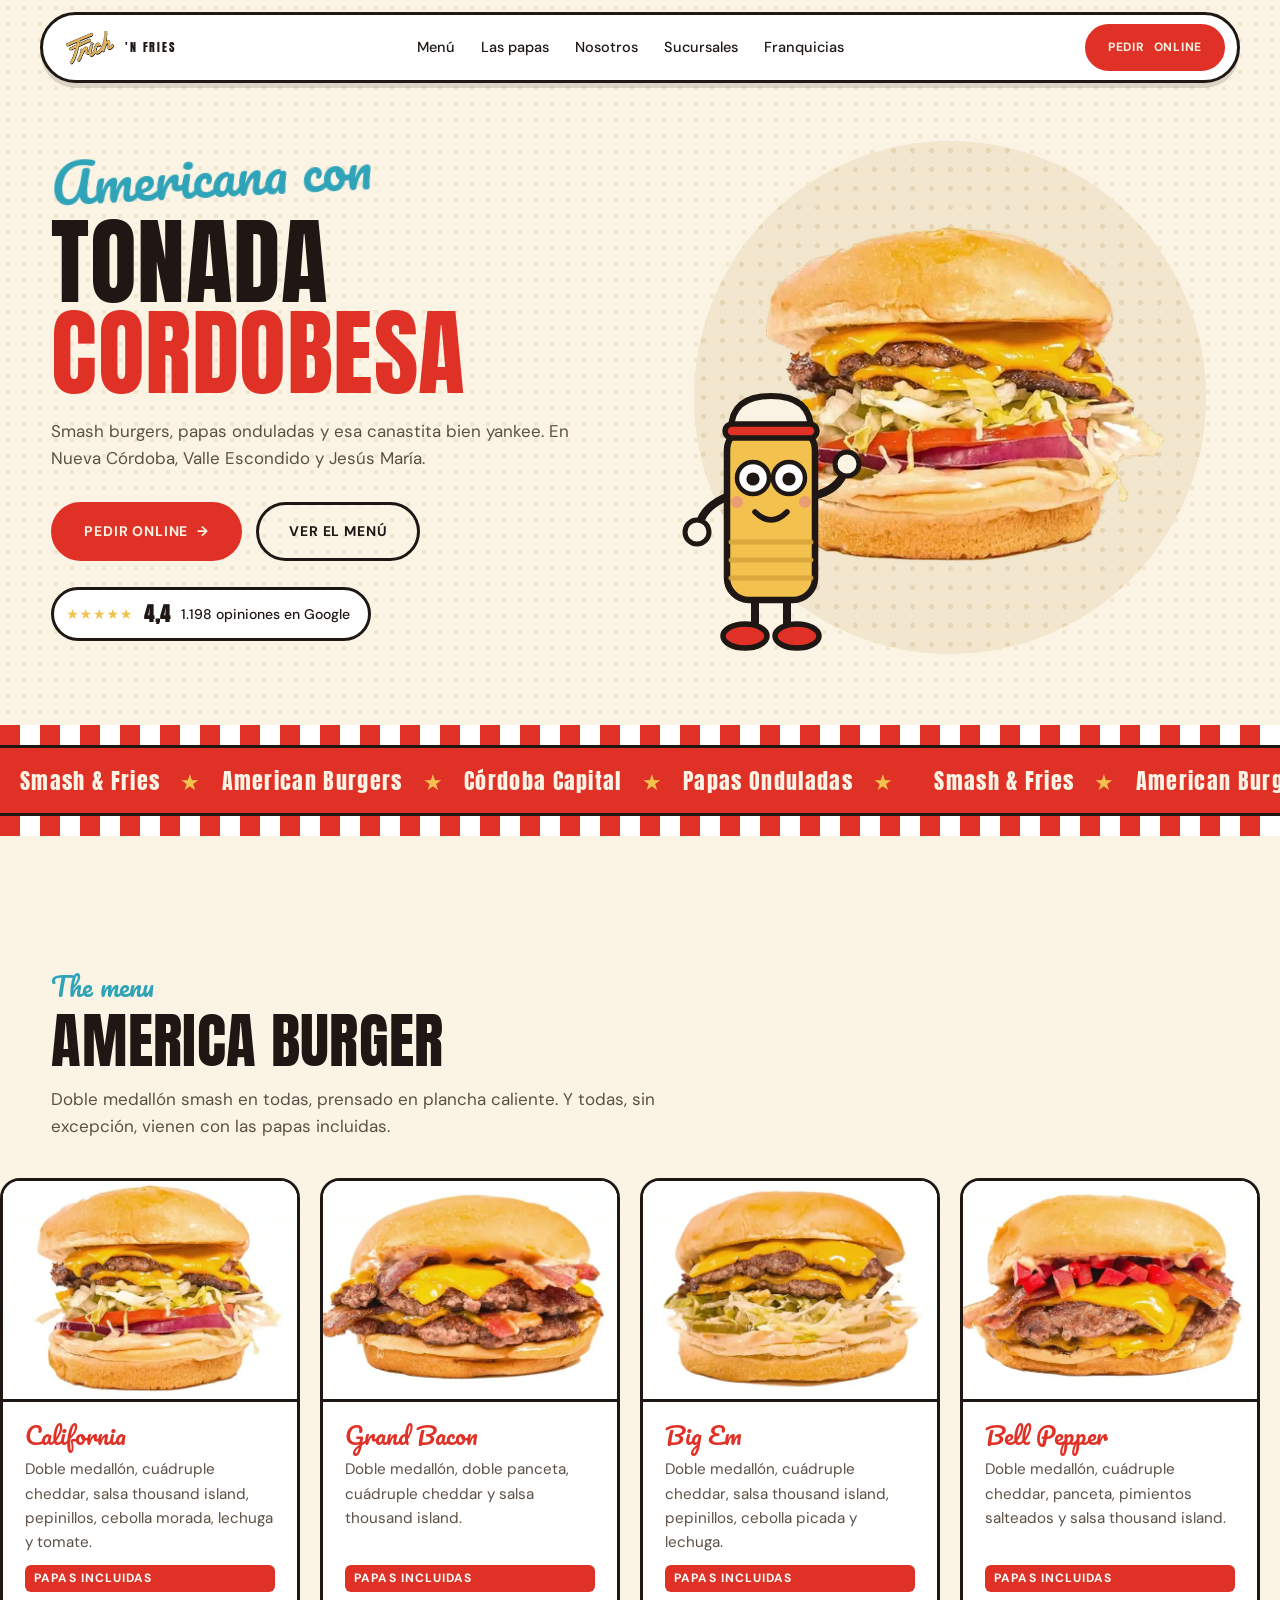
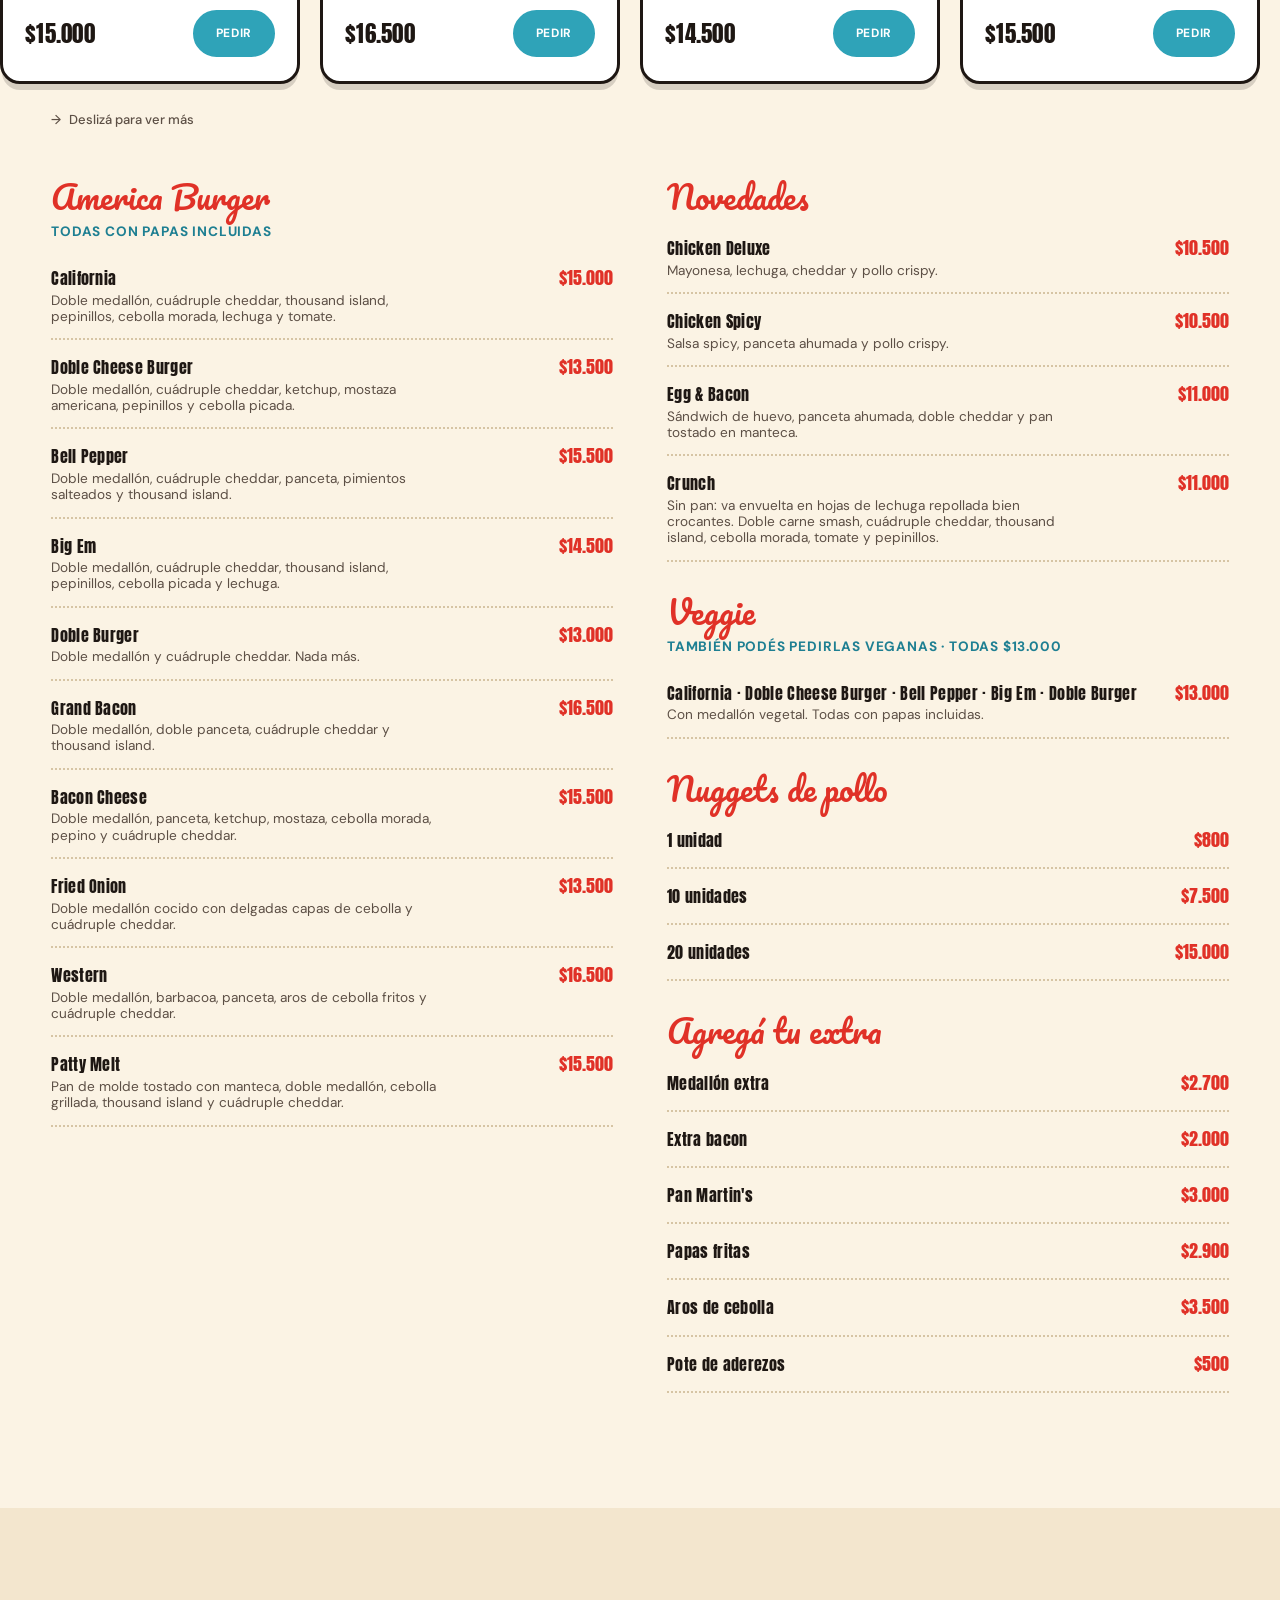
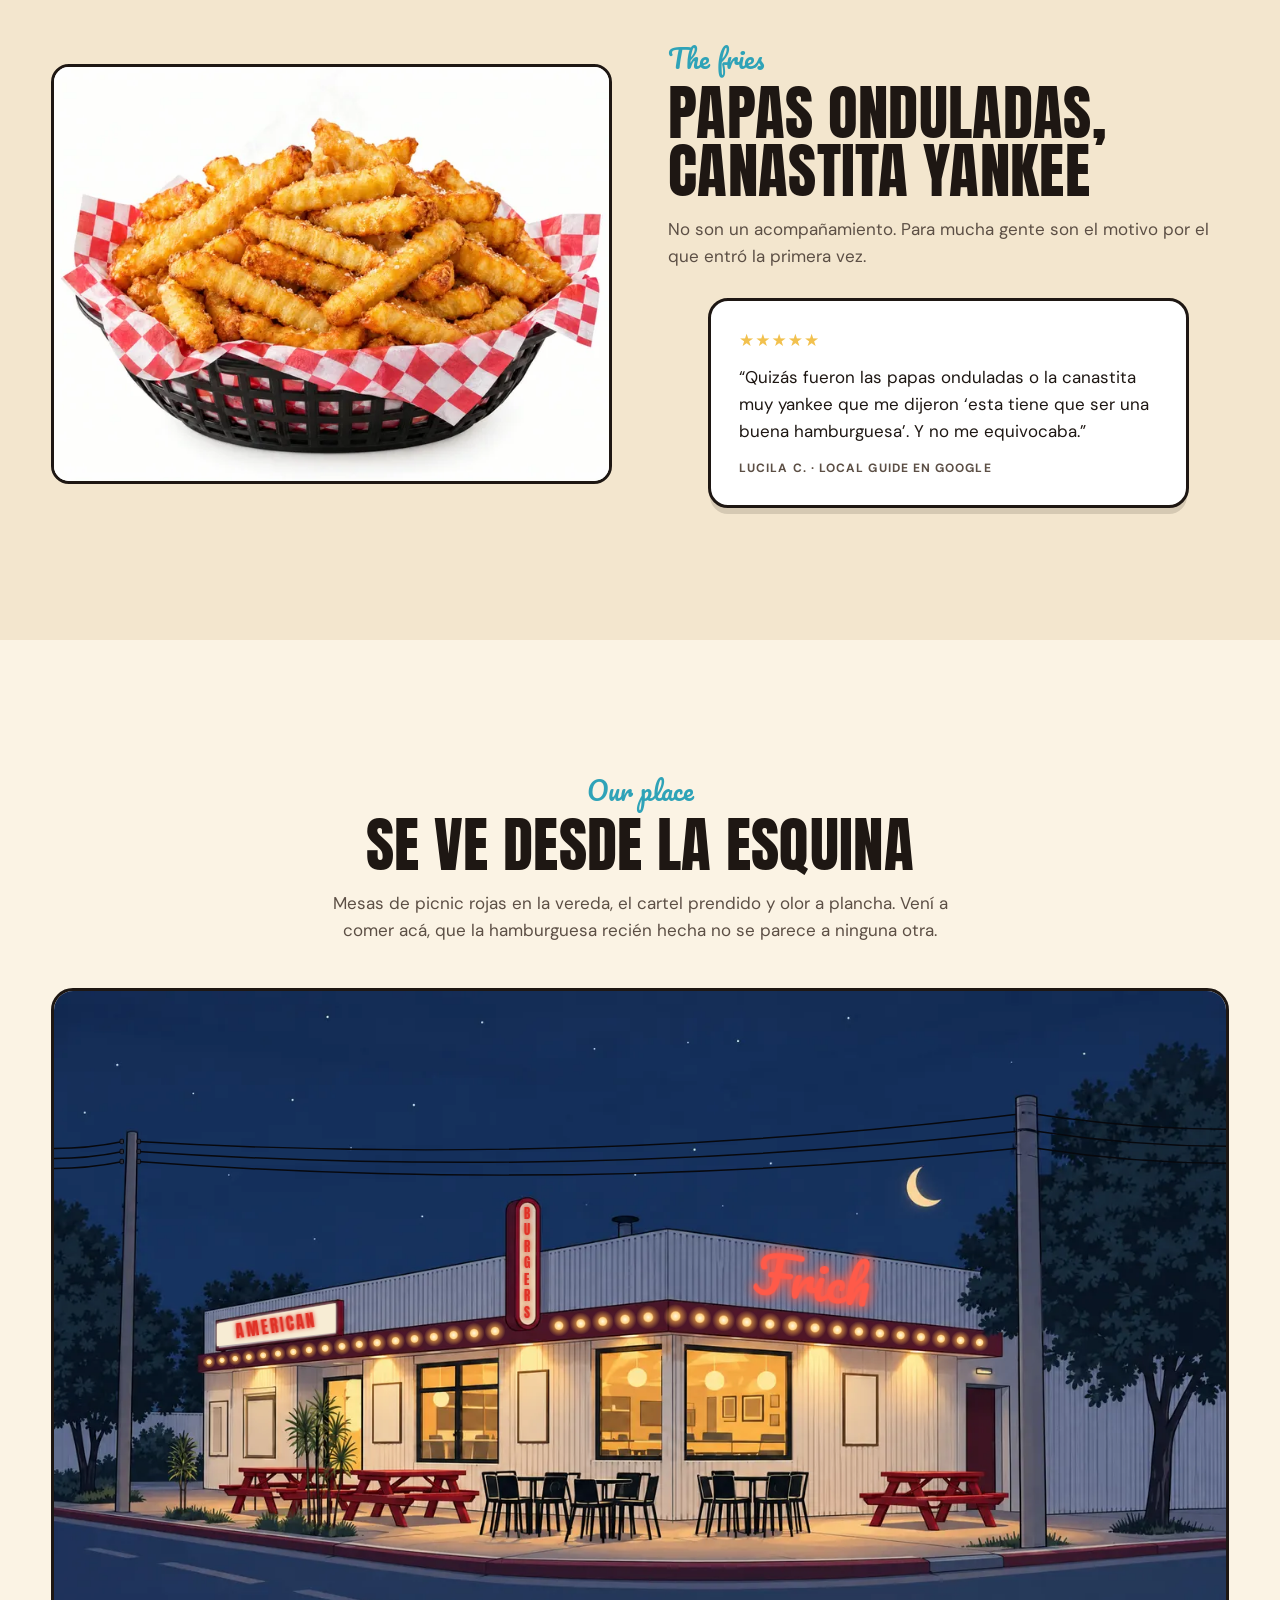
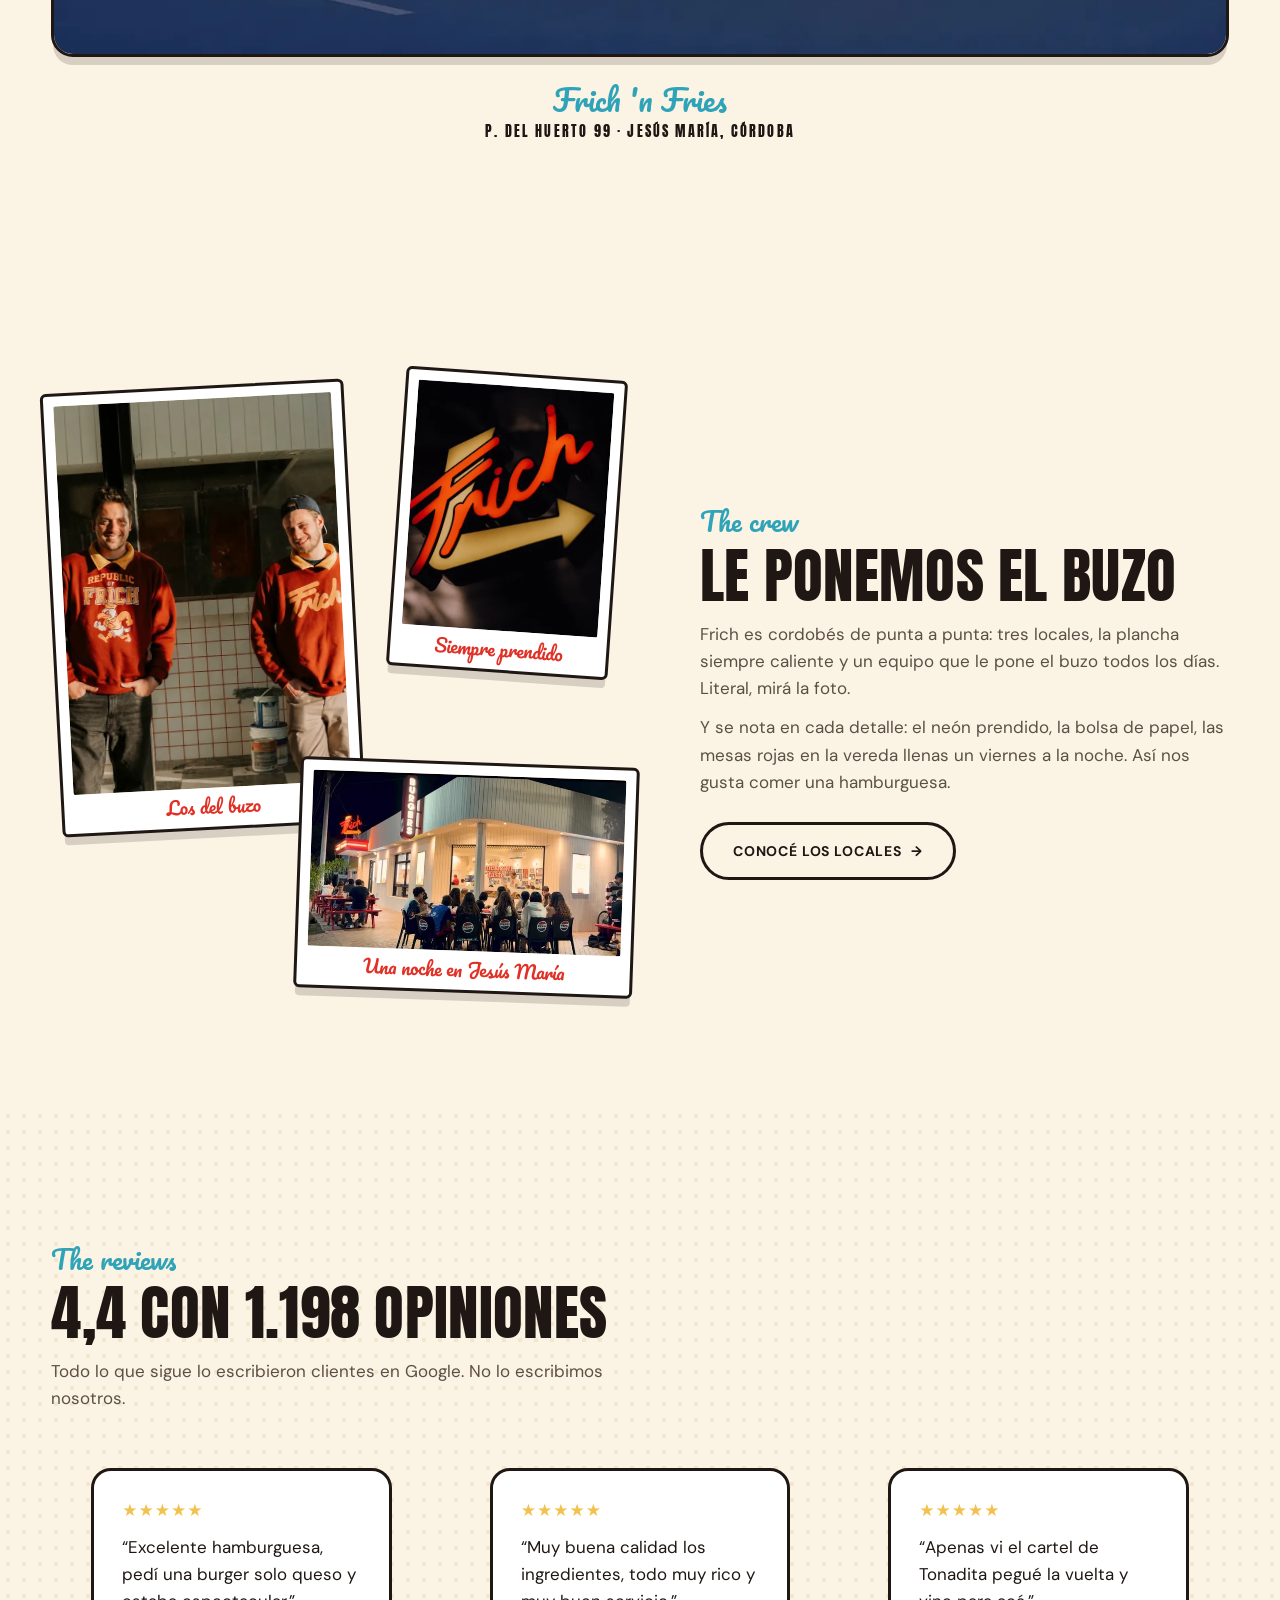
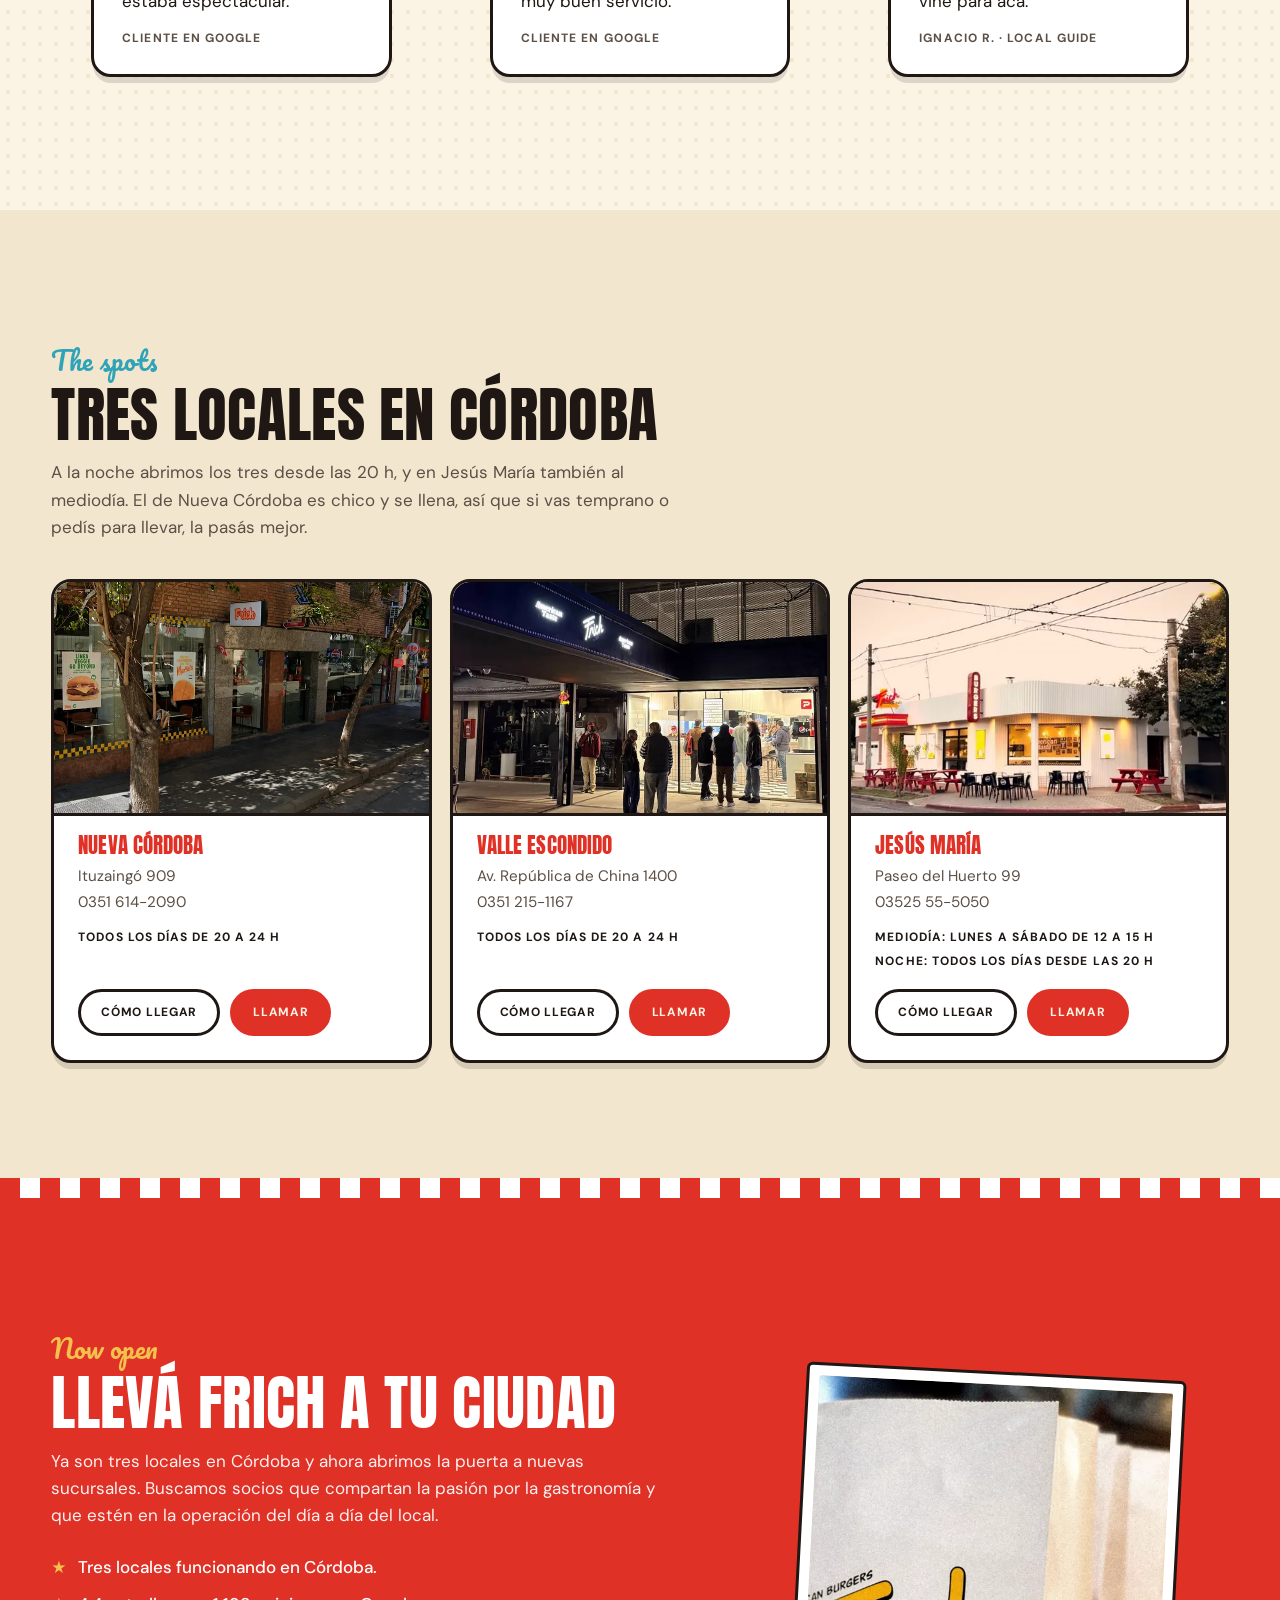
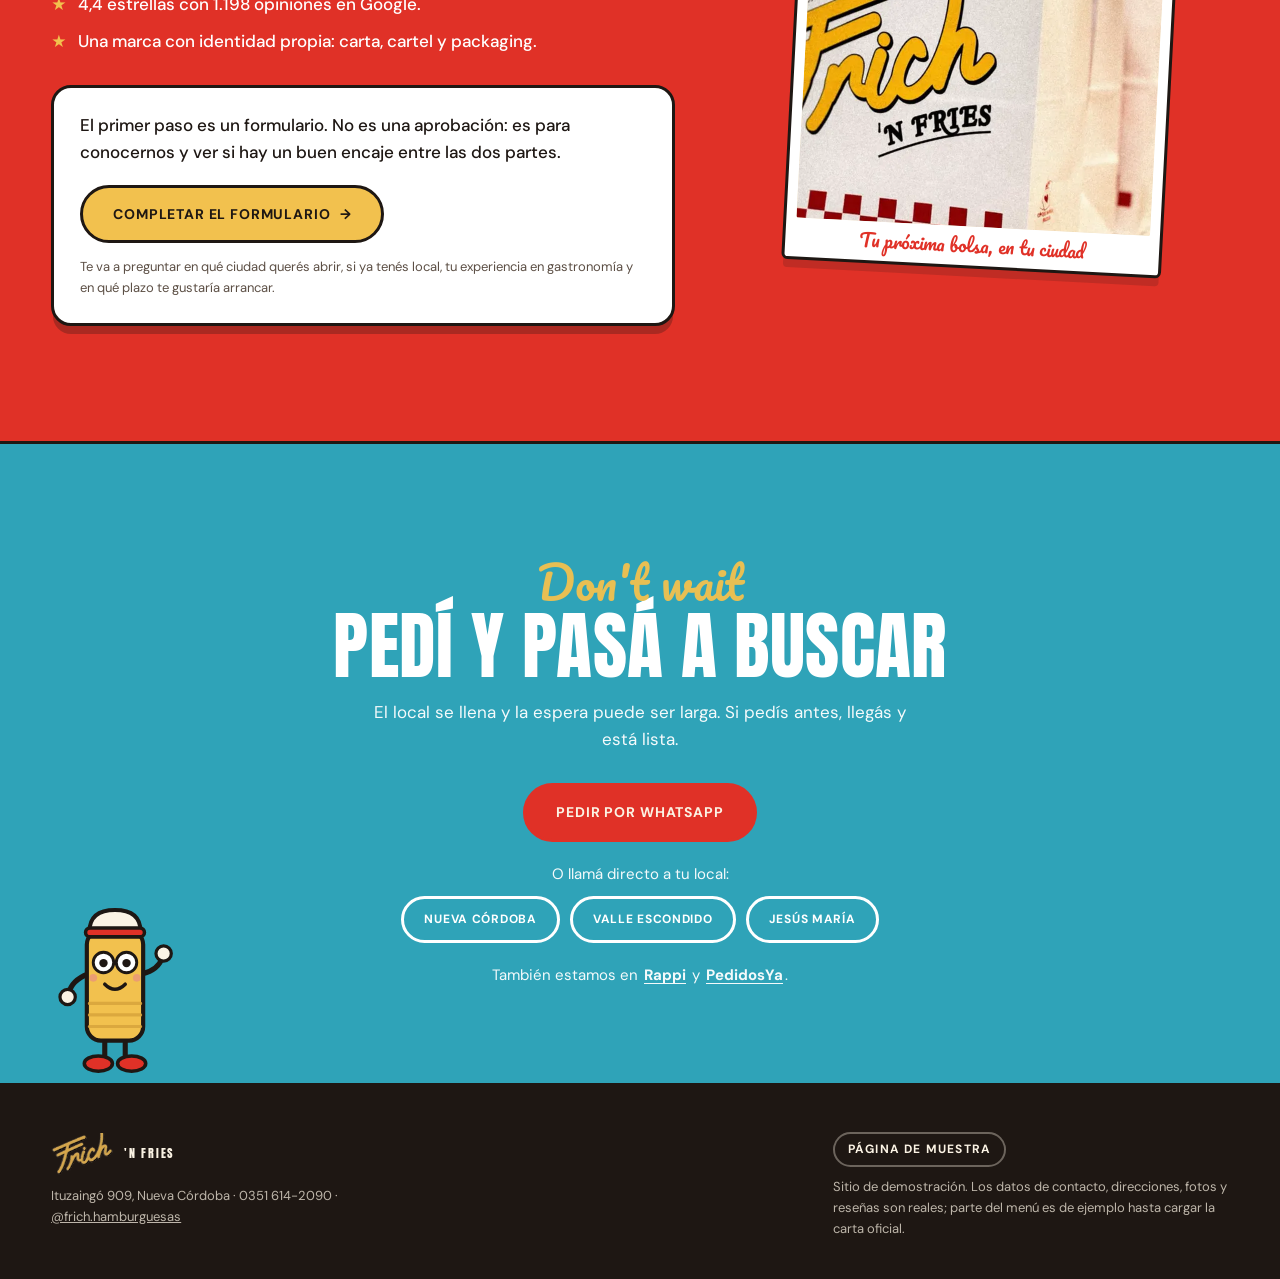
==== index.html @ 9c56ebfe "Sitio de Frich 'n Fries: primera versión para deploy Sitio estático (index.html + assets en WebP) li" ====
<!doctype html>
<html lang="es">
<head>
<meta charset="utf-8">
<meta name="viewport" content="width=device-width, initial-scale=1">
<title>Frich 'n Fries · Hamburguesas americanas en Córdoba</title>
<meta name="description" content="Smash burgers, papas onduladas y canastita bien yankee. Nueva Córdoba, Valle Escondido y Jesús María. 4,4 estrellas con 1.198 opiniones en Google.">
<meta name="theme-color" content="#E03127">
<!-- version de muestra: que Google no la indexe hasta que Frich la apruebe (borrar esta linea al publicarla oficialmente) -->
<meta name="robots" content="noindex, nofollow">
<link rel="icon" href="data:image/svg+xml,%3Csvg xmlns='http://www.w3.org/2000/svg' viewBox='0 0 32 32'%3E%3Ccircle cx='16' cy='16' r='15' fill='%23E03127'/%3E%3Cpath d='M7 18h18M7 18a9 6 0 0 1 18 0M9 22h14' stroke='%23FBF3E4' stroke-width='2.4' fill='none' stroke-linecap='round'/%3E%3C/svg%3E">
<link rel="preload" as="image" href="assets/hero-600.webp" imagesrcset="assets/hero-600.webp 600w, assets/hero-960.webp 960w" imagesizes="(min-width:980px) 480px, 80vw" fetchpriority="high">
<link rel="preconnect" href="https://fonts.googleapis.com">
<link rel="preconnect" href="https://fonts.gstatic.com" crossorigin>
<link rel="stylesheet" href="https://fonts.googleapis.com/css2?family=Anton&family=Pacifico&family=DM+Sans:wght@400;500;700&display=swap">
<style>
:root{
  --cream:#FBF3E4;
  --cream-deep:#F3E6CE;
  --ink:#1E1713;
  --ink-soft:#5C4F45;
  --red:#E03127;
  --red-deep:#B8231B;
  --teal:#2FA3B8;
  --teal-deep:#1E7F92;
  --mustard:#F2C14E;
  --display:'Anton',Impact,sans-serif;
  --script:'Pacifico',cursive;
  --body:'DM Sans',system-ui,sans-serif;
  --ease:cubic-bezier(.2,.7,.2,1);
}
*{box-sizing:border-box}
html,body{overflow-x:hidden;overflow-x:clip}
html{scroll-behavior:smooth}
body{margin:0;background:var(--cream);color:var(--ink);font-family:var(--body);
  font-size:17px;line-height:1.6;-webkit-font-smoothing:antialiased}
h1,h2,h3{margin:0;font-family:var(--display);font-weight:400;line-height:.95;
  letter-spacing:.005em;text-transform:uppercase;text-wrap:balance}
p{margin:0}
a{color:inherit}
::selection{background:var(--red);color:var(--cream)}
:focus-visible{outline:3px solid var(--teal);outline-offset:3px;border-radius:6px}
.skip{position:absolute;left:-9999px;background:var(--red);color:var(--cream);padding:10px 16px;z-index:200}
.skip:focus{left:0;top:0}
.wrap{width:min(1200px,92vw);margin-inline:auto}
.script{font-family:var(--script);text-transform:none;letter-spacing:0;line-height:1.1}

/* lunares y damero, el patron del genero */
.dots{background-image:radial-gradient(var(--cream-deep) 2.2px,transparent 2.3px);
  background-size:16px 16px}
/* damero rojo y blanco, el patron que ellos ya usan en sus piezas */
.checker{height:20px;background:
  repeating-linear-gradient(90deg,var(--red) 0 20px,#fff 20px 40px),
  repeating-linear-gradient(90deg,#fff 0 20px,var(--red) 20px 40px);
  background-size:40px 20px;background-position:0 0,0 10px;background-repeat:repeat-x}

/* ---------- boton ---------- */
.btn{display:inline-flex;align-items:center;justify-content:center;gap:9px;
  font-family:var(--body);font-weight:700;font-size:14px;letter-spacing:.06em;text-transform:uppercase;
  padding:15px 30px;border-radius:999px;text-decoration:none;cursor:pointer;border:3px solid var(--red);
  background:var(--red);color:var(--cream);
  transition:transform .25s var(--ease),box-shadow .25s var(--ease),background .2s}
.btn:hover{background:var(--red-deep);border-color:var(--red-deep);
  transform:translateY(-2px);box-shadow:0 10px 0 -2px rgba(30,23,19,.18)}
.btn .ar{transition:transform .25s var(--ease)}
.btn:hover .ar{transform:translateX(4px)}
.btn.ghost{background:transparent;color:var(--ink);border-color:var(--ink)}
.btn.ghost:hover{background:var(--ink);color:var(--cream);border-color:var(--ink)}
.btn.teal{background:var(--teal);border-color:var(--teal);color:#fff}
.btn.teal:hover{background:var(--teal-deep);border-color:var(--teal-deep)}
.btn.sm{padding:11px 20px;font-size:12px}
@media(pointer:coarse){.btn{min-height:46px}}

/* ---------- nav ---------- */
.nav{position:fixed;inset:12px 0 auto;z-index:70;padding:0 max(3vw,14px)}
.navin{display:flex;align-items:center;justify-content:space-between;gap:18px;
  background:#fff;border:3px solid var(--ink);border-radius:999px;padding:9px 12px 9px 22px;
  box-shadow:0 6px 0 -1px rgba(30,23,19,.14);max-width:1200px;margin-inline:auto}
.logo{display:flex;align-items:center;gap:9px;min-height:44px;min-width:44px;text-decoration:none;flex-shrink:0}
.logo .mark{width:34px;height:34px;border-radius:50%;background:var(--red);display:grid;place-items:center;flex-shrink:0}
.logo .mark svg{width:20px;height:20px}
/* logo al estilo del suyo: manuscrita roja con la bajada condensada */
.logo b{display:flex;align-items:center;gap:8px;font-weight:400}
.logo .logoimg{height:34px;width:auto;display:block;flex-shrink:0}
footer.site .logo .logoimg{height:42px}
@media(max-width:600px){.logo .logoimg{height:28px}}
.logo .scr{font-family:var(--script);font-size:25px;color:var(--red);line-height:1;padding-bottom:2px}
.logo i{font-family:var(--display);font-style:normal;font-size:12px;letter-spacing:.15em;color:var(--ink)}
footer.site .logo .scr{color:#fff}
footer.site .logo i{color:var(--cream)}
.navlinks{display:none;gap:26px;font-size:14.5px;font-weight:500}
.navlinks a{text-decoration:none;position:relative;padding:4px 0}
.navlinks a::after{content:"";position:absolute;left:0;right:0;bottom:0;height:3px;
  background:var(--red);border-radius:3px;transform:scaleX(0);transition:transform .28s var(--ease)}
.navlinks a:hover::after{transform:scaleX(1)}
@media(min-width:960px){.navlinks{display:flex}}

/* ---------- hero ---------- */
.hero{padding:130px 0 60px;position:relative;overflow:hidden}
.heroin{display:grid;gap:34px;grid-template-columns:1fr;align-items:center}
@media(min-width:980px){.heroin{grid-template-columns:1.02fr .98fr;gap:40px;padding-block:24px}}
.hero .script{color:var(--teal);font-size:clamp(1.9rem,4.6vw,3.4rem);transform:rotate(-3deg);
  transform-origin:left center;margin-bottom:2px}
.hero h1{font-size:clamp(2.7rem,8.4vw,6rem);max-width:11ch}
.hero h1 em{font-style:normal;color:var(--red);display:block}
.hero .lede{margin-top:20px;max-width:44ch;color:var(--ink-soft);font-size:1.06rem}
.hero .cta{margin-top:30px;display:flex;gap:14px;flex-wrap:wrap}
.stars{margin-top:26px;display:inline-flex;align-items:center;gap:11px;background:#fff;
  border:3px solid var(--ink);border-radius:999px;padding:8px 18px 8px 12px;font-size:14px;font-weight:500}
.stars b{font-family:var(--display);font-size:20px;letter-spacing:.02em}
.stars .s{color:var(--mustard);letter-spacing:.06em}

/* soporte de foto del hero */
.heroart{position:relative;display:grid;place-items:center;min-height:320px}
.heroart .disc{position:absolute;width:min(92%,520px);aspect-ratio:1;border-radius:50%;
  background:var(--cream-deep);background-image:radial-gradient(#e6d4b4 2.6px,transparent 2.7px);
  background-size:19px 19px}
.heroart .ph{position:relative;width:min(88%,480px);aspect-ratio:1}

/* espacio reservado de foto, se ve intencional hasta que llegue la real */
.ph{display:grid;place-items:center;border-radius:18px;overflow:hidden;
  background:var(--cream-deep);border:3px dashed #d9c39a;color:#a8906a}
.ph.round{border-radius:50%}
.ph span{font-family:var(--display);font-size:13px;letter-spacing:.14em;text-align:center;padding:10px}
.ph img{width:100%;height:100%;object-fit:contain;display:block}
.ph.has{border-style:solid;border-color:var(--ink);background:#fff}
.heroart .ph.has{border:none;background:none}

/* nombre en manuscrita roja, como en sus propias piezas */
.card h3{font-family:var(--script);font-size:1.75rem;color:var(--red);
  text-transform:none;letter-spacing:0;line-height:1.15}
.price{font-family:var(--display);font-size:1.45rem;letter-spacing:.01em}
.incl{display:inline-block;font-size:12px;font-weight:700;letter-spacing:.09em;
  text-transform:uppercase;background:var(--red);color:#fff;border-radius:6px;padding:4px 9px;margin-top:10px}

/* la carta completa */
.carta{display:grid;gap:40px;grid-template-columns:1fr;margin-top:50px}
@media(min-width:900px){.carta{grid-template-columns:1fr 1fr;gap:40px 54px}}
.cgroup h3{font-family:var(--script);color:var(--red);font-size:2rem;
  text-transform:none;letter-spacing:0;margin-bottom:10px}
.cgroup .note{font-size:.85rem;font-weight:700;letter-spacing:.06em;text-transform:uppercase;
  color:var(--teal-deep);margin-bottom:8px}
.citem{display:flex;gap:16px;align-items:baseline;justify-content:space-between;
  padding:13px 0;border-bottom:2px dotted #d6c4a4}
.citem .n{font-family:var(--display);font-size:1.02rem;letter-spacing:.02em;line-height:1.2}
.citem .ing{display:block;font-family:var(--body);font-size:.85rem;font-weight:400;
  text-transform:none;letter-spacing:0;color:var(--ink-soft);margin-top:4px;max-width:44ch}
.citem .p{font-family:var(--display);font-size:1.1rem;color:var(--red);white-space:nowrap}

/* ---------- marquee ---------- */
.band{background:var(--red);color:var(--cream);padding:15px 0;overflow:hidden;
  border-block:3px solid var(--ink)}
.mq{display:flex;width:max-content;animation:mq 26s linear infinite}
.mq span{font-family:var(--display);font-size:22px;letter-spacing:.06em;padding-inline:20px;
  display:flex;align-items:center;gap:20px;white-space:nowrap}
.mq i{font-style:normal;color:var(--mustard)}
@keyframes mq{to{transform:translateX(-50%)}}

/* ---------- secciones ---------- */
section.blk{padding:clamp(64px,9vw,118px) 0}
.head{max-width:56ch}
.head .kick{font-family:var(--script);color:var(--teal);font-size:1.6rem;margin-bottom:4px}
.head h2{font-size:clamp(2rem,5.4vw,3.8rem)}
.head p{margin-top:16px;color:var(--ink-soft);max-width:52ch}

/* carrusel de hamburguesas */
.rail{display:flex;gap:20px;overflow-x:auto;scroll-snap-type:x mandatory;
  padding:38px 0 26px;margin-inline:calc((100vw - min(1200px,92vw))/-2);
  padding-inline:calc((100vw - min(1200px,92vw))/2);scrollbar-width:none}
.rail::-webkit-scrollbar{display:none}
.card{flex:0 0 min(300px,78vw);scroll-snap-align:start;background:#fff;
  border:3px solid var(--ink);border-radius:20px;overflow:hidden;
  box-shadow:0 8px 0 -2px rgba(30,23,19,.16);
  transition:transform .3s var(--ease),box-shadow .3s var(--ease);display:flex;flex-direction:column}
.card:hover{transform:translateY(-6px);box-shadow:0 16px 0 -3px rgba(30,23,19,.2)}
.card .ph{aspect-ratio:4/3;border-radius:0;border-width:0 0 3px;border-style:solid;border-color:var(--ink)}
.card .cbody{padding:20px 22px 24px;display:flex;flex-direction:column;flex:1}
.card h3{font-size:1.5rem}
.card .desc{margin-top:8px;color:var(--ink-soft);font-size:.95rem;flex:1}
.card .foot{margin-top:18px;display:flex;align-items:center;justify-content:space-between;gap:12px}
.tag{font-family:var(--body);font-weight:700;font-size:11px;letter-spacing:.1em;text-transform:uppercase;
  background:var(--mustard);border:2px solid var(--ink);border-radius:999px;padding:5px 12px}
.tag.new{background:var(--teal);color:#fff}
.railhint{font-size:13px;color:var(--ink-soft);font-weight:500;display:flex;align-items:center;gap:8px}

/* papas / split */
.split{display:grid;gap:34px;grid-template-columns:1fr;align-items:center}
@media(min-width:900px){.split{grid-template-columns:1fr 1fr;gap:56px}}
.split.rev>*:first-child{order:2}
@media(max-width:899px){.split.rev>*:first-child{order:0}}
.split .ph{aspect-ratio:4/3}

.quote{background:#fff;border:3px solid var(--ink);border-radius:20px;padding:26px 28px;
  box-shadow:0 8px 0 -2px rgba(30,23,19,.14)}
.quote p{font-size:1.06rem}
.quote footer{margin-top:14px;font-size:12px;font-weight:700;letter-spacing:.09em;
  text-transform:uppercase;color:var(--ink-soft)}
.quote .s{color:var(--mustard);letter-spacing:.06em;margin-bottom:10px}

.qgrid{display:grid;gap:18px;grid-template-columns:1fr;margin-top:38px}
@media(min-width:800px){.qgrid{grid-template-columns:repeat(3,1fr)}}

/* sucursales */
.shops{display:grid;gap:18px;grid-template-columns:1fr;margin-top:38px}
@media(min-width:800px){.shops{grid-template-columns:repeat(3,1fr)}}
.shop{background:#fff;border:3px solid var(--ink);border-radius:20px;padding:24px 26px;
  box-shadow:0 8px 0 -2px rgba(30,23,19,.14)}
.shop h3{font-size:1.3rem;color:var(--red)}
.shop .addr{margin-top:8px;color:var(--ink-soft);font-size:.95rem}
.shop .hrs{margin-top:14px;font-size:12px;font-weight:700;letter-spacing:.09em;text-transform:uppercase}

/* sucursales con foto real */
.shop{padding:0;overflow:hidden;display:flex;flex-direction:column}
.shop .foto{aspect-ratio:16/10;border-bottom:3px solid var(--ink);overflow:hidden;background:var(--cream-deep)}
.shop .foto img{width:100%;height:100%;object-fit:cover;display:block;transition:scale .6s var(--ease)}
@media(hover:hover){.shop:hover .foto img{scale:1.05}}
.shop .sb{padding:20px 24px 24px;display:flex;flex-direction:column;flex:1}
.shop .acts{margin-top:auto;padding-top:18px;display:flex;gap:10px;flex-wrap:wrap}
.shop .tel{margin-top:2px;color:var(--ink-soft);font-size:.95rem}
.shop .hrs+.hrs{margin-top:4px}

/* nosotros: fotos reales armadas como collage de polaroids */
.crew{display:grid;gap:44px;grid-template-columns:1fr;align-items:center}
@media(min-width:900px){.crew{grid-template-columns:1.05fr .95fr;gap:64px}}
.crew .head p+p{margin-top:12px}
.collage{position:relative}
.snap{background:#fff;border:3px solid var(--ink);border-radius:6px;padding:10px 10px 0;margin:0;
  box-shadow:0 10px 0 -2px rgba(30,23,19,.16);transition:rotate .5s var(--ease),scale .5s var(--ease)}
.snap .ph-in{overflow:hidden;background:var(--cream-deep);border-radius:2px}
.snap img{display:block;width:100%;height:100%;object-fit:cover}
.snap figcaption{font-family:var(--script);color:var(--red);font-size:1.15rem;line-height:1.2;
  text-align:center;padding:7px 4px 10px}
.snap.eq .ph-in{aspect-ratio:5/7}
.snap.ne .ph-in{aspect-ratio:4/5}
.snap.am .ph-in{aspect-ratio:16/9}
@media(min-width:900px){
  .collage{aspect-ratio:1/1.06}
  .collage .snap{position:absolute}
  .snap.eq{left:0;top:2%;width:52%;rotate:-3deg;z-index:2}
  .snap.ne{right:3%;top:0;width:38%;rotate:4deg;z-index:1}
  .snap.am{right:0;bottom:0;width:58%;rotate:2deg;z-index:3}
}
@media(max-width:899px){
  .collage{display:grid;gap:22px;justify-items:center}
  .snap.eq{width:min(78%,360px);rotate:-2deg}
  .snap.am{width:100%;rotate:1.5deg}
  .snap.ne{display:none}
}
@media(hover:hover){.collage .snap:hover{rotate:0deg;scale:1.03;z-index:5}}

/* franquicias */
.franq{background:var(--red);color:#fff}
.franq .head .kick{color:var(--mustard)}
.franq .head p{color:rgba(255,255,255,.93)}
.fwrap{display:grid;gap:48px;grid-template-columns:1fr;align-items:center}
@media(min-width:900px){.fwrap{grid-template-columns:1.12fr .88fr;gap:64px}}
.facts{list-style:none;padding:0;margin:24px 0 0;display:grid;gap:10px;font-weight:500}
.facts li{display:flex;gap:12px;align-items:baseline}
.facts li::before{content:"\2605";color:var(--mustard);flex-shrink:0}
.fcta{margin-top:30px;background:#fff;color:var(--ink);border:3px solid var(--ink);border-radius:20px;
  padding:24px 26px;box-shadow:0 10px 0 -2px rgba(30,23,19,.28)}
.fcta .fnote{font-weight:500}
.fcta .btn{margin-top:18px}
.fcta .fine{margin-top:14px;font-size:13px;color:var(--ink-soft)}
.btn.mustard{background:var(--mustard);border-color:var(--ink);color:var(--ink)}
.btn.mustard:hover{background:#F6CF6A;border-color:var(--ink)}
.franq .snap.pk{width:min(100%,380px);margin-inline:auto;rotate:3deg;color:var(--ink)}
.franq .snap.pk .ph-in{aspect-ratio:4/5}
@media(max-width:899px){.franq .snap.pk{width:min(80%,320px);order:-1}}

/* cta final */
.final{background:var(--teal);border-block:3px solid var(--ink);color:#fff;position:relative;overflow:hidden}
.final .inner{padding:clamp(56px,8vw,96px) 0;text-align:center;position:relative;z-index:2}
.final .script{color:var(--mustard);font-size:clamp(1.7rem,4vw,2.8rem)}
.final h2{font-size:clamp(2.2rem,6.6vw,4.6rem);margin-top:4px}
.final p{margin:18px auto 0;max-width:46ch;opacity:.95}
.final .cta{margin-top:30px;display:flex;gap:14px;justify-content:center;flex-wrap:wrap}
.final .btn.ghost{color:#fff;border-color:#fff}
.final .btn.ghost:hover{background:#fff;color:var(--teal-deep)}
.final .apps{margin-top:20px;font-size:15px}
.final .locs{margin-top:10px;display:flex;gap:10px;justify-content:center;flex-wrap:wrap}
.final .apps a{color:#fff;font-weight:700;text-underline-offset:3px;display:inline-block;padding:12px 4px;margin:-12px -2px}

footer.site{background:var(--ink);color:var(--cream);padding:46px 0 40px}
footer.site .fx{display:flex;flex-wrap:wrap;gap:20px;justify-content:space-between;align-items:flex-start}
footer.site a{color:var(--cream)}
footer.site .small a{display:inline-block;padding:13px 0;margin:-13px 0}
footer.site .small{font-size:13px;opacity:.72;max-width:44ch;margin-top:10px}
.demo{display:inline-block;font-size:12px;font-weight:700;letter-spacing:.1em;text-transform:uppercase;
  border:2px solid rgba(251,243,228,.35);border-radius:999px;padding:6px 13px}

/* ---------- el local ilustrado con su neón encendido ---------- */
.storefront{position:relative;border:3px solid var(--ink);border-radius:22px;overflow:hidden;
  box-shadow:0 10px 0 -2px rgba(30,23,19,.16);background:var(--cream);margin-top:44px}
.storefront>img{width:100%;height:auto;display:block}
/* el SVG comparte viewBox con la imagen, asi el neon queda clavado en su sitio
   sea cual sea el tamano de pantalla */
.neonlayer{position:absolute;inset:0;width:100%;height:100%;pointer-events:none}
.neonlayer .nscript{font-family:var(--script);fill:#FF5A48;font-size:116px;text-anchor:middle;
  filter:url(#glowRed);animation:flick 6s infinite}
.neonlayer .vert{font-family:var(--display);fill:var(--red);font-size:30px;filter:url(#glowSoft);
  text-anchor:middle;letter-spacing:.04em}
.neonlayer .board{font-family:var(--display);fill:var(--red);font-size:38px;filter:url(#glowSoft);
  text-anchor:middle;letter-spacing:.13em}
.neonlayer .wire{fill:none;stroke:#07080D;stroke-width:3.4;stroke-linecap:round}
.neonlayer .ins{fill:#2A2D3A;stroke:#07080D;stroke-width:2}
.neonlayer .tw{fill:url(#gStar);opacity:0;animation:tw 4.6s ease-in-out infinite}
@keyframes tw{0%,100%{opacity:0}50%{opacity:.9}}
.neonlayer .fugaz{opacity:0}
.neonlayer .lit{fill:#F7ECD4;filter:url(#glowSoft)}
.neonlayer .bulb{fill:url(#gBulb);animation:bulb 1.5s infinite}
@keyframes flick{0%,92%,100%{opacity:1}93%{opacity:.35}94%{opacity:1}96%{opacity:.55}97%{opacity:1}}
@keyframes bulb{0%,100%{opacity:.5}16%{opacity:1}}
.sfcap{text-align:center;margin-top:24px}
.sfcap .s{display:block;font-family:var(--script);color:var(--teal);font-size:1.9rem;line-height:1.2}
.sfcap .a{display:block;font-family:var(--display);font-size:.85rem;letter-spacing:.16em;margin-top:4px}
@media(prefers-reduced-motion:reduce){
  .neonlayer .nscript,.neonlayer .bulb{animation:none;opacity:1}
}

/* ---------- Papón, la mascota ---------- */
/* capas: .paponwrap (posición y aparición) > .pp-rig (saltos, giro, inclinación) > svg (respiración) */
.paponwrap{position:relative;cursor:pointer;-webkit-tap-highlight-color:transparent}
.pp-rig{transform-origin:50% 100%;rotate:calc(var(--lean,0) * 1deg)}
.papon{display:block;width:100%;height:auto;overflow:visible;transform-origin:50% 100%;
  animation:bob 2.8s ease-in-out infinite}
@keyframes bob{0%,100%{transform:translateY(0) rotate(-1.2deg)}50%{transform:translateY(-3.5%) rotate(1.2deg)}}
.papon .eye{transform-box:fill-box;transform-origin:center;transition:transform .08s ease}
.papon.blink .eye{transform:scaleY(.08)}
.papon .pupil{transition:transform .14s ease-out}
.papon .pp-arm{transform-box:view-box;transform-origin:143px 150px}
.papon .pp-arml{transform-box:view-box;transform-origin:58px 150px;transition:transform .45s var(--ease)}
.papon .pp-cheek{opacity:.75;transform-box:fill-box;transform-origin:center;
  transition:opacity .3s ease,transform .3s var(--ease)}
.papon .pp-o{opacity:0}
/* gestos */
.paponwrap:hover .pp-arm,.paponwrap.wave .pp-arm{animation:wave .72s var(--ease) 2}
@keyframes wave{0%,100%{transform:rotate(0)}30%{transform:rotate(-28deg)}62%{transform:rotate(10deg)}}
.paponwrap.point .pp-arml{transform:rotate(62deg)}
.paponwrap.blush .pp-cheek{opacity:1;transform:scale(1.5)}
.paponwrap.hop .pp-rig{animation:hop .7s var(--ease)}
.paponwrap.spin .pp-rig{animation:spin .95s var(--ease)}
.paponwrap.walking .pp-rig{animation:step .34s ease-in-out infinite}
@keyframes hop{0%{transform:none}14%{transform:scale(1.12,.86)}42%{transform:translateY(-34%) scale(.94,1.08)}
  70%{transform:translateY(0) scale(1.1,.9)}84%{transform:scale(.97,1.03)}100%{transform:none}}
@keyframes spin{0%{transform:none}15%{transform:scale(1.1,.88)}50%{transform:translateY(-40%) rotate(180deg)}
  82%{transform:translateY(0) rotate(360deg) scale(1.08,.92)}100%{transform:rotate(360deg)}}
@keyframes step{0%,100%{transform:translateY(0) rotate(-3deg)}50%{transform:translateY(-7%) rotate(3deg)}}
/* cuando habla, la boca se abre y se cierra */
.paponwrap.talk .pp-smile{animation:yapA .32s steps(1) 6}
.paponwrap.talk .pp-o{animation:yapB .32s steps(1) 6}
@keyframes yapA{0%{opacity:1}50%{opacity:0}}
@keyframes yapB{0%{opacity:0}50%{opacity:1}}

/* globo de diálogo */
.paponwrap .bubble{position:absolute;left:50%;bottom:calc(100% + 2px);
  width:max-content;max-width:min(250px,64vw);white-space:normal;line-height:1.3;
  transform:translate(-50%,10px) scale(.88);transform-origin:50% 100%;
  background:#fff;border:3px solid var(--ink);border-radius:16px;padding:10px 15px;
  font-weight:700;font-size:14px;color:var(--ink);text-align:left;opacity:0;pointer-events:none;z-index:6;
  box-shadow:0 6px 0 -1px rgba(30,23,19,.16);
  transition:opacity .25s var(--ease),transform .25s var(--ease)}
.paponwrap .bubble::after{content:"";position:absolute;left:50%;top:100%;
  transform:translateX(-50%);border:9px solid transparent;border-top-color:var(--ink)}
.paponwrap.talk .bubble{opacity:1;transform:translate(-50%,0) scale(1)}
.paponwrap[data-bubble=left] .bubble{left:8%;transform:translate(0,10px) scale(.88);transform-origin:0 100%}
.paponwrap[data-bubble=left] .bubble::after{left:26px;transform:none}
.paponwrap[data-bubble=right] .bubble{left:auto;right:4%;transform:translate(0,10px) scale(.88);transform-origin:100% 100%}
.paponwrap[data-bubble=right] .bubble::after{left:auto;right:22px;transform:none}
.paponwrap.talk[data-bubble=left] .bubble,.paponwrap.talk[data-bubble=right] .bubble{transform:none}

/* escena 1: el hero */
.heroart .paponwrap{position:absolute;left:0;bottom:-6%;width:min(40%,200px);z-index:3}
/* el que acompaña en la esquina */
.floatp{position:fixed;right:18px;bottom:18px;left:auto;z-index:65;width:104px;
  opacity:0;transform:translateY(40px) scale(.85);pointer-events:none;
  transition:opacity .45s var(--ease),transform .5s cubic-bezier(.34,1.56,.64,1)}
.floatp.on{opacity:1;transform:none;pointer-events:auto}
.floatp .bubble{font-size:13px}
@media(max-width:700px){
  .floatp{width:74px;right:10px;bottom:10px}
  /* en el telefono, quieto solo asoma la cabeza: no tapa los precios de la carta */
  .floatp.on{transform:translateY(52%)}
  .floatp.on.talk,.floatp.on:focus-visible{transform:none}
  .localp .bubble{font-size:12px;padding:8px 12px}
}
/* escena papas: asoma por detrás de la foto */
.papasart{position:relative}
.papasart .ph{position:relative;z-index:2}
.peekp{position:absolute;right:10%;top:0;width:clamp(72px,8.5vw,100px);z-index:1;
  transition:transform .75s cubic-bezier(.34,1.56,.64,1)}
.peekp.up{transform:translateY(-58%)}
/* escena local: llega caminando por la vereda de la ilustración */
.localp{position:absolute;left:63.8%;bottom:14.6%;width:5.6%;min-width:38px;z-index:3;
  transform:translateX(780%);transition:transform 2.6s linear}
.localp.here{transform:none}
.localp .bubble{font-size:13px}
/* en telefono el local se encuadra 4:3: se ve el 75% central de la ilustracion (x 336 a 2352 de 2688),
   el edificio queda un 33% mas grande. Papon se reubica para ese encuadre: pies en x 1790 de la ilustracion */
@media(max-width:700px){
  .storefront{aspect-ratio:4/3}
  .storefront>img{height:100%;object-fit:cover}
  .localp{left:68.4%;width:7.5%}
  /* el globo va al costado, a la altura de las mesas: no tapa los carteles ni el neon */
  .storefront .localp[data-bubble] .bubble{left:auto;right:calc(100% + 10px);bottom:auto;top:2%;
    max-width:150px;font-size:12px;padding:8px 11px;transform:translate(8px,0) scale(.9);transform-origin:100% 50%}
  .storefront .localp[data-bubble].talk .bubble{transform:none}
  .storefront .localp[data-bubble] .bubble::after{left:100%;right:auto;top:50%;transform:translateY(-50%);
    border:7px solid transparent;border-left-color:#fff} /* blanca: sobre la noche la tinta no se ve */
}
/* escena final: festeja el pedido */
.finalp{position:absolute;left:0;bottom:0;width:clamp(96px,10vw,140px);z-index:3}
@media(max-width:899px){
  .finalp{position:relative;left:auto;bottom:auto;margin:0 auto 10px;width:88px}
  .finalp.paponwrap .bubble{left:50%;right:auto;transform:translate(-50%,10px) scale(.88);transform-origin:50% 100%}
  .finalp.paponwrap .bubble::after{left:50%;transform:translateX(-50%)}
  .finalp.paponwrap.talk .bubble{transform:translate(-50%,0) scale(1)}
}
@media(prefers-reduced-motion:reduce){
  .papon .pupil{transition:none}
}

/* entrada del hero: CSS puro, arranca con el primer dibujo de la pagina (no espera al script) */
@keyframes hin{from{opacity:0;transform:translateY(18px)}}
.hin{animation:hin .75s var(--ease) both}
.hin.d1{animation-delay:.08s}.hin.d2{animation-delay:.16s}.hin.d3{animation-delay:.24s}

/* entradas */
.rv{opacity:0;transform:translateY(24px);transition:opacity .8s var(--ease),transform .8s var(--ease)}
.rv.in{opacity:1;transform:none}
.rv.d1{transition-delay:.08s}.rv.d2{transition-delay:.16s}.rv.d3{transition-delay:.24s}

@media(prefers-reduced-motion:reduce){
  html{scroll-behavior:auto}
  *,*::before,*::after{animation:none!important;transition:none!important;transition-delay:0s!important}
  .rv{opacity:1;transform:none}
}
/* ---------- rendimiento en telefonos ---------- */
.papon{will-change:transform}
.mq{will-change:transform}
.storefront:not(.en-vista) .neonlayer *,
.band:not(.en-vista) .mq,
.paponwrap:not(.en-vista) .papon,
.floatp:not(.on) .papon{animation-play-state:paused}
/* en pantallas tactiles el "hover" queda pegado despues de tocar: se neutraliza y se da respuesta al toque */
@media(hover:none){
  .btn:hover{transform:none;box-shadow:none;background:var(--red);border-color:var(--red)}
  .btn.ghost:hover{background:transparent;color:var(--ink);border-color:var(--ink)}
  .btn.teal:hover{background:var(--teal);border-color:var(--teal)}
  .btn.mustard:hover{background:var(--mustard);border-color:var(--ink)}
  .final .btn.ghost:hover{background:transparent;color:#fff;border-color:#fff}
  .btn:hover .ar{transform:none}
  .card:hover{transform:none;box-shadow:0 8px 0 -2px rgba(30,23,19,.16)}
  .btn:active{transform:scale(.97)}
}
/* menu de secciones para telefono y tablet */
.navtoggle{display:none;margin-left:auto;width:44px;height:44px;flex-shrink:0;padding:0;cursor:pointer;
  border:3px solid var(--ink);border-radius:50%;background:#fff;
  flex-direction:column;align-items:center;justify-content:center;gap:4px}
.navtoggle span{display:block;width:16px;height:2.5px;border-radius:2px;background:var(--ink);
  transition:transform .25s var(--ease),opacity .2s}
.navtoggle[aria-expanded=true] span:nth-child(1){transform:translateY(6.5px) rotate(45deg)}
.navtoggle[aria-expanded=true] span:nth-child(2){opacity:0}
.navtoggle[aria-expanded=true] span:nth-child(3){transform:translateY(-6.5px) rotate(-45deg)}
.navmob{max-width:1200px;margin:8px auto 0;display:grid;padding:8px;background:#fff;
  border:3px solid var(--ink);border-radius:22px;box-shadow:0 6px 0 -1px rgba(30,23,19,.14)}
.navmob[hidden]{display:none}
.navmob a{display:flex;align-items:center;min-height:48px;padding:0 16px;border-radius:14px;text-decoration:none;
  font-family:var(--display);font-size:1.15rem;letter-spacing:.04em;text-transform:uppercase}
.navmob a:active,.navmob a:focus-visible{background:var(--cream)}
@media(max-width:959px){.navtoggle{display:flex}}
@media(min-width:960px){.navmob{display:none!important}}
@media(max-width:420px){
  .navin{gap:10px;padding-left:16px}
  .logo i,.navin .btn .largo{display:none}
}
</style>
</head>
<body>
<a class="skip" href="#main">Saltar al contenido</a>

<header class="nav">
  <div class="navin">
    <a class="logo" href="#top">
      <b><img class="logoimg" src="assets/logo-200.webp" width="200" height="131" alt="Frich 'n Fries"><i>'N FRIES</i></b>
    </a>
    <nav class="navlinks" aria-label="Secciones">
      <a href="#menu">Menú</a>
      <a href="#papas">Las papas</a>
      <a href="#nosotros">Nosotros</a>
      <a href="#sucursales">Sucursales</a>
      <a href="#franquicias">Franquicias</a>
    </nav>
    <button class="navtoggle" type="button" aria-expanded="false" aria-controls="navmob" aria-label="Abrir el menú de secciones">
      <span></span><span></span><span></span>
    </button>
    <a class="btn sm" href="#pedir">Pedir<span class="largo">online</span></a>
  </div>
  <nav class="navmob" id="navmob" aria-label="Secciones" hidden>
    <a href="#menu">Menú</a>
    <a href="#papas">Las papas</a>
    <a href="#nosotros">Nosotros</a>
    <a href="#sucursales">Sucursales</a>
    <a href="#franquicias">Franquicias</a>
  </nav>
</header>

<main id="main">

<!-- ================= HERO ================= -->
<section class="hero dots" id="top">
  <div class="wrap heroin">
    <div>
      <p class="script hin">Americana con</p>
      <h1 class="hin d1">Tonada <em>cordobesa</em></h1>
      <p class="lede hin d2">Smash burgers, papas onduladas y esa canastita bien yankee.
        En Nueva Córdoba, Valle Escondido y Jesús María.</p>
      <div class="cta hin d3">
        <a class="btn" href="#pedir">Pedir online <span class="ar">&rarr;</span></a>
        <a class="btn ghost" href="#menu">Ver el menú</a>
      </div>
      <div class="stars hin d3">
        <span class="s" aria-hidden="true">&#9733;&#9733;&#9733;&#9733;&#9733;</span>
        <b>4,4</b>
        <span>1.198 opiniones en Google</span>
      </div>
    </div>
    <div class="heroart hin d2">
      <div class="disc" aria-hidden="true"></div>
      <div class="ph round has">
        <img src="assets/hero-600.webp" srcset="assets/hero-600.webp 600w, assets/hero-960.webp 960w" sizes="(min-width:980px) 480px, 80vw"
          width="1200" height="900" alt="Hamburguesa doble con cheddar, lechuga, tomate y cebolla morada" fetchpriority="high">
      </div>
      <div class="paponwrap" id="paponHero" data-bubble="left" role="button" tabindex="0" aria-label="Papón, la mascota. Tocalo para que hable.">
        <div class="bubble" aria-hidden="true"></div>
      </div>
    </div>
  </div>
</section>

<div class="checker" aria-hidden="true"></div>
<div class="band" aria-hidden="true">
  <div class="mq">
    <span>Smash &amp; Fries <i>&#9733;</i> American Burgers <i>&#9733;</i> Córdoba Capital <i>&#9733;</i> Papas Onduladas <i>&#9733;</i></span>
    <span>Smash &amp; Fries <i>&#9733;</i> American Burgers <i>&#9733;</i> Córdoba Capital <i>&#9733;</i> Papas Onduladas <i>&#9733;</i></span>
  </div>
</div>
<div class="checker" aria-hidden="true"></div>

<!-- ================= MENU ================= -->
<section class="blk" id="menu">
  <div class="wrap">
    <div class="head rv">
      <p class="kick">The menu</p>
      <h2>America Burger</h2>
      <p>Doble medallón smash en todas, prensado en plancha caliente. Y todas, sin excepción,
        vienen con las papas incluidas.</p>
    </div>
  </div>
  <div class="wrap">
    <div class="rail" id="rail">
      <article class="card rv" data-say="La California: la completa, con todo.">
        <div class="ph has"><img src="assets/california-600.webp" srcset="assets/california-600.webp 600w, assets/california-900.webp 900w" sizes="(max-width:385px) 78vw, 300px" width="900" height="704" alt="Hamburguesa California" loading="lazy" decoding="async"></div>
        <div class="cbody">
          <h3>California</h3>
          <p class="desc">Doble medallón, cuádruple cheddar, salsa thousand island, pepinillos,
            cebolla morada, lechuga y tomate.</p>
          <span class="incl">Papas incluidas</span>
          <div class="foot"><span class="price">$15.000</span><a class="btn sm teal" href="https://wa.me/5493516142090?text=Hola%20Frich%2C%20quiero%20pedir%20una%20California." target="_blank" rel="noopener" aria-label="Pedir la California por WhatsApp">Pedir</a></div>
        </div>
      </article>
      <article class="card rv d1" data-say="Doble panceta. Sin culpa, ¿viste?">
        <div class="ph has"><img src="assets/grand-bacon-600.webp" srcset="assets/grand-bacon-600.webp 600w, assets/grand-bacon-900.webp 900w" sizes="(max-width:385px) 78vw, 300px" width="900" height="704" alt="Hamburguesa Grand Bacon" loading="lazy" decoding="async"></div>
        <div class="cbody">
          <h3>Grand Bacon</h3>
          <p class="desc">Doble medallón, doble panceta, cuádruple cheddar y salsa thousand island.</p>
          <span class="incl">Papas incluidas</span>
          <div class="foot"><span class="price">$16.500</span><a class="btn sm teal" href="https://wa.me/5493516142090?text=Hola%20Frich%2C%20quiero%20pedir%20una%20Grand%20Bacon." target="_blank" rel="noopener" aria-label="Pedir la Grand Bacon por WhatsApp">Pedir</a></div>
        </div>
      </article>
      <article class="card rv d2" data-say="La Big Em es mi debilidad.">
        <div class="ph has"><img src="assets/big-em-600.webp" srcset="assets/big-em-600.webp 600w, assets/big-em-900.webp 900w" sizes="(max-width:385px) 78vw, 300px" width="900" height="704" alt="Hamburguesa Big Em" loading="lazy" decoding="async"></div>
        <div class="cbody">
          <h3>Big Em</h3>
          <p class="desc">Doble medallón, cuádruple cheddar, salsa thousand island, pepinillos,
            cebolla picada y lechuga.</p>
          <span class="incl">Papas incluidas</span>
          <div class="foot"><span class="price">$14.500</span><a class="btn sm teal" href="https://wa.me/5493516142090?text=Hola%20Frich%2C%20quiero%20pedir%20una%20Big%20Em." target="_blank" rel="noopener" aria-label="Pedir la Big Em por WhatsApp">Pedir</a></div>
        </div>
      </article>
      <article class="card rv d3" data-say="Pimientos salteados. Otra cosa.">
        <div class="ph has"><img src="assets/bell-pepper-600.webp" srcset="assets/bell-pepper-600.webp 600w, assets/bell-pepper-900.webp 900w" sizes="(max-width:385px) 78vw, 300px" width="900" height="704" alt="Hamburguesa Bell Pepper" loading="lazy" decoding="async"></div>
        <div class="cbody">
          <h3>Bell Pepper</h3>
          <p class="desc">Doble medallón, cuádruple cheddar, panceta, pimientos salteados
            y salsa thousand island.</p>
          <span class="incl">Papas incluidas</span>
          <div class="foot"><span class="price">$15.500</span><a class="btn sm teal" href="https://wa.me/5493516142090?text=Hola%20Frich%2C%20quiero%20pedir%20una%20Bell%20Pepper." target="_blank" rel="noopener" aria-label="Pedir la Bell Pepper por WhatsApp">Pedir</a></div>
        </div>
      </article>
    </div>
    <p class="railhint rv">
      <span aria-hidden="true">&#8594;</span> Deslizá para ver más
    </p>

    <div class="carta">
      <div class="cgroup rv">
        <h3>America Burger</h3>
        <p class="note">Todas con papas incluidas</p>
        <div class="citem"><span class="n">California<span class="ing">Doble medallón, cuádruple cheddar, thousand island, pepinillos, cebolla morada, lechuga y tomate.</span></span><span class="p">$15.000</span></div>
        <div class="citem"><span class="n">Doble Cheese Burger<span class="ing">Doble medallón, cuádruple cheddar, ketchup, mostaza americana, pepinillos y cebolla picada.</span></span><span class="p">$13.500</span></div>
        <div class="citem"><span class="n">Bell Pepper<span class="ing">Doble medallón, cuádruple cheddar, panceta, pimientos salteados y thousand island.</span></span><span class="p">$15.500</span></div>
        <div class="citem"><span class="n">Big Em<span class="ing">Doble medallón, cuádruple cheddar, thousand island, pepinillos, cebolla picada y lechuga.</span></span><span class="p">$14.500</span></div>
        <div class="citem" data-say="Carne y queso. Nada más, nada menos."><span class="n">Doble Burger<span class="ing">Doble medallón y cuádruple cheddar. Nada más.</span></span><span class="p">$13.000</span></div>
        <div class="citem"><span class="n">Grand Bacon<span class="ing">Doble medallón, doble panceta, cuádruple cheddar y thousand island.</span></span><span class="p">$16.500</span></div>
        <div class="citem"><span class="n">Bacon Cheese<span class="ing">Doble medallón, panceta, ketchup, mostaza, cebolla morada, pepino y cuádruple cheddar.</span></span><span class="p">$15.500</span></div>
        <div class="citem" data-say="Cebolla finita en la plancha. Olor a gloria."><span class="n">Fried Onion<span class="ing">Doble medallón cocido con delgadas capas de cebolla y cuádruple cheddar.</span></span><span class="p">$13.500</span></div>
        <div class="citem" data-say="Barbacoa y aros de cebolla. Cowboy total."><span class="n">Western<span class="ing">Doble medallón, barbacoa, panceta, aros de cebolla fritos y cuádruple cheddar.</span></span><span class="p">$16.500</span></div>
        <div class="citem" data-say="Pan de molde con manteca. Clásico yankee."><span class="n">Patty Melt<span class="ing">Pan de molde tostado con manteca, doble medallón, cebolla grillada, thousand island y cuádruple cheddar.</span></span><span class="p">$15.500</span></div>
      </div>

      <div>
        <div class="cgroup rv d1">
          <h3>Novedades</h3>
          <div class="citem"><span class="n">Chicken Deluxe<span class="ing">Mayonesa, lechuga, cheddar y pollo crispy.</span></span><span class="p">$10.500</span></div>
          <div class="citem"><span class="n">Chicken Spicy<span class="ing">Salsa spicy, panceta ahumada y pollo crispy.</span></span><span class="p">$10.500</span></div>
          <div class="citem" data-say="Desayuno americano, pero a la noche."><span class="n">Egg &amp; Bacon<span class="ing">Sándwich de huevo, panceta ahumada, doble cheddar y pan tostado en manteca.</span></span><span class="p">$11.000</span></div>
          <div class="citem" data-say="Sin pan, envuelta en lechuga. Re fit."><span class="n">Crunch<span class="ing">Sin pan: va envuelta en hojas de lechuga repollada bien crocantes. Doble carne smash, cuádruple cheddar, thousand island, cebolla morada, tomate y pepinillos.</span></span><span class="p">$11.000</span></div>
        </div>

        <div class="cgroup rv d2" style="margin-top:34px">
          <h3>Veggie</h3>
          <p class="note">También podés pedirlas veganas · Todas $13.000</p>
          <div class="citem" data-say="Todas se pueden pedir veganas, eh."><span class="n">California &middot; Doble Cheese Burger &middot; Bell Pepper &middot; Big Em &middot; Doble Burger<span class="ing">Con medallón vegetal. Todas con papas incluidas.</span></span><span class="p">$13.000</span></div>
        </div>

        <div class="cgroup rv d2" style="margin-top:34px">
          <h3>Nuggets de pollo</h3>
          <div class="citem"><span class="n">1 unidad</span><span class="p">$800</span></div>
          <div class="citem"><span class="n">10 unidades</span><span class="p">$7.500</span></div>
          <div class="citem" data-say="¿Veinte? Invitá a alguien, eh."><span class="n">20 unidades</span><span class="p">$15.000</span></div>
        </div>

        <div class="cgroup rv d3" style="margin-top:34px">
          <h3>Agregá tu extra</h3>
          <div class="citem" data-say="¿Triple carne? Sos de los míos."><span class="n">Medallón extra</span><span class="p">$2.700</span></div>
          <div class="citem"><span class="n">Extra bacon</span><span class="p">$2.000</span></div>
          <div class="citem"><span class="n">Pan Martin's</span><span class="p">$3.000</span></div>
          <div class="citem" data-say="¿Más papas? Ahora nos entendemos."><span class="n">Papas fritas</span><span class="p">$2.900</span></div>
          <div class="citem"><span class="n">Aros de cebolla</span><span class="p">$3.500</span></div>
          <div class="citem"><span class="n">Pote de aderezos</span><span class="p">$500</span></div>
        </div>
      </div>
    </div>
  </div>
</section>

<!-- ================= PAPAS ================= -->
<section class="blk" id="papas" style="background:var(--cream-deep)">
  <div class="wrap split">
    <div class="papasart">
      <div class="ph rv has"><img src="assets/papas-700.webp" srcset="assets/papas-700.webp 700w, assets/papas-1120.webp 1120w" sizes="(min-width:1250px) 572px, (min-width:900px) 46vw, 92vw" width="1400" height="1046" alt="Canastita de papas onduladas con papel a cuadros rojo y blanco" loading="lazy" decoding="async"></div>
      <div class="paponwrap peekp" id="paponPeek" data-bubble="right" aria-hidden="true"><div class="bubble"></div></div>
    </div>
    <div>
      <div class="head rv d1">
        <p class="kick">The fries</p>
        <h2>Papas onduladas, canastita yankee</h2>
        <p>No son un acompañamiento. Para mucha gente son el motivo por el que entró la primera vez.</p>
      </div>
      <blockquote class="quote rv d2" style="margin-top:28px">
        <div class="s" aria-hidden="true">&#9733;&#9733;&#9733;&#9733;&#9733;</div>
        <p>&ldquo;Quizás fueron las papas onduladas o la canastita muy yankee que me dijeron
          &lsquo;esta tiene que ser una buena hamburguesa&rsquo;. Y no me equivocaba.&rdquo;</p>
        <footer>Lucila C. · Local Guide en Google</footer>
      </blockquote>
    </div>
  </div>
</section>

<!-- ================= EL LOCAL ================= -->
<section class="blk" id="historia">
  <div class="wrap">
    <div class="head rv" style="text-align:center;margin-inline:auto">
      <p class="kick">Our place</p>
      <h2>Se ve desde la esquina</h2>
      <p style="margin-inline:auto">Mesas de picnic rojas en la vereda, el cartel prendido y olor a
        plancha. Vení a comer acá, que la hamburguesa recién hecha no se parece a ninguna otra.</p>
    </div>

    <div class="storefront rv d1">
      <img src="assets/local-1400.webp" srcset="assets/local-800.webp 800w, assets/local-1400.webp 1400w, assets/local-2200.webp 2200w" sizes="(min-width:1310px) 1200px, 92vw" width="2688" height="1520" loading="lazy" decoding="async" alt="Ilustración del local de Frich 'n Fries en la esquina, con mesas de picnic rojas en la vereda">
      <svg class="neonlayer" viewBox="0 0 2688 1520" preserveAspectRatio="xMidYMid slice" aria-hidden="true">
        <defs>
          <filter id="glowRed" x="-60%" y="-60%" width="220%" height="220%">
            <feGaussianBlur stdDeviation="14" result="b"/>
            <feMerge><feMergeNode in="b"/><feMergeNode in="b"/><feMergeNode in="SourceGraphic"/></feMerge>
          </filter>
          <filter id="glowSoft" x="-30%" y="-30%" width="160%" height="160%">
            <feGaussianBlur stdDeviation="5" result="b"/>
            <feMerge><feMergeNode in="b"/><feMergeNode in="SourceGraphic"/></feMerge>
          </filter>
          <filter id="glowStar" x="-400%" y="-400%" width="900%" height="900%">
            <feGaussianBlur stdDeviation="5" result="b"/>
            <feMerge><feMergeNode in="b"/><feMergeNode in="b"/><feMergeNode in="SourceGraphic"/></feMerge>
          </filter>
          <linearGradient id="gradFugaz" x1="0" y1="0" x2="1" y2="0">
            <stop offset="0" stop-color="#fff" stop-opacity="0"/>
            <stop offset=".75" stop-color="#DDE8FF" stop-opacity=".55"/>
            <stop offset="1" stop-color="#fff" stop-opacity="1"/>
          </linearGradient>
          <radialGradient id="gBulb">
            <stop offset="0" stop-color="#FFF7DC"/><stop offset=".34" stop-color="#FFD489"/>
            <stop offset=".46" stop-color="#FFB64A" stop-opacity=".55"/><stop offset="1" stop-color="#FFB64A" stop-opacity="0"/>
          </radialGradient>
          <radialGradient id="gStar">
            <stop offset="0" stop-color="#fff"/><stop offset=".28" stop-color="#fff" stop-opacity=".85"/><stop offset="1" stop-color="#DDE8FF" stop-opacity="0"/>
          </radialGradient>
          <filter id="glowWarm" x="-300%" y="-300%" width="700%" height="700%">
            <feGaussianBlur stdDeviation="7" result="b"/>
            <feMerge><feMergeNode in="b"/><feMergeNode in="b"/><feMergeNode in="SourceGraphic"/></feMerge>
          </filter>
        </defs>

        <!-- cielo: algunas estrellas titilan y cada tanto cruza una estrella fugaz -->
        <g class="sky">
          <circle class="tw" cx="627" cy="59" r="12" style="animation-delay:0.00s;animation-duration:3.8s"/>
          <circle class="tw" cx="1822" cy="61" r="12" style="animation-delay:-0.83s;animation-duration:4.7s"/>
          <circle class="tw" cx="982" cy="71" r="12" style="animation-delay:-1.66s;animation-duration:5.6s"/>
          <circle class="tw" cx="1568" cy="114" r="12" style="animation-delay:-2.49s;animation-duration:3.8s"/>
          <circle class="tw" cx="145" cy="169" r="12" style="animation-delay:-3.32s;animation-duration:4.7s"/>
          <circle class="tw" cx="825" cy="261" r="12" style="animation-delay:-4.15s;animation-duration:5.6s"/>
          <circle class="tw" cx="1469" cy="363" r="12" style="animation-delay:-4.98s;animation-duration:3.8s"/>
          <circle class="tw" cx="1644" cy="395" r="12" style="animation-delay:-5.81s;animation-duration:4.7s"/>
          <g class="fugaz" id="fugaz">
            <polygon points="0,-2.6 0,2.6 -380,0" fill="url(#gradFugaz)"/>
            <circle r="4.2" fill="#fff" filter="url(#glowStar)"/>
          </g>
        </g>

        <!-- cables: de poste a poste, sin cortes; en el derecho se enganchan en sus abrazaderas -->
        <g class="wires">
          <path class="wire" d="M192,345 Q1198.5,404 2205,283"/>
          <path class="wire" d="M159,345 Q70,363 -20,361"/>
          <path class="wire" d="M2258,283 Q2485,318 2712,317"/>
          <path class="wire" d="M192,368 Q1198.5,435 2205,322"/>
          <path class="wire" d="M159,368 Q70,386 -20,384"/>
          <path class="wire" d="M2258,322 Q2485,357 2712,356"/>
          <path class="wire" d="M192,391 Q1198.5,466 2205,361"/>
          <path class="wire" d="M159,391 Q70,409 -20,407"/>
          <path class="wire" d="M2258,361 Q2485,396 2712,395"/>
          <rect class="ins" x="191" y="340" width="8" height="10" rx="2"/>
          <rect class="ins" x="152" y="340" width="8" height="10" rx="2"/>
          <rect class="ins" x="191" y="363" width="8" height="10" rx="2"/>
          <rect class="ins" x="152" y="363" width="8" height="10" rx="2"/>
          <rect class="ins" x="191" y="386" width="8" height="10" rx="2"/>
          <rect class="ins" x="152" y="386" width="8" height="10" rx="2"/>
        </g>

        <!-- cartel izquierdo: de noche se prende (panel medido x 372-648, inclinado -8,3 grados) -->
        <polygon class="lit" points="374,763 646,716 646,783 374,815"/>
        <g transform="translate(510,769.5) rotate(-8.3)">
          <text class="board" x="0" y="14">AMERICAN</text>
        </g>

        <!-- cartel vertical de la esquina -->
        <text class="vert" x="1085.5" y="522">B</text>
        <text class="vert" x="1085.5" y="560">U</text>
        <text class="vert" x="1085.5" y="598">R</text>
        <text class="vert" x="1085.5" y="636">G</text>
        <text class="vert" x="1085.5" y="674">E</text>
        <text class="vert" x="1085.5" y="712">R</text>
        <text class="vert" x="1085.5" y="750">S</text>

        <!-- neon sobre la pared blanca del lateral, paralelo a la cornisa (6,6 grados) -->
        <g transform="translate(1735,710) rotate(6.6)">
          <text class="nscript" x="0" y="0">Frich</text>
        </g>

        <!-- bombitas: cada una en el centro medido de la franja; tamano y paso siguen la perspectiva -->
        <circle class="bulb" cx="356.0" cy="850.5" r="15.0" style="animation-delay:0.00s"/>
        <circle class="bulb" cx="385.8" cy="846.8" r="15.0" style="animation-delay:0.07s"/>
        <circle class="bulb" cx="416.0" cy="843.1" r="15.8" style="animation-delay:0.14s"/>
        <circle class="bulb" cx="447.3" cy="839.5" r="16.5" style="animation-delay:0.21s"/>
        <circle class="bulb" cx="480.2" cy="835.6" r="17.0" style="animation-delay:0.28s"/>
        <circle class="bulb" cx="514.3" cy="831.7" r="17.5" style="animation-delay:0.35s"/>
        <circle class="bulb" cx="549.4" cy="827.6" r="18.0" style="animation-delay:0.42s"/>
        <circle class="bulb" cx="585.4" cy="823.4" r="18.5" style="animation-delay:0.49s"/>
        <circle class="bulb" cx="622.4" cy="819.4" r="19.3" style="animation-delay:0.56s"/>
        <circle class="bulb" cx="660.9" cy="815.1" r="20.0" style="animation-delay:0.63s"/>
        <circle class="bulb" cx="700.6" cy="810.4" r="20.5" style="animation-delay:0.70s"/>
        <circle class="bulb" cx="741.5" cy="806.7" r="21.3" style="animation-delay:0.77s"/>
        <circle class="bulb" cx="783.9" cy="802.4" r="21.8" style="animation-delay:0.84s"/>
        <circle class="bulb" cx="827.4" cy="797.8" r="22.0" style="animation-delay:0.91s"/>
        <circle class="bulb" cx="871.6" cy="793.3" r="22.8" style="animation-delay:0.98s"/>
        <circle class="bulb" cx="917.0" cy="789.1" r="23.5" style="animation-delay:1.05s"/>
        <circle class="bulb" cx="964.1" cy="784.6" r="24.0" style="animation-delay:1.12s"/>
        <circle class="bulb" cx="1012.1" cy="780.0" r="24.0" style="animation-delay:1.19s"/>
        <circle class="bulb" cx="1158.5" cy="767.5" r="25.0" style="animation-delay:1.26s"/>
        <circle class="bulb" cx="1208.6" cy="762.6" r="25.3" style="animation-delay:1.33s"/>
        <circle class="bulb" cx="1259.0" cy="757.8" r="25.5" style="animation-delay:1.40s"/>
        <circle class="bulb" cx="1310.2" cy="753.1" r="26.5" style="animation-delay:1.47s"/>
        <circle class="bulb" cx="1363.4" cy="748.2" r="27.8" style="animation-delay:1.54s"/>
        <circle class="bulb" cx="1426.0" cy="745.7" r="27.8" style="animation-delay:1.61s"/>
        <circle class="bulb" cx="1481.7" cy="750.2" r="27.3" style="animation-delay:1.68s"/>
        <circle class="bulb" cx="1536.2" cy="754.9" r="26.5" style="animation-delay:1.75s"/>
        <circle class="bulb" cx="1589.4" cy="759.4" r="26.5" style="animation-delay:1.82s"/>
        <circle class="bulb" cx="1642.2" cy="763.9" r="26.3" style="animation-delay:1.89s"/>
        <circle class="bulb" cx="1694.5" cy="767.9" r="25.8" style="animation-delay:1.96s"/>
        <circle class="bulb" cx="1745.9" cy="772.6" r="25.5" style="animation-delay:2.03s"/>
        <circle class="bulb" cx="1797.1" cy="777.3" r="24.8" style="animation-delay:2.10s"/>
        <circle class="bulb" cx="1846.5" cy="781.1" r="24.0" style="animation-delay:2.17s"/>
        <circle class="bulb" cx="1894.7" cy="785.1" r="23.8" style="animation-delay:2.24s"/>
        <circle class="bulb" cx="1942.2" cy="789.4" r="23.3" style="animation-delay:2.31s"/>
        <circle class="bulb" cx="1988.9" cy="793.6" r="23.0" style="animation-delay:2.38s"/>
        <circle class="bulb" cx="2034.8" cy="797.5" r="22.5" style="animation-delay:2.45s"/>
        <circle class="bulb" cx="2079.6" cy="801.3" r="21.8" style="animation-delay:2.52s"/>
        <circle class="bulb" cx="2123.3" cy="805.9" r="21.0" style="animation-delay:2.59s"/>
      </svg>
      <div class="paponwrap localp" id="paponLocal" data-bubble="right" aria-hidden="true"><div class="bubble"></div></div>
    </div>

    <p class="sfcap rv d2">
      <span class="s">Frich 'n Fries</span>
      <span class="a">P. DEL HUERTO 99 &middot; JESÚS MARÍA, CÓRDOBA</span>
    </p>
  </div>
</section>

<!-- ================= NOSOTROS ================= -->
<section class="blk" id="nosotros">
  <div class="wrap crew">
    <div class="collage">
      <figure class="snap eq rv">
        <div class="ph-in"><img src="assets/equipo-600.webp" srcset="assets/equipo-600.webp 600w, assets/equipo-800.webp 800w" sizes="(min-width:900px) 300px, 78vw" width="800" height="1162" decoding="async" alt="Dos integrantes del equipo de Frich con buzos de la marca" loading="lazy" style="object-position:50% 30%"></div>
        <figcaption>Los del buzo</figcaption>
      </figure>
      <figure class="snap ne rv d1">
        <div class="ph-in"><img src="assets/neon-480.webp" srcset="assets/neon-480.webp 480w" sizes="220px" width="760" height="942" decoding="async" alt="Cartel de neón de Frich con la flecha encendida" loading="lazy"></div>
        <figcaption>Siempre prendido</figcaption>
      </figure>
      <figure class="snap am rv d2">
        <div class="ph-in"><img src="assets/ambiente-700.webp" srcset="assets/ambiente-700.webp 700w, assets/ambiente-1320.webp 1320w" sizes="(min-width:900px) 330px, 92vw" width="1320" height="624" decoding="async" alt="El local de Jesús María de noche, con gente comiendo en las mesas de picnic de la vereda" loading="lazy" style="object-position:50% 60%"></div>
        <figcaption>Una noche en Jesús María</figcaption>
      </figure>
    </div>
    <div class="head rv d1">
      <p class="kick">The crew</p>
      <h2>Le ponemos el buzo</h2>
      <p>Frich es cordobés de punta a punta: tres locales, la plancha siempre caliente y un equipo
        que le pone el buzo todos los días. Literal, mirá la foto.</p>
      <p>Y se nota en cada detalle: el neón prendido, la bolsa de papel, las mesas rojas en la vereda
        llenas un viernes a la noche. Así nos gusta comer una hamburguesa.</p>
      <div class="cta" style="margin-top:26px"><a class="btn ghost" href="#sucursales">Conocé los locales <span class="ar">&rarr;</span></a></div>
    </div>
  </div>
</section>

<!-- ================= RESEÑAS ================= -->
<section class="blk dots" id="resenas">
  <div class="wrap">
    <div class="head rv">
      <p class="kick">The reviews</p>
      <h2>4,4 con 1.198 opiniones</h2>
      <p>Todo lo que sigue lo escribieron clientes en Google. No lo escribimos nosotros.</p>
    </div>
    <div class="qgrid">
      <blockquote class="quote rv">
        <div class="s" aria-hidden="true">&#9733;&#9733;&#9733;&#9733;&#9733;</div>
        <p>&ldquo;Excelente hamburguesa, pedí una burger solo queso y estaba espectacular.&rdquo;</p>
        <footer>Cliente en Google</footer>
      </blockquote>
      <blockquote class="quote rv d1">
        <div class="s" aria-hidden="true">&#9733;&#9733;&#9733;&#9733;&#9733;</div>
        <p>&ldquo;Muy buena calidad los ingredientes, todo muy rico y muy buen servicio.&rdquo;</p>
        <footer>Cliente en Google</footer>
      </blockquote>
      <blockquote class="quote rv d2">
        <div class="s" aria-hidden="true">&#9733;&#9733;&#9733;&#9733;&#9733;</div>
        <p>&ldquo;Apenas vi el cartel de Tonadita pegué la vuelta y vine para acá.&rdquo;</p>
        <footer>Ignacio R. · Local Guide</footer>
      </blockquote>
    </div>
  </div>
</section>

<!-- ================= SUCURSALES ================= -->
<section class="blk" id="sucursales" style="background:var(--cream-deep)">
  <div class="wrap">
    <div class="head rv">
      <p class="kick">The spots</p>
      <h2>Tres locales en Córdoba</h2>
      <p>A la noche abrimos los tres desde las 20 h, y en Jesús María también al mediodía. El de Nueva
        Córdoba es chico y se llena, así que si vas temprano o pedís para llevar, la pasás mejor.</p>
    </div>
    <div class="shops">
      <article class="shop rv">
        <div class="foto"><img src="assets/suc-nueva-cordoba-700.webp" srcset="assets/suc-nueva-cordoba-700.webp 700w, assets/suc-nueva-cordoba-900.webp 900w" sizes="(min-width:800px) 380px, 92vw" width="900" height="634" decoding="async" alt="Frente del local de Nueva Córdoba, sobre la vereda arbolada de Ituzaingó" loading="lazy" style="object-position:50% 45%"></div>
        <div class="sb">
          <h3>Nueva Córdoba</h3>
          <p class="addr">Ituzaingó 909</p>
          <p class="tel">0351 614-2090</p>
          <p class="hrs">Todos los días de 20 a 24 h</p>
          <div class="acts">
            <a class="btn sm ghost" href="https://www.google.com/maps/dir/?api=1&destination=Frich%20Hamburguesas%20Ituzaing%C3%B3%20909%20C%C3%B3rdoba" target="_blank" rel="noopener" aria-label="Cómo llegar al local de Nueva Córdoba">Cómo llegar</a>
            <a class="btn sm" href="tel:+543516142090" aria-label="Llamar al local de Nueva Córdoba">Llamar</a>
          </div>
        </div>
      </article>
      <article class="shop rv d1">
        <div class="foto"><img src="assets/suc-valle-escondido-700.webp" srcset="assets/suc-valle-escondido-700.webp 700w, assets/suc-valle-escondido-900.webp 900w" sizes="(min-width:800px) 380px, 92vw" width="900" height="1110" decoding="async" alt="El local de Valle Escondido de noche, con gente esperando en la puerta" loading="lazy" style="object-position:50% 58%"></div>
        <div class="sb">
          <h3>Valle Escondido</h3>
          <p class="addr">Av. República de China 1400</p>
          <p class="tel">0351 215-1167</p>
          <p class="hrs">Todos los días de 20 a 24 h</p>
          <div class="acts">
            <a class="btn sm ghost" href="https://www.google.com/maps/dir/?api=1&destination=Frich%20Hamburguesas%20Av%20Rep%C3%BAblica%20de%20China%201400%20C%C3%B3rdoba" target="_blank" rel="noopener" aria-label="Cómo llegar al local de Valle Escondido">Cómo llegar</a>
            <a class="btn sm" href="tel:+543512151167" aria-label="Llamar al local de Valle Escondido">Llamar</a>
          </div>
        </div>
      </article>
      <article class="shop rv d2">
        <div class="foto"><img src="assets/suc-jesus-maria-700.webp" srcset="assets/suc-jesus-maria-700.webp 700w, assets/suc-jesus-maria-1100.webp 1100w" sizes="(min-width:800px) 380px, 92vw" width="1100" height="492" decoding="async" alt="El local de Jesús María al atardecer, con las mesas de picnic rojas en la vereda" loading="lazy" style="object-position:55% 55%"></div>
        <div class="sb">
          <h3>Jesús María</h3>
          <p class="addr">Paseo del Huerto 99</p>
          <p class="tel">03525 55-5050</p>
          <p class="hrs">Mediodía: lunes a sábado de 12 a 15 h</p>
          <p class="hrs">Noche: todos los días desde las 20 h</p>
          <div class="acts">
            <a class="btn sm ghost" href="https://www.google.com/maps/dir/?api=1&destination=Frich%20Hamburguesas%20Paseo%20del%20Huerto%2099%20Jes%C3%BAs%20Mar%C3%ADa%20C%C3%B3rdoba" target="_blank" rel="noopener" aria-label="Cómo llegar al local de Jesús María">Cómo llegar</a>
            <a class="btn sm" href="tel:+543525555050" aria-label="Llamar al local de Jesús María">Llamar</a>
          </div>
        </div>
      </article>
    </div>
  </div>
</section>

<!-- ================= FRANQUICIAS ================= -->
<div class="checker" aria-hidden="true"></div>
<section class="blk franq" id="franquicias">
  <div class="wrap fwrap">
    <div>
      <div class="head rv">
        <p class="kick">Now open</p>
        <h2>Llevá Frich a tu ciudad</h2>
        <p>Ya son tres locales en Córdoba y ahora abrimos la puerta a nuevas sucursales.
          Buscamos socios que compartan la pasión por la gastronomía y que estén en la operación
          del día a día del local.</p>
      </div>
      <ul class="facts rv d1">
        <li>Tres locales funcionando en Córdoba.</li>
        <li>4,4 estrellas con 1.198 opiniones en Google.</li>
        <li>Una marca con identidad propia: carta, cartel y packaging.</li>
      </ul>
      <div class="fcta rv d2">
        <p class="fnote">El primer paso es un formulario. No es una aprobación: es para conocernos
          y ver si hay un buen encaje entre las dos partes.</p>
        <a class="btn mustard" href="https://docs.google.com/forms/d/e/1FAIpQLSfclbAx7eWhkjePWXjdJE_mANjb1KbXXXr2iTT-DNzI3LgleQ/viewform" target="_blank" rel="noopener">Completar el formulario <span class="ar">&rarr;</span></a>
        <p class="fine">Te va a preguntar en qué ciudad querés abrir, si ya tenés local, tu experiencia
          en gastronomía y en qué plazo te gustaría arrancar.</p>
      </div>
    </div>
    <figure class="snap pk rv d1">
      <div class="ph-in"><img src="assets/packaging-560.webp" srcset="assets/packaging-560.webp 560w, assets/packaging-760.webp 760w" sizes="(min-width:900px) 380px, 80vw" width="760" height="1320" decoding="async" alt="Bolsa de papel blanca de Frich 'n Fries con el logo" loading="lazy" style="object-position:50% 62%"></div>
      <figcaption>Tu próxima bolsa, en tu ciudad</figcaption>
    </figure>
  </div>
</section>

<!-- ================= CTA FINAL ================= -->
<section class="final" id="pedir">
  <div class="wrap inner">
    <div class="paponwrap finalp" id="paponFinal" data-bubble="left" role="button" tabindex="0" aria-label="Papón, la mascota. Tocalo para que hable.">
      <div class="bubble" aria-hidden="true"></div>
    </div>
    <p class="script">Don't wait</p>
    <h2>Pedí y pasá a buscar</h2>
    <p>El local se llena y la espera puede ser larga. Si pedís antes, llegás y está lista.</p>
    <div class="cta">
      <a class="btn" id="waPedido" href="https://wa.me/5493516142090?text=Hola%20Frich%2C%20quiero%20hacer%20un%20pedido." target="_blank" rel="noopener">Pedir por WhatsApp</a>
    </div>
    <p class="apps">O llamá directo a tu local:</p>
    <div class="locs">
      <a class="btn sm ghost" href="tel:+543516142090">Nueva Córdoba</a>
      <a class="btn sm ghost" href="tel:+543512151167">Valle Escondido</a>
      <a class="btn sm ghost" href="tel:+543525555050">Jesús María</a>
    </div>
    <p class="apps">También estamos en <a href="https://www.rappi.com.ar/restaurantes/132532-frich-hamburgueseria" target="_blank" rel="noopener">Rappi</a>
      y <a href="https://www.pedidosya.com.ar/restaurantes/cordoba/frich-burger-menu" target="_blank" rel="noopener">PedidosYa</a>.</p>
  </div>
</section>

</main>

<footer class="site">
  <div class="wrap fx">
    <div>
      <a class="logo" href="#top" style="color:var(--cream)">
        <b><img class="logoimg" src="assets/logo-200.webp" width="200" height="131" alt="Frich 'n Fries"><i>'N FRIES</i></b>
      </a>
      <p class="small">Ituzaingó 909, Nueva Córdoba · 0351 614-2090 ·
        <a href="https://www.instagram.com/frich.hamburguesas/" target="_blank" rel="noopener">@frich.hamburguesas</a></p>
    </div>
    <div>
      <span class="demo">Página de muestra</span>
      <p class="small">Sitio de demostración. Los datos de contacto, direcciones, fotos y reseñas son reales;
        parte del menú es de ejemplo hasta cargar la carta oficial.</p>
    </div>
  </div>
</footer>

<!-- Papón, la mascota. Se dibuja una vez y se clona donde haga falta. -->
<template id="papon-tpl">
<svg class="papon" viewBox="0 0 200 320" xmlns="http://www.w3.org/2000/svg" aria-hidden="true">
  <g stroke="#1E1713" stroke-linecap="round" stroke-linejoin="round">
    <!-- piernas y zapatos -->
    <path d="M84 250v34" fill="none" stroke-width="8"/>
    <path d="M116 250v34" fill="none" stroke-width="8"/>
    <ellipse cx="74" cy="290" rx="22" ry="12" fill="#E03127" stroke-width="5.5"/>
    <ellipse cx="126" cy="290" rx="22" ry="12" fill="#E03127" stroke-width="5.5"/>
    <!-- brazo izquierdo, el que señala -->
    <g class="pp-arml">
      <path d="M58 150q-26 10-30 30" fill="none" stroke-width="8"/>
      <circle cx="26" cy="186" r="12" fill="#FBF3E4" stroke-width="5"/>
    </g>
    <!-- brazo derecho, el que saluda -->
    <g class="pp-arm">
      <path d="M142 150q26-6 32-26" fill="none" stroke-width="8"/>
      <circle cx="176" cy="118" r="12" fill="#FBF3E4" stroke-width="5"/>
    </g>
    <!-- cuerpo de papa -->
    <rect x="56" y="82" width="88" height="172" rx="22" fill="#F2C14E" stroke-width="6.5"/>
    <!-- las ondas de la papa ondulada -->
    <path d="M60 196h80M60 214h80M60 232h80" fill="none" stroke="#D9A63C" stroke-width="5" opacity=".9"/>
    <!-- cara -->
    <g class="eyes">
      <circle class="eye" cx="82" cy="132" r="16" fill="#fff" stroke-width="4.5"/>
      <circle class="eye" cx="118" cy="132" r="16" fill="#fff" stroke-width="4.5"/>
      <circle class="pupil" cx="82" cy="133" r="6.6" fill="#1E1713" stroke="none"/>
      <circle class="pupil" cx="118" cy="133" r="6.6" fill="#1E1713" stroke="none"/>
    </g>
    <path class="pp-smile" d="M84 166q16 16 32 0" fill="none" stroke-width="5.5"/>
    <ellipse class="pp-o" cx="100" cy="171" rx="9" ry="10" fill="#7A2A1F" stroke-width="4.5"/>
    <!-- mejillas -->
    <circle class="pp-cheek" cx="66" cy="156" r="6" fill="#E8907F" stroke="none"/>
    <circle class="pp-cheek" cx="134" cy="156" r="6" fill="#E8907F" stroke="none"/>
    <!-- gorrito de diner -->
    <path d="M60 84q0-34 40-34t40 34z" fill="#FBF3E4" stroke-width="6"/>
    <rect x="54" y="78" width="92" height="14" rx="7" fill="#E03127" stroke-width="5.5"/>
  </g>
</svg>
</template>

<div class="paponwrap floatp" id="paponFloat" data-bubble="right" role="button" tabindex="0" aria-label="Papón, la mascota. Tocalo para que hable.">
  <div class="bubble" aria-hidden="true"></div>
</div>

<script>
(function(){
'use strict';
/* entradas al hacer scroll, con red de seguridad:
   si el observador no dispara, a los 2,5 s se muestra todo igual */
var els=[].slice.call(document.querySelectorAll('.rv'));
function showAll(){els.forEach(function(e){e.classList.add('in');});}
if('IntersectionObserver' in window){
  var io=new IntersectionObserver(function(en){
    en.forEach(function(e){if(e.isIntersecting){e.target.classList.add('in');io.unobserve(e.target);}});
  },{rootMargin:'0px 0px -8% 0px',threshold:.06});
  els.forEach(function(e){io.observe(e);});
  setTimeout(showAll,2500);
}else{showAll();}

/* el carrusel se puede arrastrar con el mouse, no solo con la rueda */
var rail=document.getElementById('rail');
if(rail){
  var down=false,startX=0,startL=0;
  rail.addEventListener('pointerdown',function(e){
    rail.setAttribute('data-drag','0');
    if(e.target.closest('a'))return;
    down=true;startX=e.clientX;startL=rail.scrollLeft;rail.style.cursor='grabbing';
  });
  window.addEventListener('pointerup',function(){down=false;rail.style.cursor='';});
  window.addEventListener('pointermove',function(e){
    if(!down)return;
    if(Math.abs(e.clientX-startX)>6)rail.setAttribute('data-drag','1');
    rail.scrollLeft=startL-(e.clientX-startX);
  });
}

/* el menu del telefono: abre, cierra al elegir, con Escape o tocando afuera */
(function(){
  var tg=document.querySelector('.navtoggle'), nm=document.getElementById('navmob');
  if(!tg||!nm)return;
  function abrir(si){
    tg.setAttribute('aria-expanded',si?'true':'false');
    tg.setAttribute('aria-label',si?'Cerrar el menú':'Abrir el menú de secciones');
    nm.hidden=!si;
  }
  tg.addEventListener('click',function(){abrir(nm.hidden);});
  nm.addEventListener('click',function(e){if(e.target.closest('a'))abrir(false);});
  document.addEventListener('keydown',function(e){if(e.key==='Escape'&&!nm.hidden){abrir(false);tg.focus();}});
  document.addEventListener('click',function(e){if(!nm.hidden&&!e.target.closest('.nav'))abrir(false);});
})();

/* lo que se anima solo corre mientras esta en pantalla */
(function(){
  var els=document.querySelectorAll('.storefront,.band,.paponwrap');
  if(!('IntersectionObserver' in window)){[].forEach.call(els,function(e){e.classList.add('en-vista');});return;}
  var io=new IntersectionObserver(function(en){en.forEach(function(e){e.target.classList.toggle('en-vista',e.isIntersecting);});},{rootMargin:'120px 0px'});
  [].forEach.call(els,function(e){io.observe(e);});
})();

/* ---------- estrella fugaz sobre el local ---------- */
(function(){
  var g=document.getElementById('fugaz'), sf=document.querySelector('.storefront');
  if(!g||!sf||!g.animate||matchMedia('(prefers-reduced-motion: reduce)').matches)return;
  function rnd(a,b){return a+Math.random()*(b-a);}
  function aLaVista(){var r=sf.getBoundingClientRect();return r.bottom>0&&r.top<innerHeight;}
  function cruzar(){
    if(!document.hidden&&aLaVista()){
      /* siempre en la franja alta del cielo: lejos de la luna, los postes y el techo */
      var derecha=Math.random()<.5, ang=rnd(14,26), largo=rnd(360,440);
      var x0=derecha?rnd(380,1700):rnd(820,2120), y0=rnd(30,165);
      var th=derecha?ang:180-ang, rad=th*Math.PI/180;
      var x1=x0+Math.cos(rad)*largo, y1=y0+Math.sin(rad)*largo;
      g.animate([
        {transform:'translate('+x0+'px,'+y0+'px) rotate('+th+'deg)',opacity:0},
        {opacity:1,offset:.18},{opacity:1,offset:.7},
        {transform:'translate('+x1+'px,'+y1+'px) rotate('+th+'deg)',opacity:0}
      ],{duration:rnd(950,1300),easing:'cubic-bezier(.3,.1,.6,1)'});
    }
    setTimeout(cruzar,rnd(4500,9000));
  }
  setTimeout(cruzar,1800);
})();

/* ---------- Papón, la mascota: narra el recorrido ---------- */
(function(){
  var tpl=document.getElementById('papon-tpl');
  var wraps=[].slice.call(document.querySelectorAll('.paponwrap'));
  if(!tpl||!wraps.length)return;
  var reduce=matchMedia('(prefers-reduced-motion: reduce)').matches;
  function $(id){return document.getElementById(id);}

  wraps.forEach(function(w){
    var rig=document.createElement('div');
    rig.className='pp-rig';
    rig.appendChild(tpl.content.cloneNode(true));
    w.insertBefore(rig,w.firstChild);
  });
  var svgs=[].slice.call(document.querySelectorAll('.papon'));

  /* ---- la mirada: sigue el cursor, o lo que Papón esté comentando ---- */
  var mx=innerWidth/2,my=innerHeight/2,raf=null,MAX=5.6;
  function track(){
    raf=null;
    svgs.forEach(function(s){
      var box=s.getBoundingClientRect();
      if(!box.width||box.bottom<0||box.top>innerHeight)return;
      var pupils=s.querySelectorAll('.pupil'), eyes=s.querySelectorAll('.eye');
      for(var i=0;i<pupils.length;i++){
        var r=eyes[i].getBoundingClientRect();
        var dx=mx-(r.left+r.width/2), dy=my-(r.top+r.height/2);
        var d=Math.hypot(dx,dy)||1, k=Math.min(1,d/200);
        /* unidades del dibujo, no pixeles: se ve igual en cualquier tamano */
        pupils[i].style.transform='translate('+(dx/d*MAX*k).toFixed(2)+'px,'+(dy/d*MAX*k).toFixed(2)+'px)';
      }
    });
  }
  function lookAt(x,y){mx=x;my=y;if(raf===null)raf=requestAnimationFrame(track);}
  if(!reduce){
    addEventListener('pointermove',function(e){lookAt(e.clientX,e.clientY);},{passive:true});
    setInterval(function(){
      if(document.hidden)return;
      svgs.forEach(function(s){
        s.classList.add('blink');
        setTimeout(function(){s.classList.remove('blink');},140);
      });
    },4300);
  }

  /* ---- hablar y moverse ---- */
  function say(w,txt,ms){
    var b=w&&w.querySelector('.bubble');
    if(!b||!txt)return;
    b.textContent=txt;
    w.classList.remove('talk');void w.offsetWidth;w.classList.add('talk');
    clearTimeout(w._t);
    w._t=setTimeout(function(){w.classList.remove('talk');},ms||3200);
  }
  var DUR={hop:720,spin:980,wave:1500,blush:3400,point:3400};
  function act(w,name){
    if(!w||!name)return;
    w.classList.remove(name);void w.offsetWidth;w.classList.add(name);
    clearTimeout(w['_'+name]);
    w['_'+name]=setTimeout(function(){w.classList.remove(name);},DUR[name]||1200);
  }

  /* ---- las escenas: una por sección ---- */
  var float=$('paponFloat');
  var scenes=[
    {sec:'top',        who:$('paponHero'),  line:'¡Eyy! Soy Papón. ¿Te muestro el lugar?',      act:'wave'},
    {sec:'menu',       who:float,           line:'Primero lo importante, ¿viste? Las burgers.',  act:'hop'},
    {sec:'papas',      who:$('paponPeek'),  line:'Y estas son mis primas. Onduladas, como yo.', act:'wave', enter:'peek'},
    {sec:'historia',   who:$('paponLocal'), line:'Esta es mi casa. De noche se pone linda.',     act:'wave', enter:'walk',
     el:'.storefront', f:.3}, /* se activa con la vereda ya a la vista, no con el titulo */
    {sec:'nosotros',   who:float,           line:'Estos son los que me fríen. Con cariño, eh.',  act:'wave'},
    {sec:'resenas',    who:float,           line:'Esto lo escribió la gente, eh. No yo.',        act:'blush'},
    {sec:'sucursales', who:float,           line:'Tenemos tres. Elegí la que te quede cerca.',   act:'point'},
    {sec:'franquicias',who:float,           line:'¿Un Frich en tu ciudad? Yo me mudo con vos.',  act:'hop'},
    {sec:'pedir',      who:$('paponFinal'), line:'¿Y? ¿Pedimos?',                                act:'hop'}
  ].filter(function(s){s.el=s.el?document.querySelector(s.el):$(s.sec);s.f=s.f||.45;return s.who&&s.el;});
  var current=null, actor=null, dicho={}, pendiente=null;

  function entrar(s){
    if(s.enter==='peek'){s.who.classList.add('up');return 800;}
    if(s.enter==='walk'){
      if(reduce){s.who.classList.add('here');return 300;}
      s.who.classList.add('walking','here');
      clearTimeout(s._w);s._w=setTimeout(function(){s.who.classList.remove('walking');},2600);
      return 2700;
    }
    return 0;
  }
  function salir(s){
    if(s.enter==='peek')s.who.classList.remove('up');
    if(s.enter==='walk'&&s.who.classList.contains('here')){
      s.who.classList.remove('here','talk');
      if(!reduce){
        s.who.classList.add('walking');
        clearTimeout(s._w);s._w=setTimeout(function(){s.who.classList.remove('walking');},2600);
      }
    }
  }
  function activar(s){
    if(current===s)return;
    var prev=current;
    current=s;actor=s.who;
    if(prev&&prev.who!==s.who){salir(prev);prev.who.classList.remove('talk');}
    if(float)float.classList.toggle('on',s.who===float);
    var espera=entrar(s);
    if(!prev)espera=1300;                               /* al cargar, deja terminar la entrada del hero */
    else if(s.who===float&&prev.who!==float)espera=500; /* que termine de aparecer antes de hablar */
    clearTimeout(s._t);
    s._t=setTimeout(function(){
      if(current!==s)return;
      if(s.sec==='pedir'&&pendiente){act(s.who,'spin');say(s.who,pendiente,4200);pendiente=null;return;}
      act(s.who,s.act);
      if(!dicho[s.sec]){dicho[s.sec]=1;say(s.who,s.line,3800);}
    },espera);
  }
  function detectar(){
    if(innerHeight+scrollY>=document.documentElement.scrollHeight-4)return scenes[scenes.length-1];
    for(var i=0;i<scenes.length;i++){
      var r=scenes[i].el.getBoundingClientRect(), linea=innerHeight*scenes[i].f;
      if(r.top<=linea&&r.bottom>linea)return scenes[i];
    }
    return null;
  }
  /* cambia de escena recien cuando la nueva se sostiene un instante:
     si el scroll pasa volando por varias secciones, Papon no entra y sale de cada una */
  var cand=null,candT=null;
  function escena(){
    var hit=detectar();
    if(!hit||hit===current){cand=null;clearTimeout(candT);return;}
    if(!current){activar(hit);return;}
    if(hit===cand)return;
    cand=hit;clearTimeout(candT);
    candT=setTimeout(function(){var h2=detectar();cand=null;if(h2&&h2!==current)activar(h2);},240);
  }

  /* ---- se inclina con la velocidad del scroll ---- */
  var lastY=scrollY, lean=0, empuje=0, leanRaf=null, escRaf=null;
  function leanLoop(){
    leanRaf=null;
    lean+=(empuje-lean)*0.18;empuje*=0.82;
    if(Math.abs(lean)<0.05&&Math.abs(empuje)<0.05){lean=0;float.style.setProperty('--lean','0');return;}
    float.style.setProperty('--lean',lean.toFixed(2));
    leanRaf=requestAnimationFrame(leanLoop);
  }
  addEventListener('scroll',function(){
    var y=scrollY,v=y-lastY;lastY=y;
    if(!reduce&&float){
      empuje=Math.max(-9,Math.min(9,-v*0.35));
      if(leanRaf===null)leanRaf=requestAnimationFrame(leanLoop);
    }
    if(escRaf===null)escRaf=requestAnimationFrame(function(){escRaf=null;escena();});
  },{passive:true});
  addEventListener('resize',escena);
  escena();

  function visible(w){
    if(!w)return false;
    if(w===float&&!float.classList.contains('on'))return false;
    var r=w.getBoundingClientRect();
    return r.width>0&&r.bottom>0&&r.top<innerHeight;
  }
  function quien(){return visible(actor)?actor:(visible(float)?float:null);}

  /* ---- comenta lo que tocás del menú ---- */
  var ultimo=0, rail=$('rail');
  function comentar(el,forzar){
    var now=Date.now();
    if(!forzar&&now-ultimo<1600)return;
    ultimo=now;
    var w=quien();if(!w)return;
    var r=el.getBoundingClientRect();
    lookAt(r.left+r.width/2,r.top+Math.min(r.height/2,120));
    say(w,el.getAttribute('data-say'),2900);
    if(forzar)act(w,'hop');
  }
  [].forEach.call(document.querySelectorAll('[data-say]'),function(el){
    var t=null;
    el.addEventListener('pointerenter',function(e){
      if(e.pointerType!=='mouse')return;
      t=setTimeout(function(){comentar(el,false);},380);
    });
    el.addEventListener('pointerleave',function(){clearTimeout(t);});
    el.addEventListener('click',function(e){
      if(e.target.closest('a'))return;
      if(rail&&rail.getAttribute('data-drag')==='1')return;
      clearTimeout(t);comentar(el,true);
    });
  });

  /* ---- festeja cuando hacés un pedido ---- */
  [].forEach.call(document.querySelectorAll('a[href="#pedir"],a[href^="tel:"],a[href*="instagram.com"],a[href*="wa.me"],a[href*="rappi"],a[href*="pedidosya"],a[href*="docs.google.com/forms"]'),function(a){
    a.addEventListener('click',function(){
      var w=quien()||actor, href=a.getAttribute('href');
      var card=a.closest('.card'), h3=card&&card.querySelector('h3'), nombre=h3&&h3.textContent.trim();
      if(href==='#pedir'){
        say(w,'¡Vamos! Te llevo al pedido.',2400);act(w,'spin');
        if(!current||current.sec!=='pedir')pendiente='¡Llegamos! Pedí por WhatsApp o llamá a tu local.';
      }else if(href.indexOf('wa.me')>=0){
        say(w,nombre?'¡Una '+nombre+'! Te abro WhatsApp.':'¡Eso! Te abro WhatsApp.',3000);act(w,'spin');
      }else if(href.indexOf('tel:')===0){
        say(w,'¡Eso! Del otro lado te atienden.',3000);act(w,'spin');
      }else if(href.indexOf('rappi')>=0||href.indexOf('pedidosya')>=0){
        say(w,'¡Que llegue calentito!',3000);act(w,'hop');
      }else if(href.indexOf('docs.google.com/forms')>=0){
        say(w,'¡Suerte! Ojalá nos veamos en tu ciudad.',3400);act(w,'spin');
      }else{
        say(w,'Escribinos por Insta, dale.',3000);act(w,'hop');
      }
    });
  });

  /* ---- si lo tocás, contesta ---- */
  var frases=['¡Eyy! ¿Todo bien?','Vení que se enfrían.','¿Con papas? Obvio.',
              'Yo que vos, pedía ya.','La canastita es mía, eh.','A la noche abrimos los tres, te espero.'];
  var last=-1;
  function charla(w){
    var i;
    do{i=Math.floor(Math.random()*frases.length);}while(i===last&&frases.length>1);
    last=i;say(w,frases[i],2800);act(w,'hop');
  }
  wraps.forEach(function(w){
    w.addEventListener('click',function(){charla(w);});
    w.addEventListener('keydown',function(e){
      if(e.key==='Enter'||e.key===' '){e.preventDefault();charla(w);}
    });
  });

  /* ---- cuando nadie lo mira, se mueve solo ---- */
  if(!reduce)setInterval(function(){
    var w=quien();
    if(document.hidden||!w||w.classList.contains('talk')||w.classList.contains('walking'))return;
    var k=Math.random(), r=w.getBoundingClientRect(), vx=mx, vy=my;
    if(k<.45){
      lookAt(r.left-400,r.top+r.height*.3);
      setTimeout(function(){lookAt(r.right+400,r.top+r.height*.3);},650);
      setTimeout(function(){lookAt(vx,vy);},1400);
    }else if(k<.75)act(w,'wave');
    else act(w,'hop');
  },7000);
})();
})();
</script>
</body>
</html>
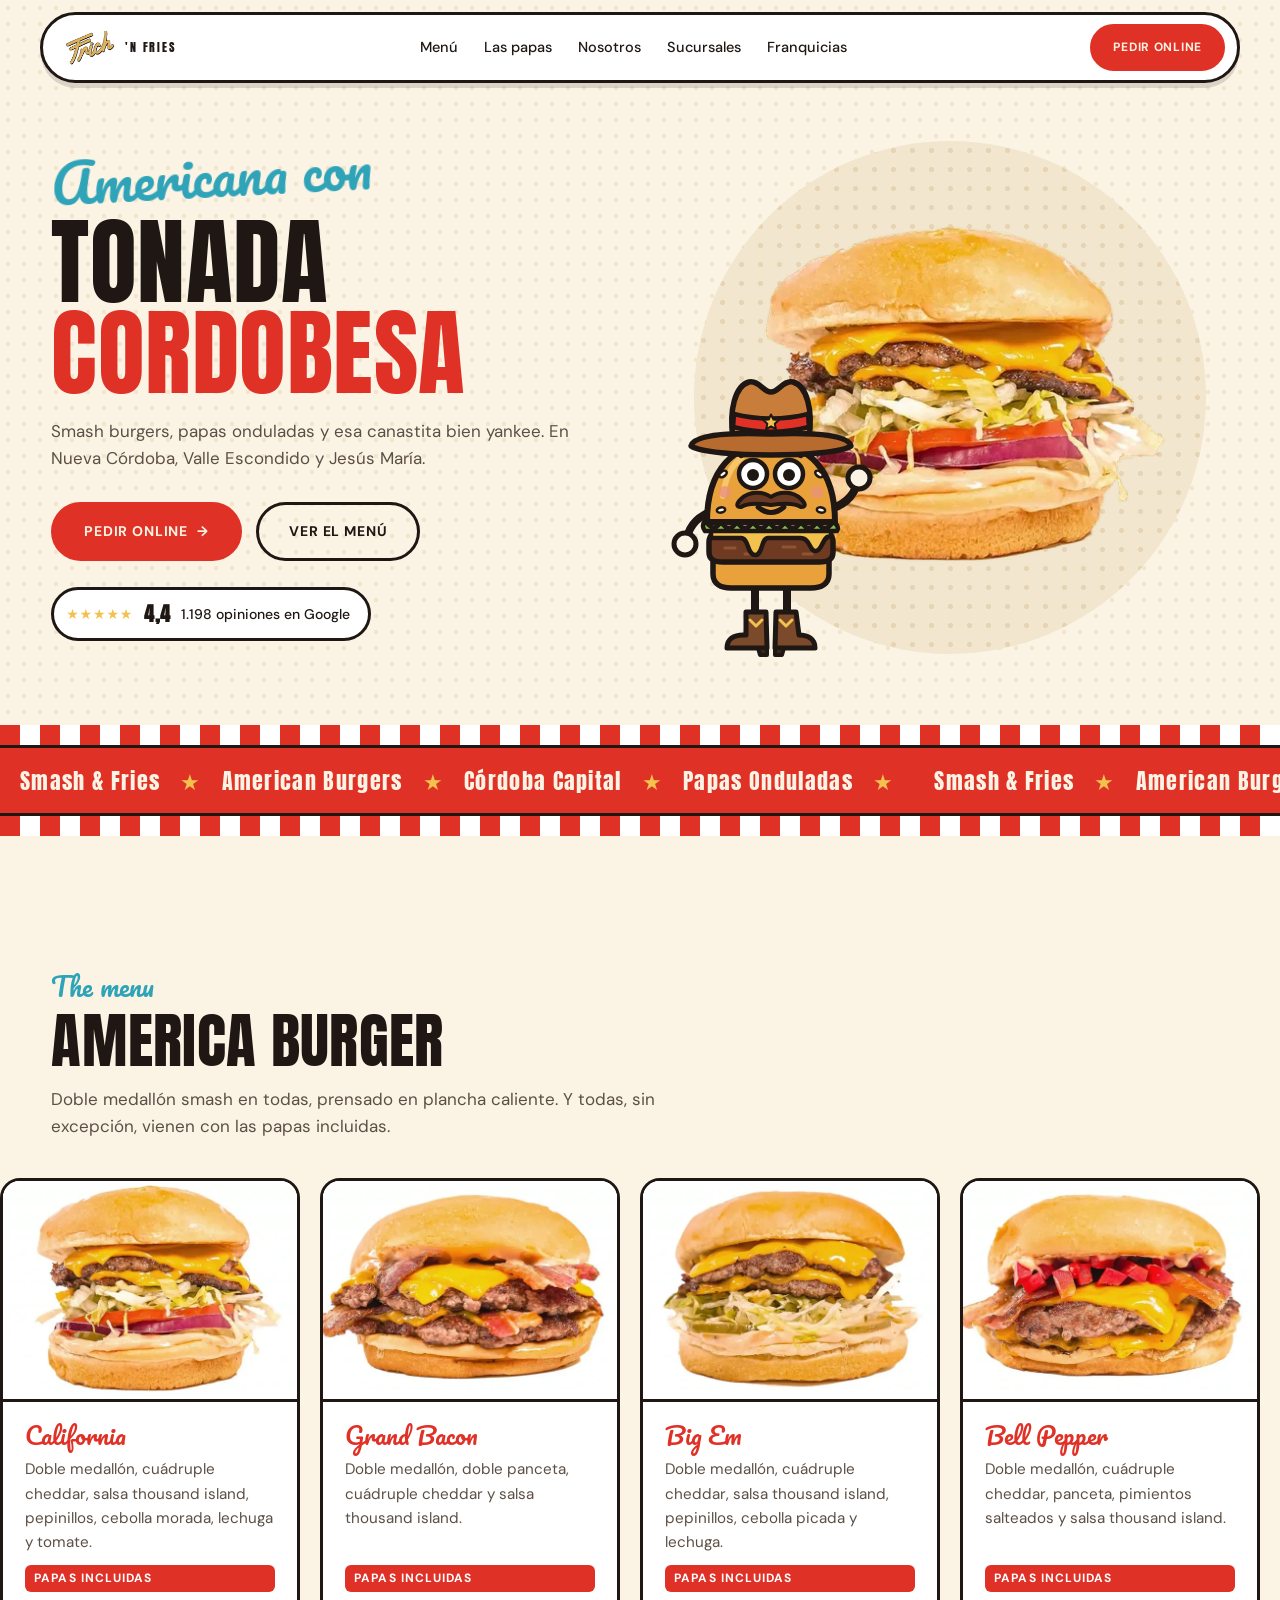
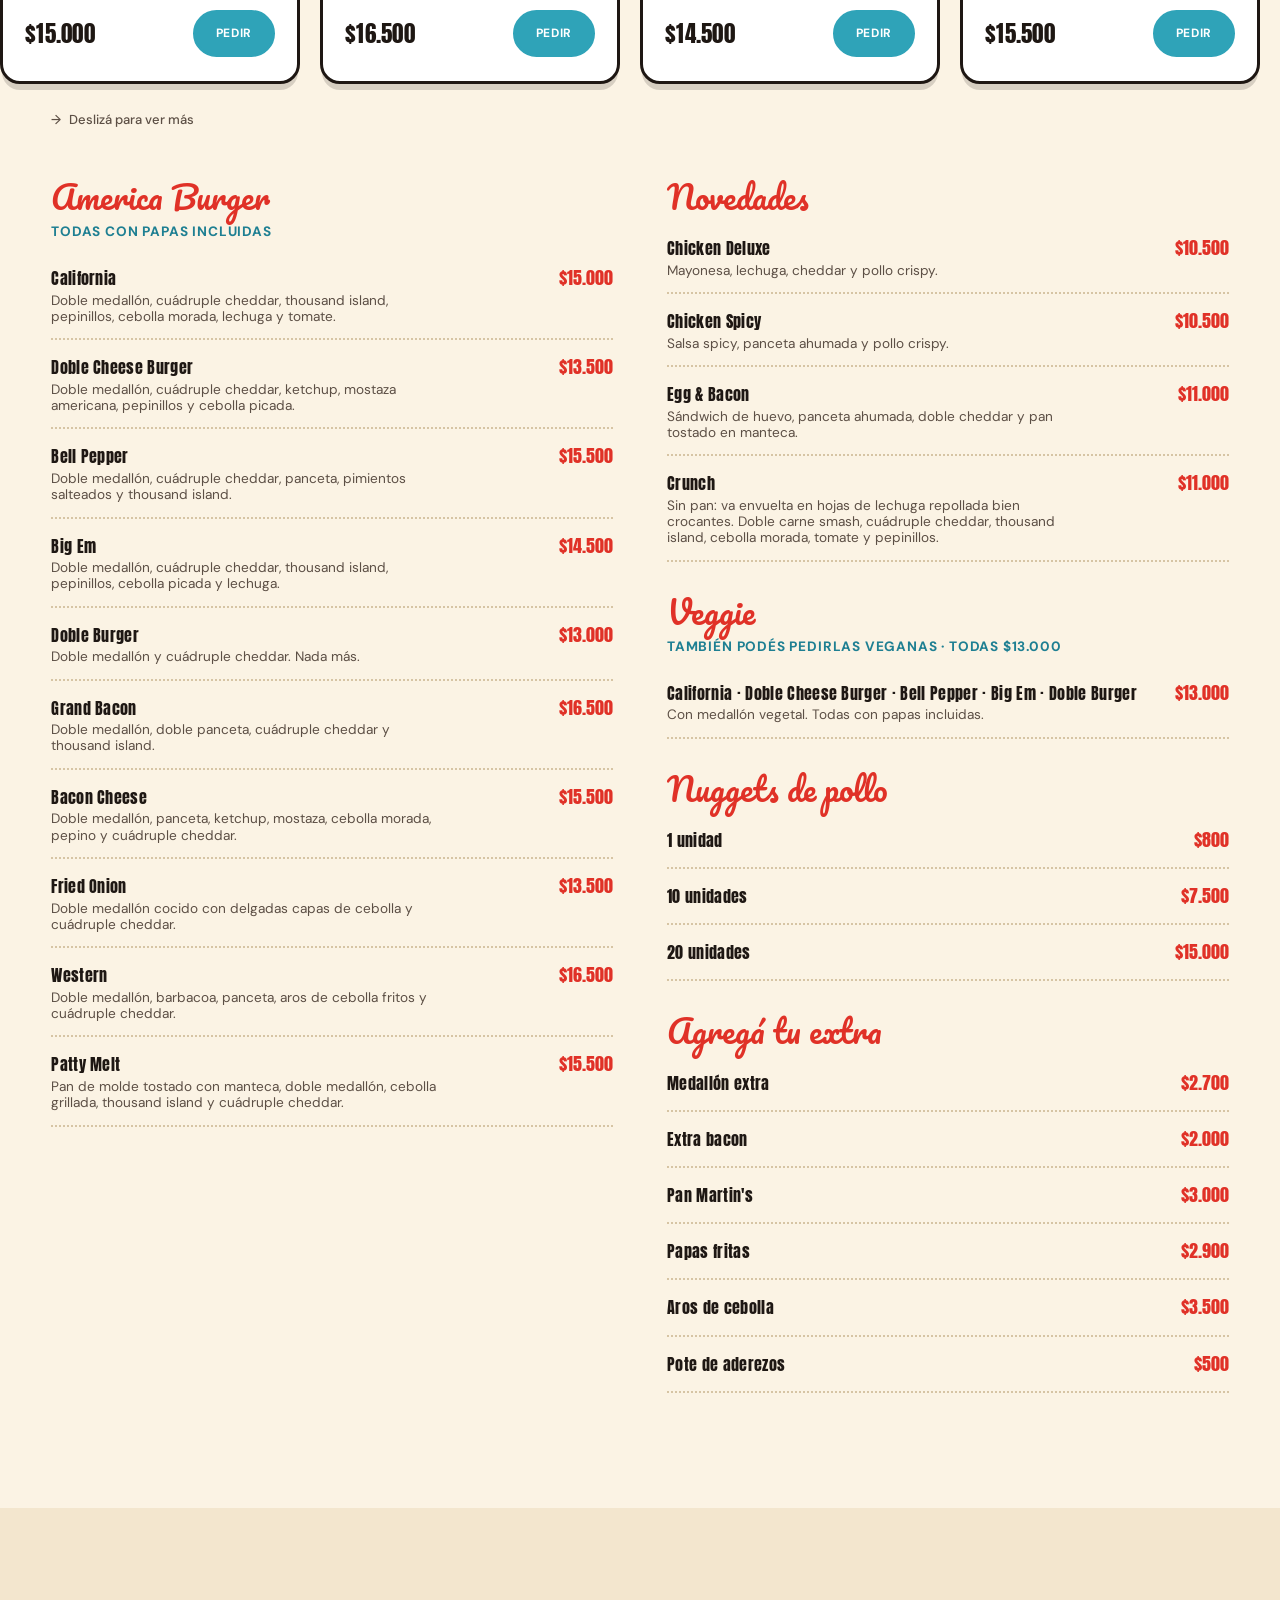
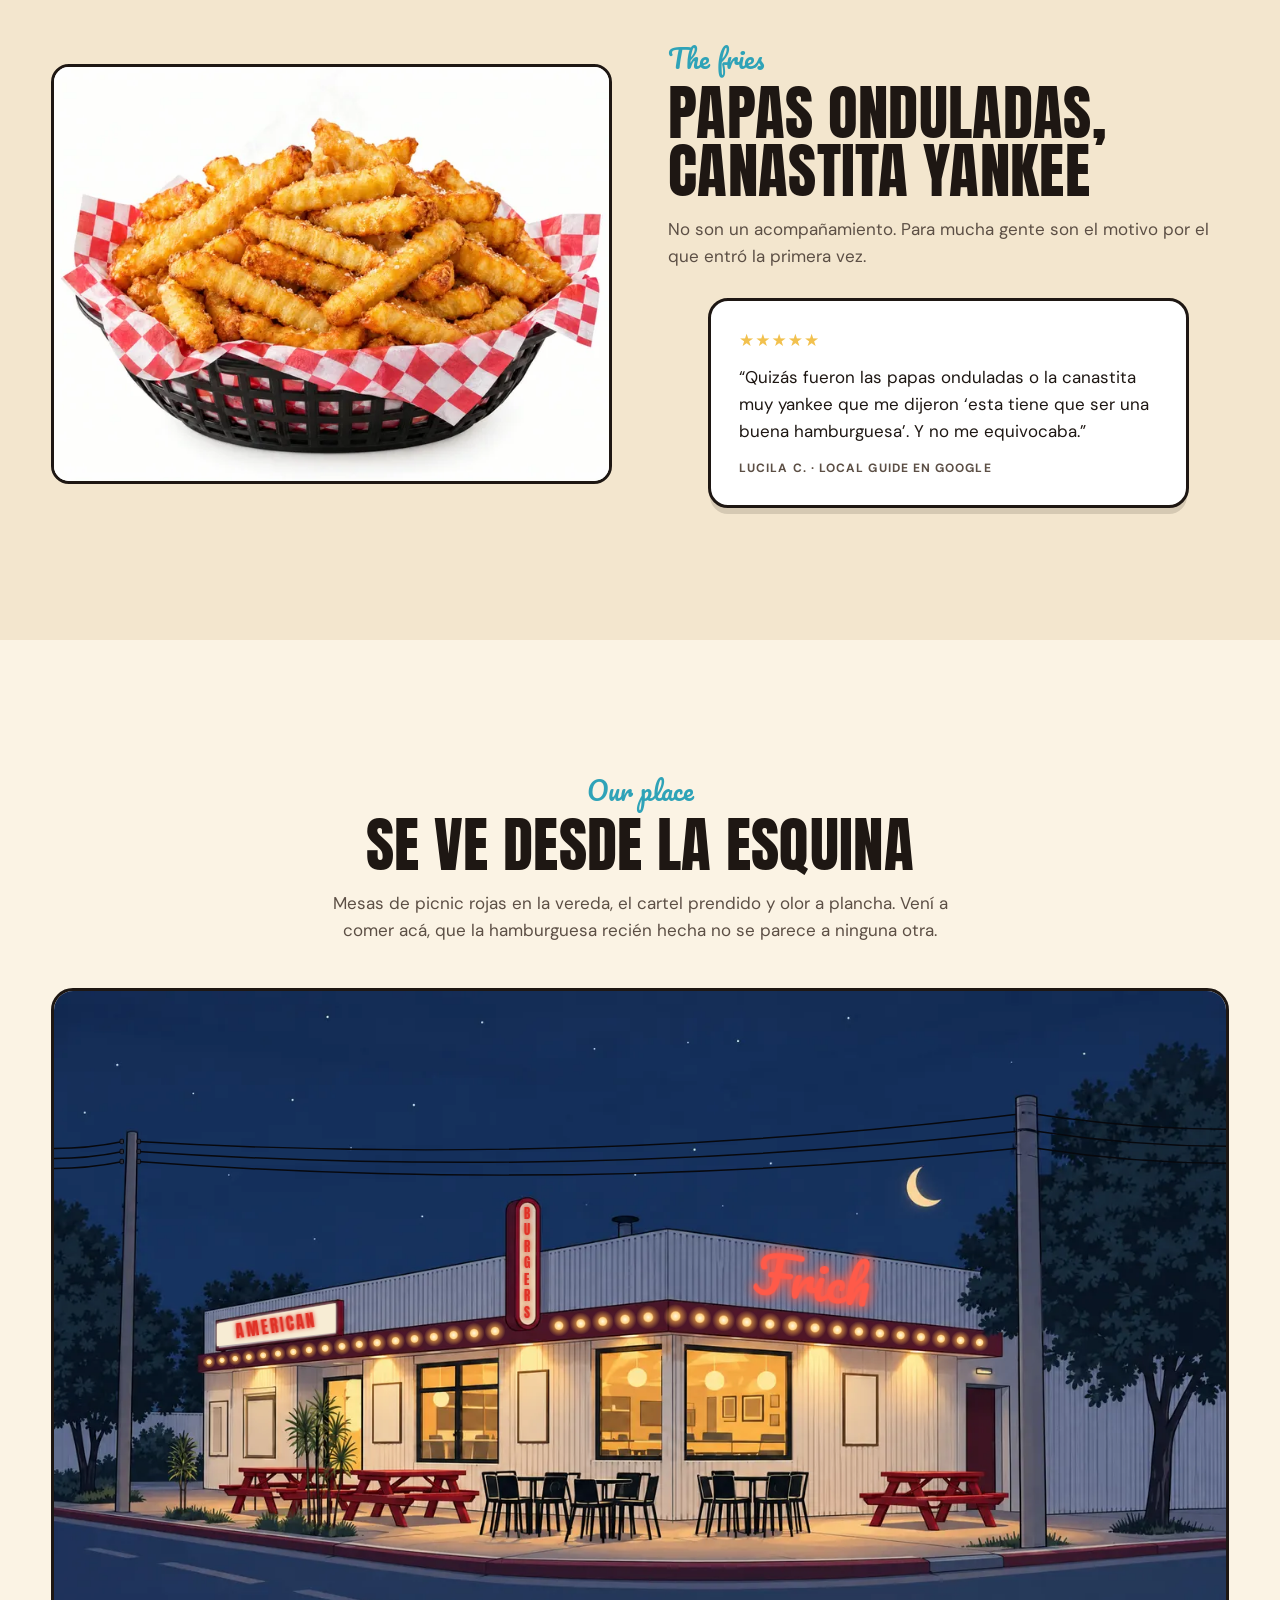
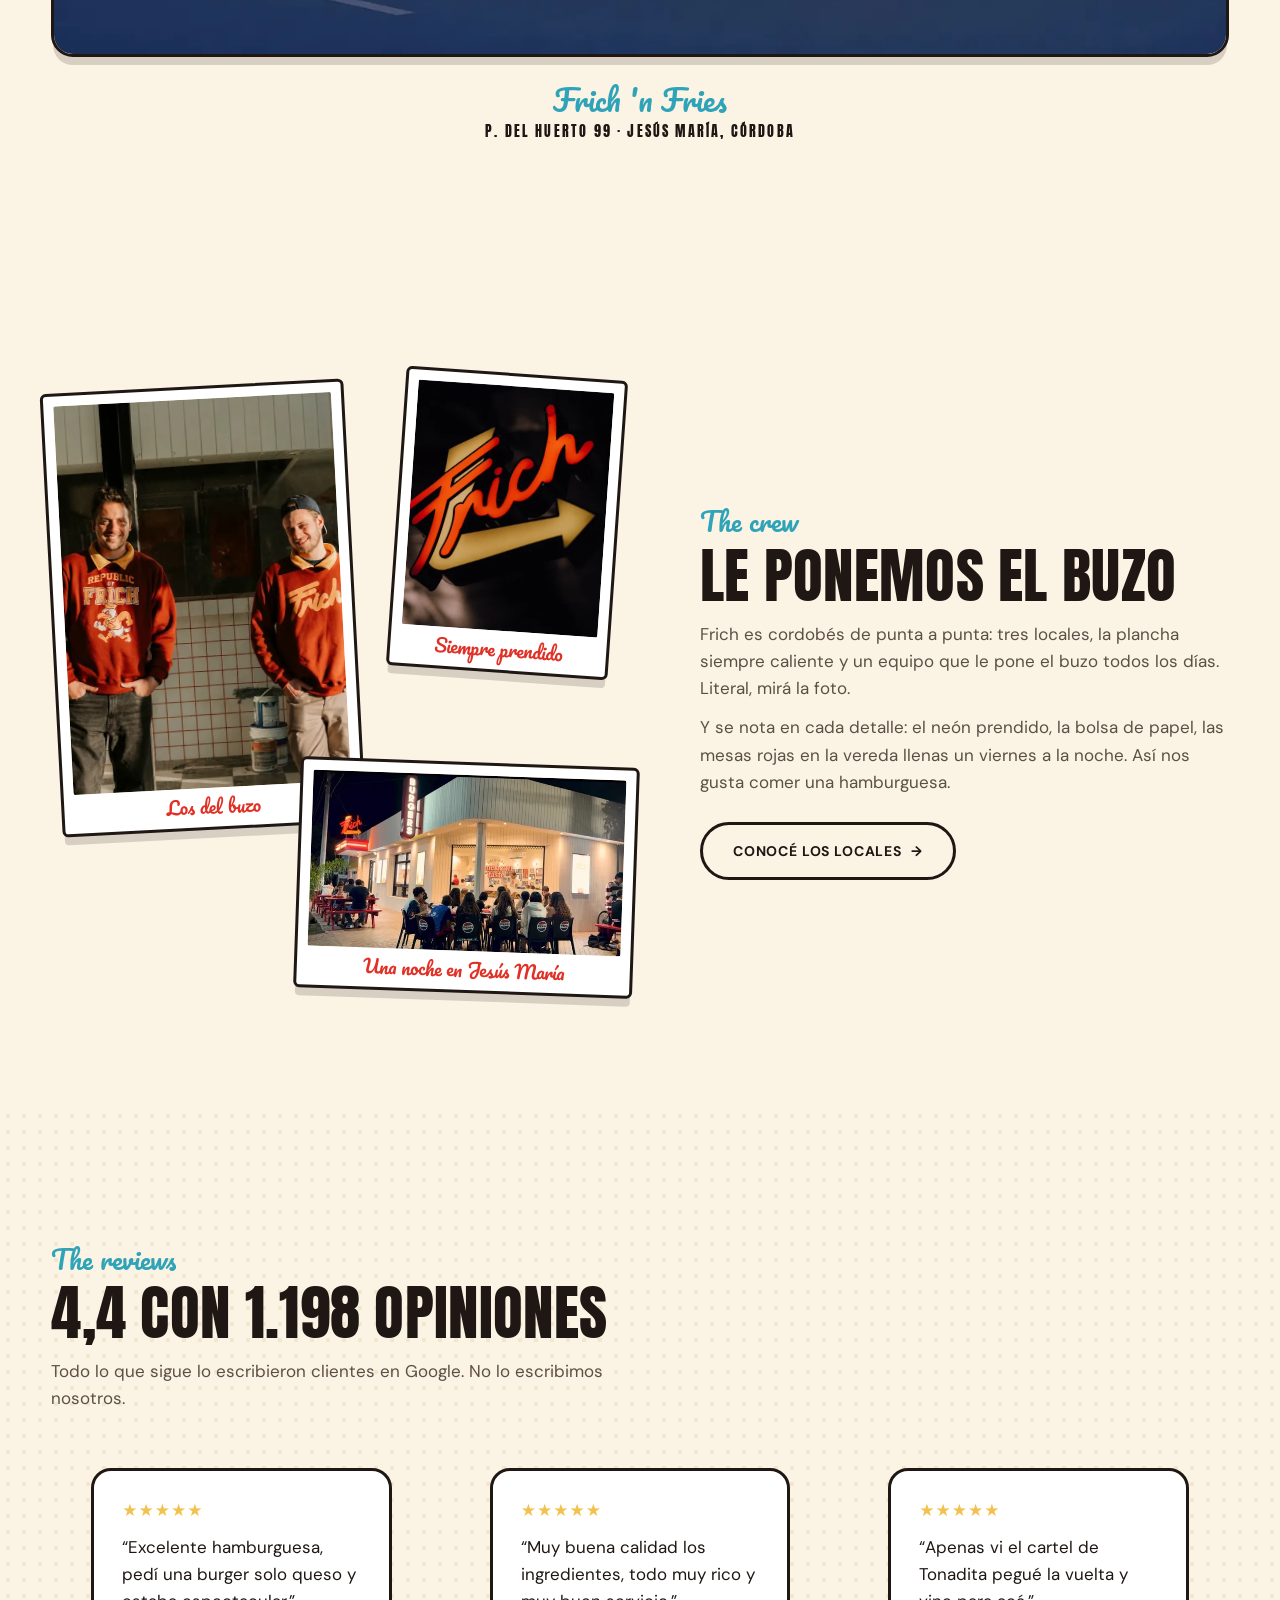
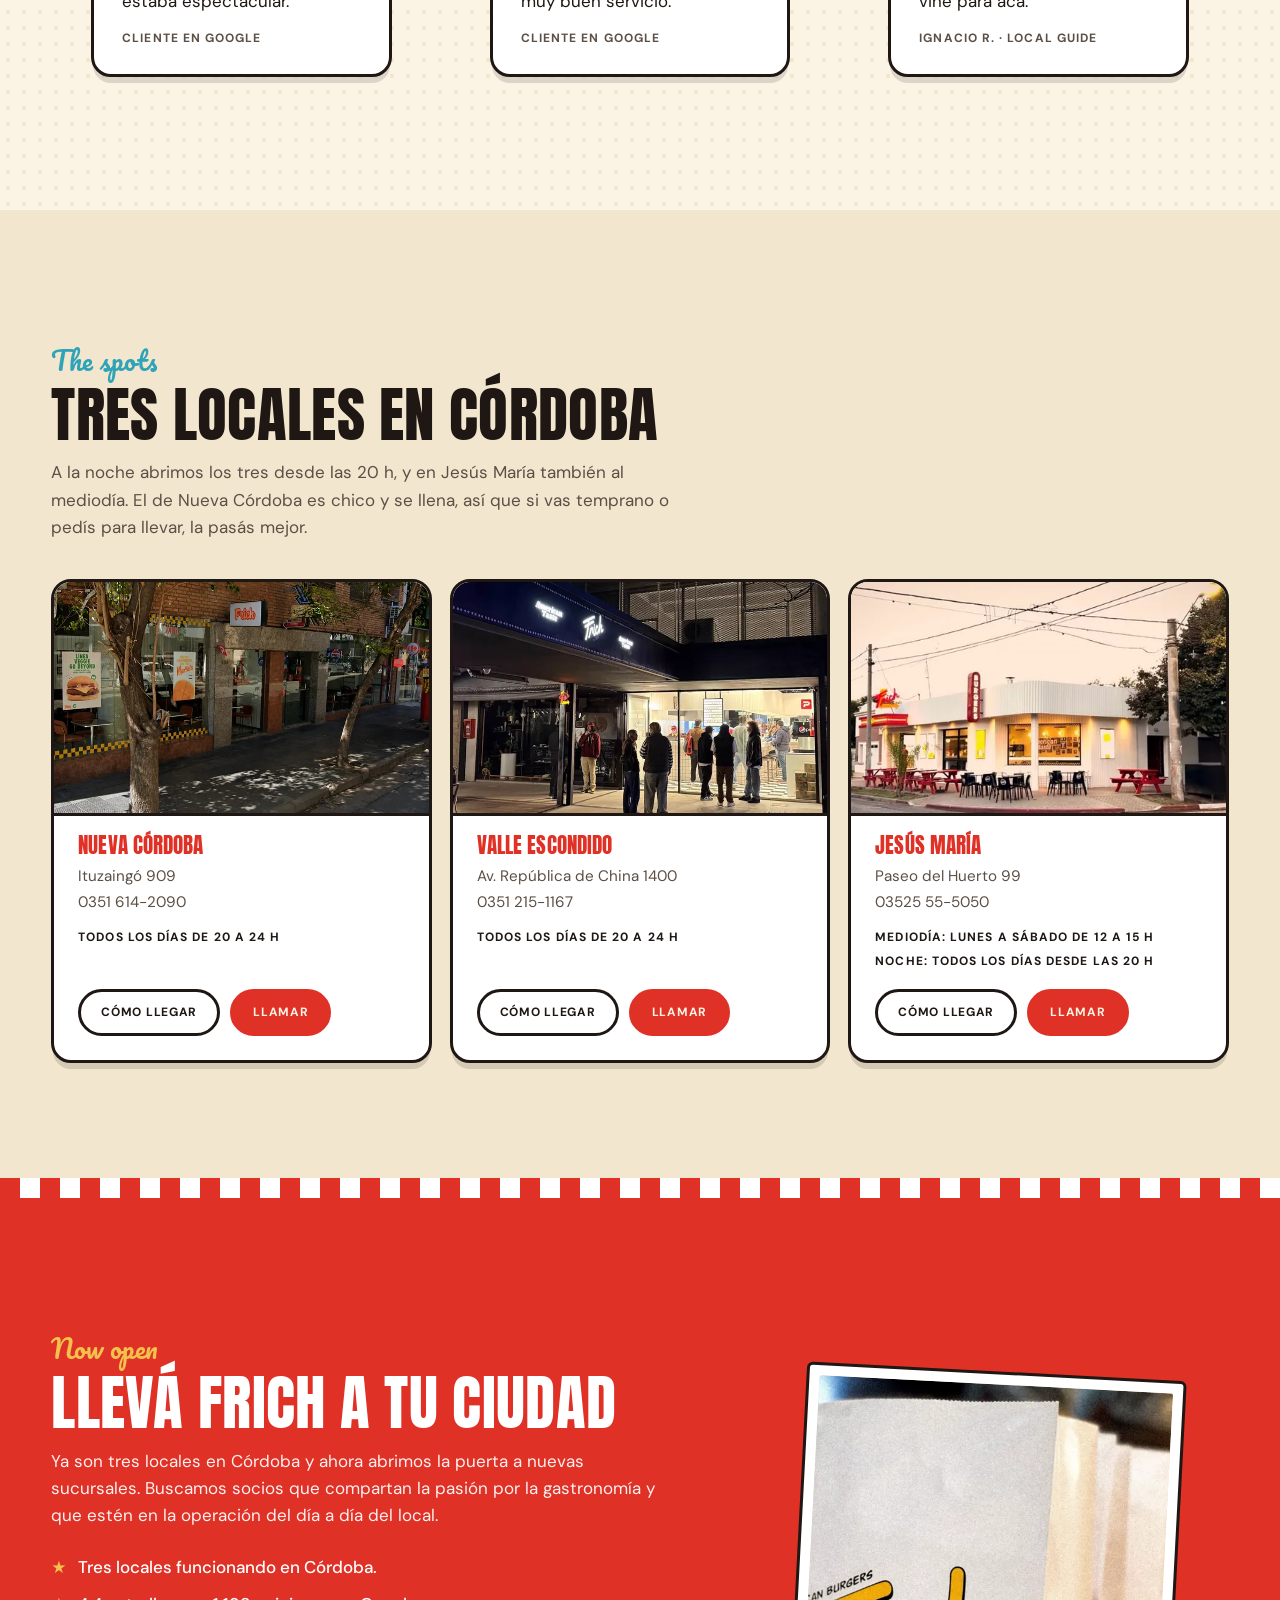
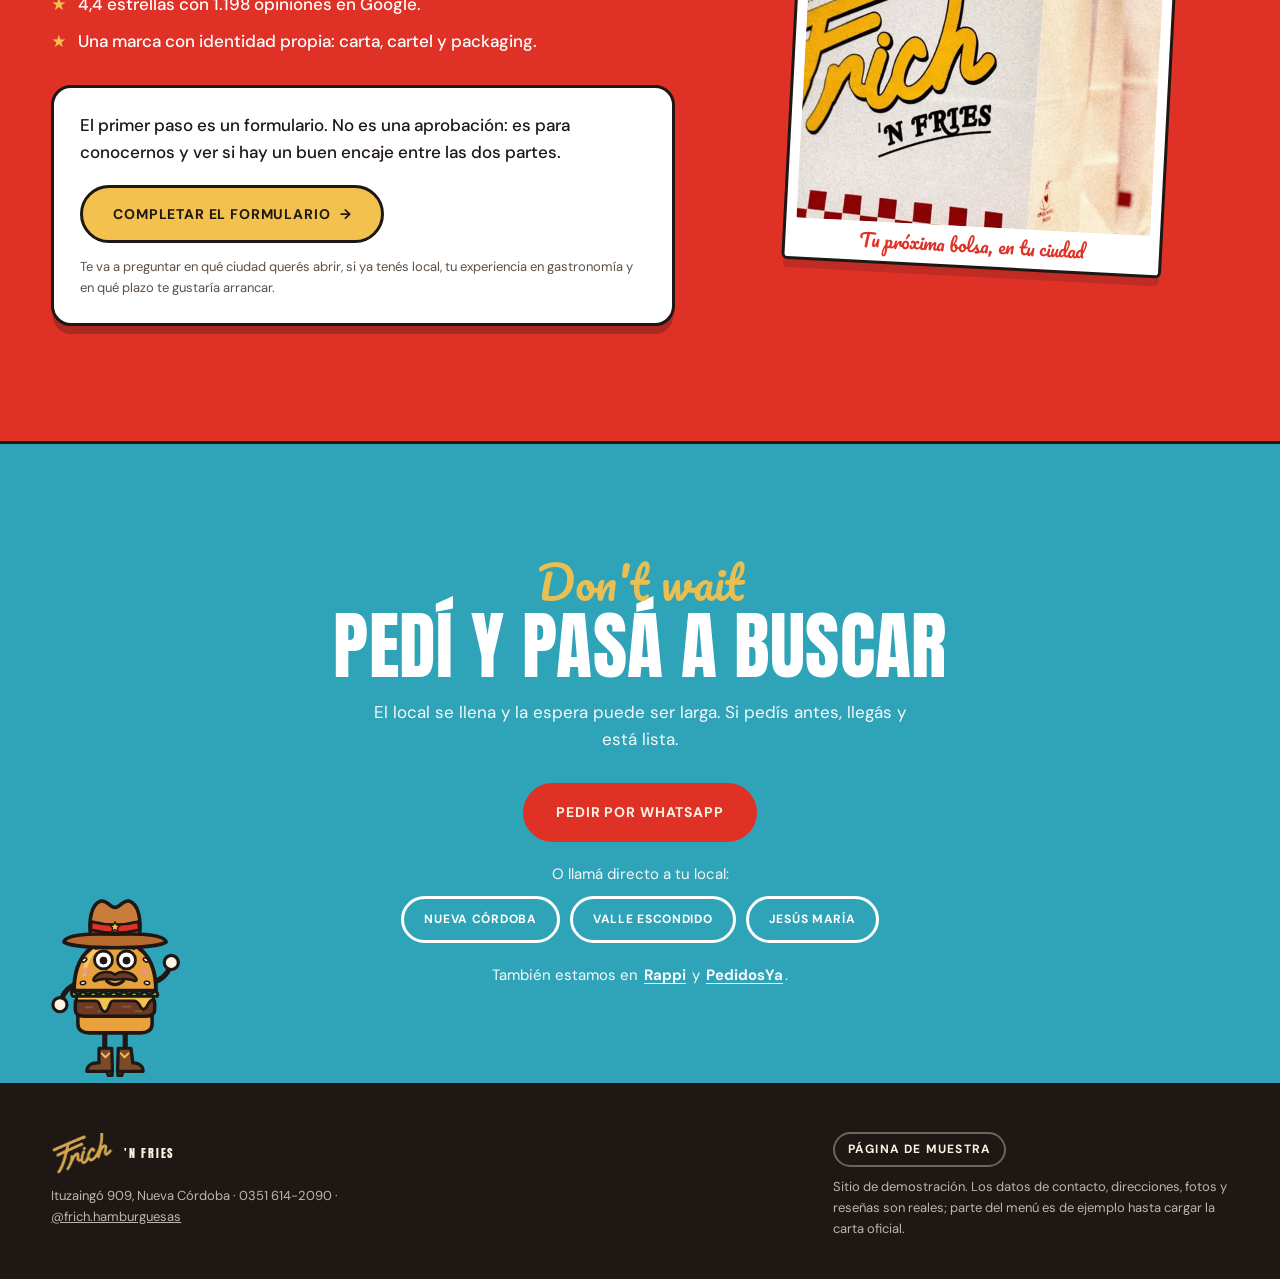
==== commit e314dd60: "Nueva mascota: Tony, la smash burger cowboy con tonada Reemplaza a Papón en todas las escenas (hero," ====
--- a/index.html
+++ b/index.html
@@ -318,7 +318,7 @@
   .neonlayer .nscript,.neonlayer .bulb{animation:none;opacity:1}
 }
 
-/* ---------- Papón, la mascota ---------- */
+/* ---------- Tony, la mascota (las clases internas siguen llamandose .papon / .pp-*) ---------- */
 /* capas: .paponwrap (posición y aparición) > .pp-rig (saltos, giro, inclinación) > svg (respiración) */
 .paponwrap{position:relative;cursor:pointer;-webkit-tap-highlight-color:transparent}
 .pp-rig{transform-origin:50% 100%;rotate:calc(var(--lean,0) * 1deg)}
@@ -328,8 +328,8 @@
 .papon .eye{transform-box:fill-box;transform-origin:center;transition:transform .08s ease}
 .papon.blink .eye{transform:scaleY(.08)}
 .papon .pupil{transition:transform .14s ease-out}
-.papon .pp-arm{transform-box:view-box;transform-origin:143px 150px}
-.papon .pp-arml{transform-box:view-box;transform-origin:58px 150px;transition:transform .45s var(--ease)}
+.papon .pp-arm{transform-box:view-box;transform-origin:156px 164px}
+.papon .pp-arml{transform-box:view-box;transform-origin:44px 164px;transition:transform .45s var(--ease)}
 .papon .pp-cheek{opacity:.75;transform-box:fill-box;transform-origin:center;
   transition:opacity .3s ease,transform .3s var(--ease)}
 .papon .pp-o{opacity:0}
@@ -338,6 +338,10 @@
 @keyframes wave{0%,100%{transform:rotate(0)}30%{transform:rotate(-28deg)}62%{transform:rotate(10deg)}}
 .paponwrap.point .pp-arml{transform:rotate(62deg)}
 .paponwrap.blush .pp-cheek{opacity:1;transform:scale(1.5)}
+/* el gesto de Tony: se saca el sombrero para saludar */
+.papon .pp-hat{transform-box:view-box;transform-origin:40px 100px}
+.paponwrap.hat .pp-hat{animation:hatTip .95s var(--ease)}
+@keyframes hatTip{0%,100%{transform:none}30%,62%{transform:translate(-2px,-13px) rotate(-15deg)}}
 .paponwrap.hop .pp-rig{animation:hop .7s var(--ease)}
 .paponwrap.spin .pp-rig{animation:spin .95s var(--ease)}
 .paponwrap.walking .pp-rig{animation:step .34s ease-in-out infinite}
@@ -470,6 +474,7 @@
 .navmob a:active,.navmob a:focus-visible{background:var(--cream)}
 @media(max-width:959px){.navtoggle{display:flex}}
 @media(min-width:960px){.navmob{display:none!important}}
+.navin .btn.sm{gap:.3em}
 @media(max-width:420px){
   .navin{gap:10px;padding-left:16px}
   .logo i,.navin .btn .largo{display:none}
@@ -531,7 +536,7 @@
         <img src="assets/hero-600.webp" srcset="assets/hero-600.webp 600w, assets/hero-960.webp 960w" sizes="(min-width:980px) 480px, 80vw"
           width="1200" height="900" alt="Hamburguesa doble con cheddar, lechuga, tomate y cebolla morada" fetchpriority="high">
       </div>
-      <div class="paponwrap" id="paponHero" data-bubble="left" role="button" tabindex="0" aria-label="Papón, la mascota. Tocalo para que hable.">
+      <div class="paponwrap" id="paponHero" data-bubble="left" role="button" tabindex="0" aria-label="Tony, la mascota. Tocalo y te cuenta algo de esta sección.">
         <div class="bubble" aria-hidden="true"></div>
       </div>
     </div>
@@ -973,7 +978,7 @@
 <!-- ================= CTA FINAL ================= -->
 <section class="final" id="pedir">
   <div class="wrap inner">
-    <div class="paponwrap finalp" id="paponFinal" data-bubble="left" role="button" tabindex="0" aria-label="Papón, la mascota. Tocalo para que hable.">
+    <div class="paponwrap finalp" id="paponFinal" data-bubble="left" role="button" tabindex="0" aria-label="Tony, la mascota. Tocalo y te cuenta algo de esta sección.">
       <div class="bubble" aria-hidden="true"></div>
     </div>
     <p class="script">Don't wait</p>
@@ -1012,49 +1017,69 @@
   </div>
 </footer>
 
-<!-- Papón, la mascota. Se dibuja una vez y se clona donde haga falta. -->
+<!-- Tony, la mascota: smash burger cowboy con tonada cordobesa. Se dibuja una vez y se clona donde haga falta. -->
 <template id="papon-tpl">
 <svg class="papon" viewBox="0 0 200 320" xmlns="http://www.w3.org/2000/svg" aria-hidden="true">
   <g stroke="#1E1713" stroke-linecap="round" stroke-linejoin="round">
-    <!-- piernas y zapatos -->
-    <path d="M84 250v34" fill="none" stroke-width="8"/>
-    <path d="M116 250v34" fill="none" stroke-width="8"/>
-    <ellipse cx="74" cy="290" rx="22" ry="12" fill="#E03127" stroke-width="5.5"/>
-    <ellipse cx="126" cy="290" rx="22" ry="12" fill="#E03127" stroke-width="5.5"/>
+    <!-- piernas y botas de cowboy -->
+    <path d="M84 238v34" fill="none" stroke-width="8"/>
+    <path d="M116 238v34" fill="none" stroke-width="8"/>
+    <path d="M75 266 L95 266 L96 302 L56 302 C56 293 63 289 72 289 L75 289 Z" fill="#7A4A2A" stroke-width="5"/>
+    <path d="M105 266 L125 266 L128 289 C137 289 144 293 144 302 L104 302 Z" fill="#7A4A2A" stroke-width="5"/>
+    <path d="M87 302 L96 302 L96 309 L89 309 Z" fill="#3E2616" stroke-width="4"/>
+    <path d="M104 302 L113 302 L111 309 L104 309 Z" fill="#3E2616" stroke-width="4"/>
+    <path d="M79 274l6 6 6-6M109 274l6 6 6-6" fill="none" stroke="#F2C14E" stroke-width="3"/>
     <!-- brazo izquierdo, el que señala -->
     <g class="pp-arml">
-      <path d="M58 150q-26 10-30 30" fill="none" stroke-width="8"/>
-      <circle cx="26" cy="186" r="12" fill="#FBF3E4" stroke-width="5"/>
+      <path d="M44 164q-24 8-28 28" fill="none" stroke-width="8"/>
+      <circle cx="14" cy="198" r="11" fill="#FBF3E4" stroke-width="5"/>
     </g>
     <!-- brazo derecho, el que saluda -->
     <g class="pp-arm">
-      <path d="M142 150q26-6 32-26" fill="none" stroke-width="8"/>
-      <circle cx="176" cy="118" r="12" fill="#FBF3E4" stroke-width="5"/>
+      <path d="M156 164q24-6 30-26" fill="none" stroke-width="8"/>
+      <circle cx="188" cy="132" r="11" fill="#FBF3E4" stroke-width="5"/>
     </g>
-    <!-- cuerpo de papa -->
-    <rect x="56" y="82" width="88" height="172" rx="22" fill="#F2C14E" stroke-width="6.5"/>
-    <!-- las ondas de la papa ondulada -->
-    <path d="M60 196h80M60 214h80M60 232h80" fill="none" stroke="#D9A63C" stroke-width="5" opacity=".9"/>
+    <!-- pan de abajo, medallon smash, cheddar y lechuga -->
+    <path d="M42 214 L158 214 L158 228 C158 238 150 242 140 242 L60 242 C50 242 42 238 42 228 Z" fill="#E9A23B" stroke-width="5.5"/>
+    <path d="M38 196 C38 188 44 186 52 186 L148 186 C156 186 162 188 162 196 L162 206 C162 214 156 216 148 216 L52 216 C44 216 38 214 38 206 Z" fill="#6E3B22" stroke-width="5.5"/>
+    <path d="M54 202h10M74 208h9M112 201h12M132 208h9" fill="none" stroke="#8E5433" stroke-width="3"/>
+    <path d="M40 182 L160 182 L160 190 C151 190 152 204 145 205 C138 206 140 192 129 192 L97 192 C90 192 92 209 84 209 C76 209 78 192 70 192 L40 192 Z" fill="#F2C14E" stroke-width="4.5"/>
+    <path d="M34 174 Q42 188 50 176 Q58 188 66 176 Q74 188 82 176 Q90 188 98 176 Q106 188 114 176 Q122 188 130 176 Q138 188 146 176 Q154 188 162 176 Q169 180 166 185 L34 185 Q30 180 34 174 Z" fill="#86BF4E" stroke-width="4.5"/>
+    <!-- pan de arriba con sesamo -->
+    <path d="M36 176 C36 122 64 98 100 98 C136 98 164 122 164 176 Z" fill="#E9A23B" stroke-width="6"/>
+    <path d="M52 150 C54 132 60 120 70 112" fill="none" stroke="#F6C66B" stroke-width="6"/>
+    <g fill="#FBF3E4" stroke-width="2.5">
+      <ellipse cx="52" cy="128" rx="4.2" ry="2.6" transform="rotate(-35 52 128)"/>
+      <ellipse cx="148" cy="128" rx="4.2" ry="2.6" transform="rotate(35 148 128)"/>
+      <ellipse cx="50" cy="164" rx="4.2" ry="2.6" transform="rotate(-10 50 164)"/>
+      <ellipse cx="150" cy="164" rx="4.2" ry="2.6" transform="rotate(10 150 164)"/>
+    </g>
     <!-- cara -->
+    <path d="M70 110q11-6 22-1M108 109q11-5 22 1" fill="none" stroke-width="4.5"/>
     <g class="eyes">
-      <circle class="eye" cx="82" cy="132" r="16" fill="#fff" stroke-width="4.5"/>
-      <circle class="eye" cx="118" cy="132" r="16" fill="#fff" stroke-width="4.5"/>
-      <circle class="pupil" cx="82" cy="133" r="6.6" fill="#1E1713" stroke="none"/>
-      <circle class="pupil" cx="118" cy="133" r="6.6" fill="#1E1713" stroke="none"/>
+      <circle class="eye" cx="82" cy="128" r="14" fill="#fff" stroke-width="4.5"/>
+      <circle class="eye" cx="118" cy="128" r="14" fill="#fff" stroke-width="4.5"/>
+      <circle class="pupil" cx="82" cy="129" r="6" fill="#1E1713" stroke="none"/>
+      <circle class="pupil" cx="118" cy="129" r="6" fill="#1E1713" stroke="none"/>
     </g>
-    <path class="pp-smile" d="M84 166q16 16 32 0" fill="none" stroke-width="5.5"/>
-    <ellipse class="pp-o" cx="100" cy="171" rx="9" ry="10" fill="#7A2A1F" stroke-width="4.5"/>
-    <!-- mejillas -->
-    <circle class="pp-cheek" cx="66" cy="156" r="6" fill="#E8907F" stroke="none"/>
-    <circle class="pp-cheek" cx="134" cy="156" r="6" fill="#E8907F" stroke="none"/>
-    <!-- gorrito de diner -->
-    <path d="M60 84q0-34 40-34t40 34z" fill="#FBF3E4" stroke-width="6"/>
-    <rect x="54" y="78" width="92" height="14" rx="7" fill="#E03127" stroke-width="5.5"/>
+    <circle class="pp-cheek" cx="54" cy="146" r="6" fill="#E8907F" stroke="none"/>
+    <circle class="pp-cheek" cx="146" cy="146" r="6" fill="#E8907F" stroke="none"/>
+    <path class="pp-smile" d="M87 161q13 11 26 0" fill="none" stroke-width="5"/>
+    <ellipse class="pp-o" cx="100" cy="166" rx="7" ry="7" fill="#7A2A1F" stroke-width="4"/>
+    <!-- bigote -->
+    <path d="M100 151 C92 145 78 145 70 153 C66 157 64 161 70 161 C76 157 86 157 100 159 C114 157 124 157 130 161 C136 161 134 157 130 153 C122 145 108 145 100 151 Z" fill="#6B3A22" stroke-width="4"/>
+    <!-- sombrero de cowboy: se lo saca para saludar -->
+    <g class="pp-hat">
+      <path d="M62 92 C58 64 64 40 78 36 C88 34 92 46 100 46 C108 46 112 34 122 36 C136 40 142 64 138 92 Z" fill="#C97D3A" stroke-width="5.5"/>
+      <path d="M63 68 C86 74 114 74 137 68 L138 81 C114 87 86 87 62 81 Z" fill="#E03127" stroke-width="4.5"/>
+      <path d="M100 68.5l2.4 5 5.4.6-4 3.7 1.1 5.3-4.9-2.7-4.8 2.7 1.1-5.3-4-3.7 5.4-.6z" fill="#F2C14E" stroke-width="2"/>
+      <path d="M20 100 C38 112 162 112 180 100 C178 90 150 86 100 88 C50 86 22 90 20 100 Z" fill="#B86B2E" stroke-width="5.5"/>
+    </g>
   </g>
 </svg>
 </template>
 
-<div class="paponwrap floatp" id="paponFloat" data-bubble="right" role="button" tabindex="0" aria-label="Papón, la mascota. Tocalo para que hable.">
+<div class="paponwrap floatp" id="paponFloat" data-bubble="right" role="button" tabindex="0" aria-label="Tony, la mascota. Tocalo y te cuenta algo de esta sección.">
   <div class="bubble" aria-hidden="true"></div>
 </div>
 
@@ -1137,7 +1162,7 @@
   setTimeout(cruzar,1800);
 })();
 
-/* ---------- Papón, la mascota: narra el recorrido ---------- */
+/* ---------- Tony, la mascota: narra el recorrido y cuenta datos de cada seccion ---------- */
 (function(){
   var tpl=document.getElementById('papon-tpl');
   var wraps=[].slice.call(document.querySelectorAll('.paponwrap'));
@@ -1153,8 +1178,8 @@
   });
   var svgs=[].slice.call(document.querySelectorAll('.papon'));
 
-  /* ---- la mirada: sigue el cursor, o lo que Papón esté comentando ---- */
-  var mx=innerWidth/2,my=innerHeight/2,raf=null,MAX=5.6;
+  /* ---- la mirada: sigue el cursor, o lo que Tony esté comentando ---- */
+  var mx=innerWidth/2,my=innerHeight/2,raf=null,MAX=5;
   function track(){
     raf=null;
     svgs.forEach(function(s){
@@ -1191,7 +1216,7 @@
     clearTimeout(w._t);
     w._t=setTimeout(function(){w.classList.remove('talk');},ms||3200);
   }
-  var DUR={hop:720,spin:980,wave:1500,blush:3400,point:3400};
+  var DUR={hop:720,spin:980,wave:1500,blush:3400,point:3400,hat:950};
   function act(w,name){
     if(!w||!name)return;
     w.classList.remove(name);void w.offsetWidth;w.classList.add(name);
@@ -1201,17 +1226,44 @@
 
   /* ---- las escenas: una por sección ---- */
   var float=$('paponFloat');
+  /* cada escena tiene datos reales de su seccion: dice el primero al entrar y, si lo tocas, sigue con los demas */
   var scenes=[
-    {sec:'top',        who:$('paponHero'),  line:'¡Eyy! Soy Papón. ¿Te muestro el lugar?',      act:'wave'},
-    {sec:'menu',       who:float,           line:'Primero lo importante, ¿viste? Las burgers.',  act:'hop'},
-    {sec:'papas',      who:$('paponPeek'),  line:'Y estas son mis primas. Onduladas, como yo.', act:'wave', enter:'peek'},
-    {sec:'historia',   who:$('paponLocal'), line:'Esta es mi casa. De noche se pone linda.',     act:'wave', enter:'walk',
-     el:'.storefront', f:.3}, /* se activa con la vereda ya a la vista, no con el titulo */
-    {sec:'nosotros',   who:float,           line:'Estos son los que me fríen. Con cariño, eh.',  act:'wave'},
-    {sec:'resenas',    who:float,           line:'Esto lo escribió la gente, eh. No yo.',        act:'blush'},
-    {sec:'sucursales', who:float,           line:'Tenemos tres. Elegí la que te quede cerca.',   act:'point'},
-    {sec:'franquicias',who:float,           line:'¿Un Frich en tu ciudad? Yo me mudo con vos.',  act:'hop'},
-    {sec:'pedir',      who:$('paponFinal'), line:'¿Y? ¿Pedimos?',                                act:'hop'}
+    {sec:'top', who:$('paponHero'), act:'hat', lines:[
+      '¡Howdy! Soy Tony. Te llevo a recorrer Frich, ¿de una?',
+      'Tres locales en Córdoba: Nueva Córdoba, Valle Escondido y Jesús María.',
+      'Smash burgers, papas onduladas y canastita yankee. Así somos.']},
+    {sec:'menu', who:float, act:'hop', lines:[
+      'Todas las America Burger vienen con papas incluidas, eh.',
+      'Las cinco clásicas también salen veganas, a $13.000.',
+      '¿Con hambre de más? El medallón extra sale $2.700.']},
+    {sec:'papas', who:$('paponPeek'), act:'wave', enter:'peek', lines:[
+      'Las papas son onduladas y vienen en canastita.',
+      '¿Querés más papas? El extra sale $2.900.',
+      '¿Aros de cebolla? También hay, a $3.500.']},
+    {sec:'historia', who:$('paponLocal'), act:'hat', enter:'walk',
+     el:'.storefront', f:.3, /* se activa con la vereda ya a la vista, no con el titulo */ lines:[
+      'Este es el local de Jesús María, en Paseo del Huerto 99.',
+      'Jesús María abre también al mediodía: de lunes a sábado, de 12 a 15.',
+      'De noche, mesas rojas en la vereda y el cartel prendido.']},
+    {sec:'nosotros', who:float, act:'wave', lines:[
+      'Tres locales, todos en Córdoba.',
+      'Estos le ponen el buzo todos los días. Literal.',
+      'El neón está siempre prendido. Como yo.']},
+    {sec:'resenas', who:float, act:'blush', lines:[
+      '4,4 estrellas con más de mil opiniones en Google.',
+      'Esto lo escribió la gente, eh. No nosotros.']},
+    {sec:'sucursales', who:float, act:'point', lines:[
+      'Nueva Córdoba y Valle Escondido abren todos los días de 20 a 24.',
+      'Jesús María abre también al mediodía, de lunes a sábado.',
+      'Tocá «Cómo llegar» y te abre la ruta directo.']},
+    {sec:'franquicias', who:float, act:'hop', lines:[
+      '¿Un Frich en tu ciudad? El primer paso es el formulario.',
+      'Llenarlo no es una aprobación: es para conocerse.',
+      'Buscan socios que estén en el local, en el día a día.']},
+    {sec:'pedir', who:$('paponFinal'), act:'hop', lines:[
+      'Pedís por WhatsApp y pasás a buscar. Así no esperás.',
+      '¿Preferís una app? También estamos en Rappi y PedidosYa.',
+      'O llamá directo a tu local: abajo están los tres.']}
   ].filter(function(s){s.el=s.el?document.querySelector(s.el):$(s.sec);s.f=s.f||.45;return s.who&&s.el;});
   var current=null, actor=null, dicho={}, pendiente=null;
 
@@ -1249,7 +1301,7 @@
       if(current!==s)return;
       if(s.sec==='pedir'&&pendiente){act(s.who,'spin');say(s.who,pendiente,4200);pendiente=null;return;}
       act(s.who,s.act);
-      if(!dicho[s.sec]){dicho[s.sec]=1;say(s.who,s.line,3800);}
+      if(!dicho[s.sec]){dicho[s.sec]=1;s.i=1;say(s.who,s.lines[0],3800);}
     },espera);
   }
   function detectar(){
@@ -1349,13 +1401,10 @@
   });
 
   /* ---- si lo tocás, contesta ---- */
-  var frases=['¡Eyy! ¿Todo bien?','Vení que se enfrían.','¿Con papas? Obvio.',
-              'Yo que vos, pedía ya.','La canastita es mía, eh.','A la noche abrimos los tres, te espero.'];
-  var last=-1;
   function charla(w){
-    var i;
-    do{i=Math.floor(Math.random()*frases.length);}while(i===last&&frases.length>1);
-    last=i;say(w,frases[i],2800);act(w,'hop');
+    var s=current, txt='¡Howdy! Soy Tony.';
+    if(s&&s.lines){s.i=(s.i||0)%s.lines.length;txt=s.lines[s.i];s.i++;}
+    say(w,txt,3800);act(w,Math.random()<.5?'hop':'hat');
   }
   wraps.forEach(function(w){
     w.addEventListener('click',function(){charla(w);});
@@ -1373,7 +1422,8 @@
       lookAt(r.left-400,r.top+r.height*.3);
       setTimeout(function(){lookAt(r.right+400,r.top+r.height*.3);},650);
       setTimeout(function(){lookAt(vx,vy);},1400);
-    }else if(k<.75)act(w,'wave');
+    }else if(k<.65)act(w,'wave');
+    else if(k<.85)act(w,'hat');
     else act(w,'hop');
   },7000);
 })();
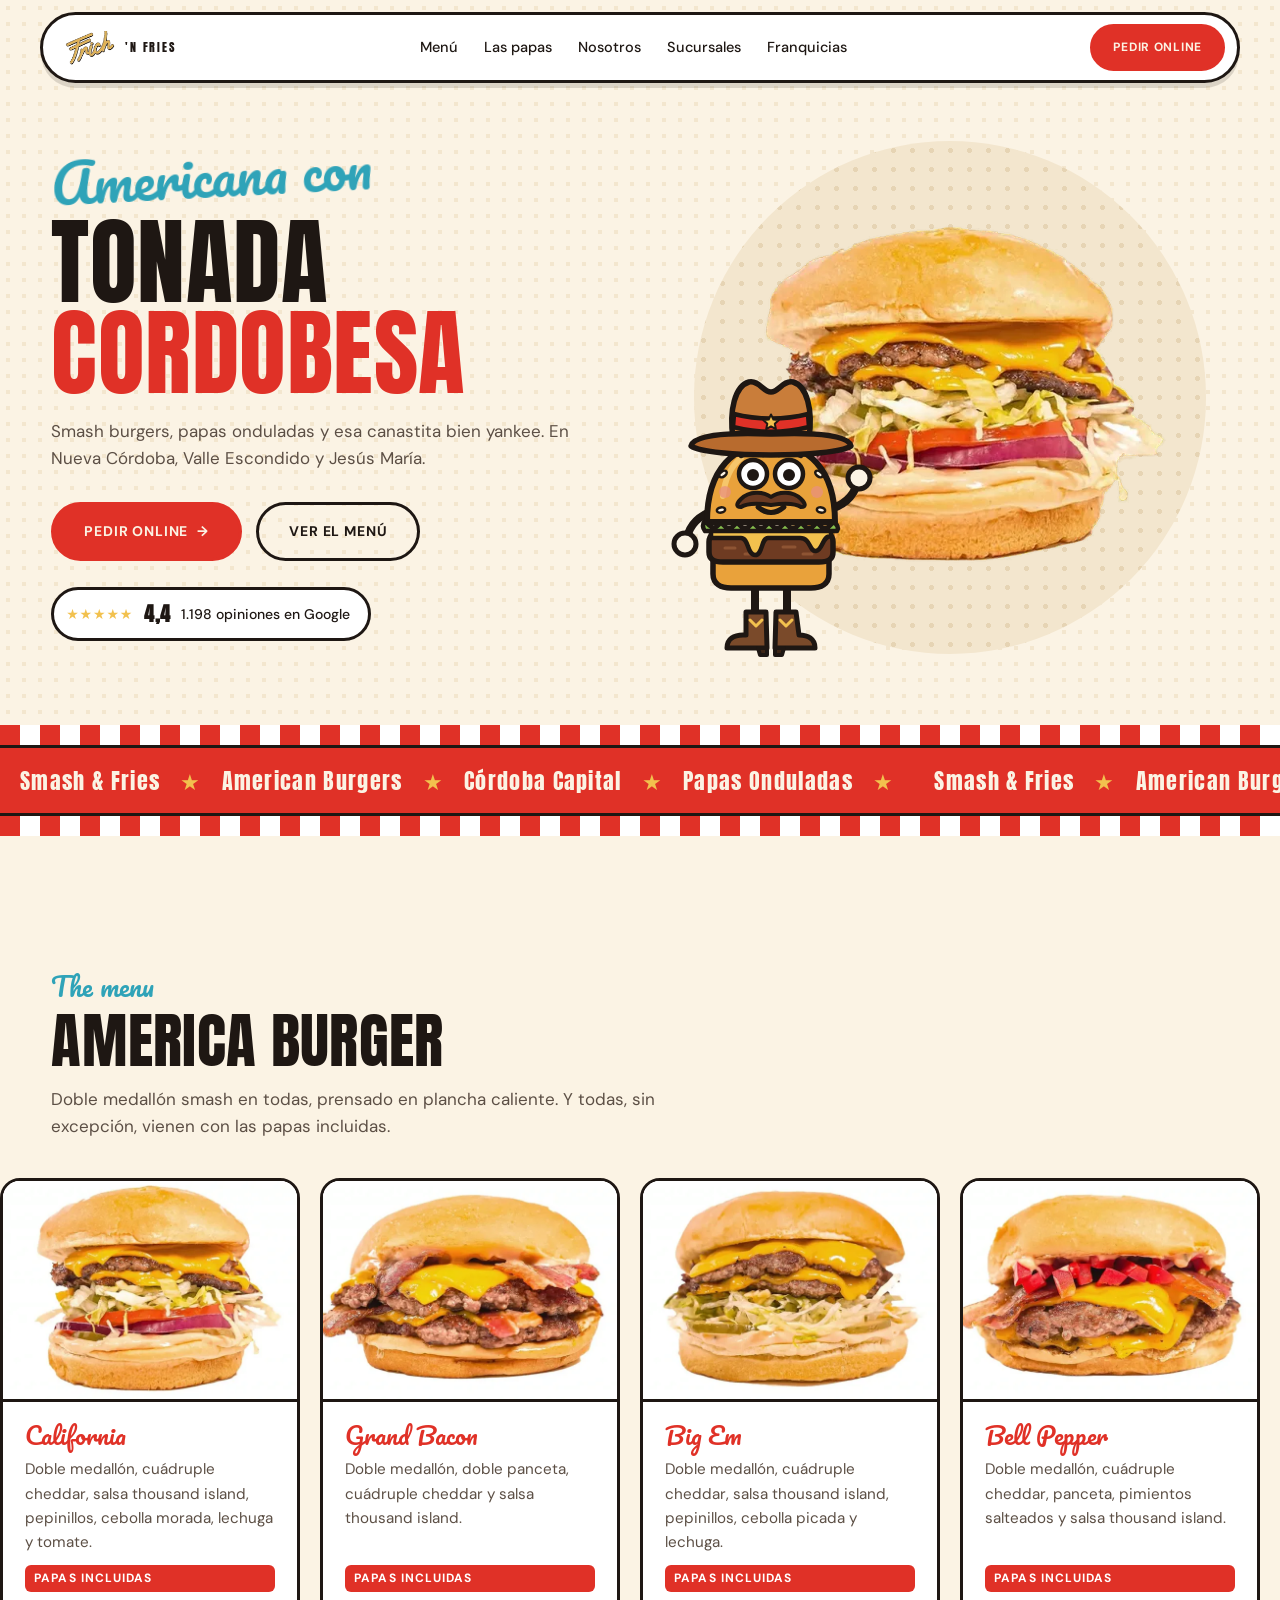
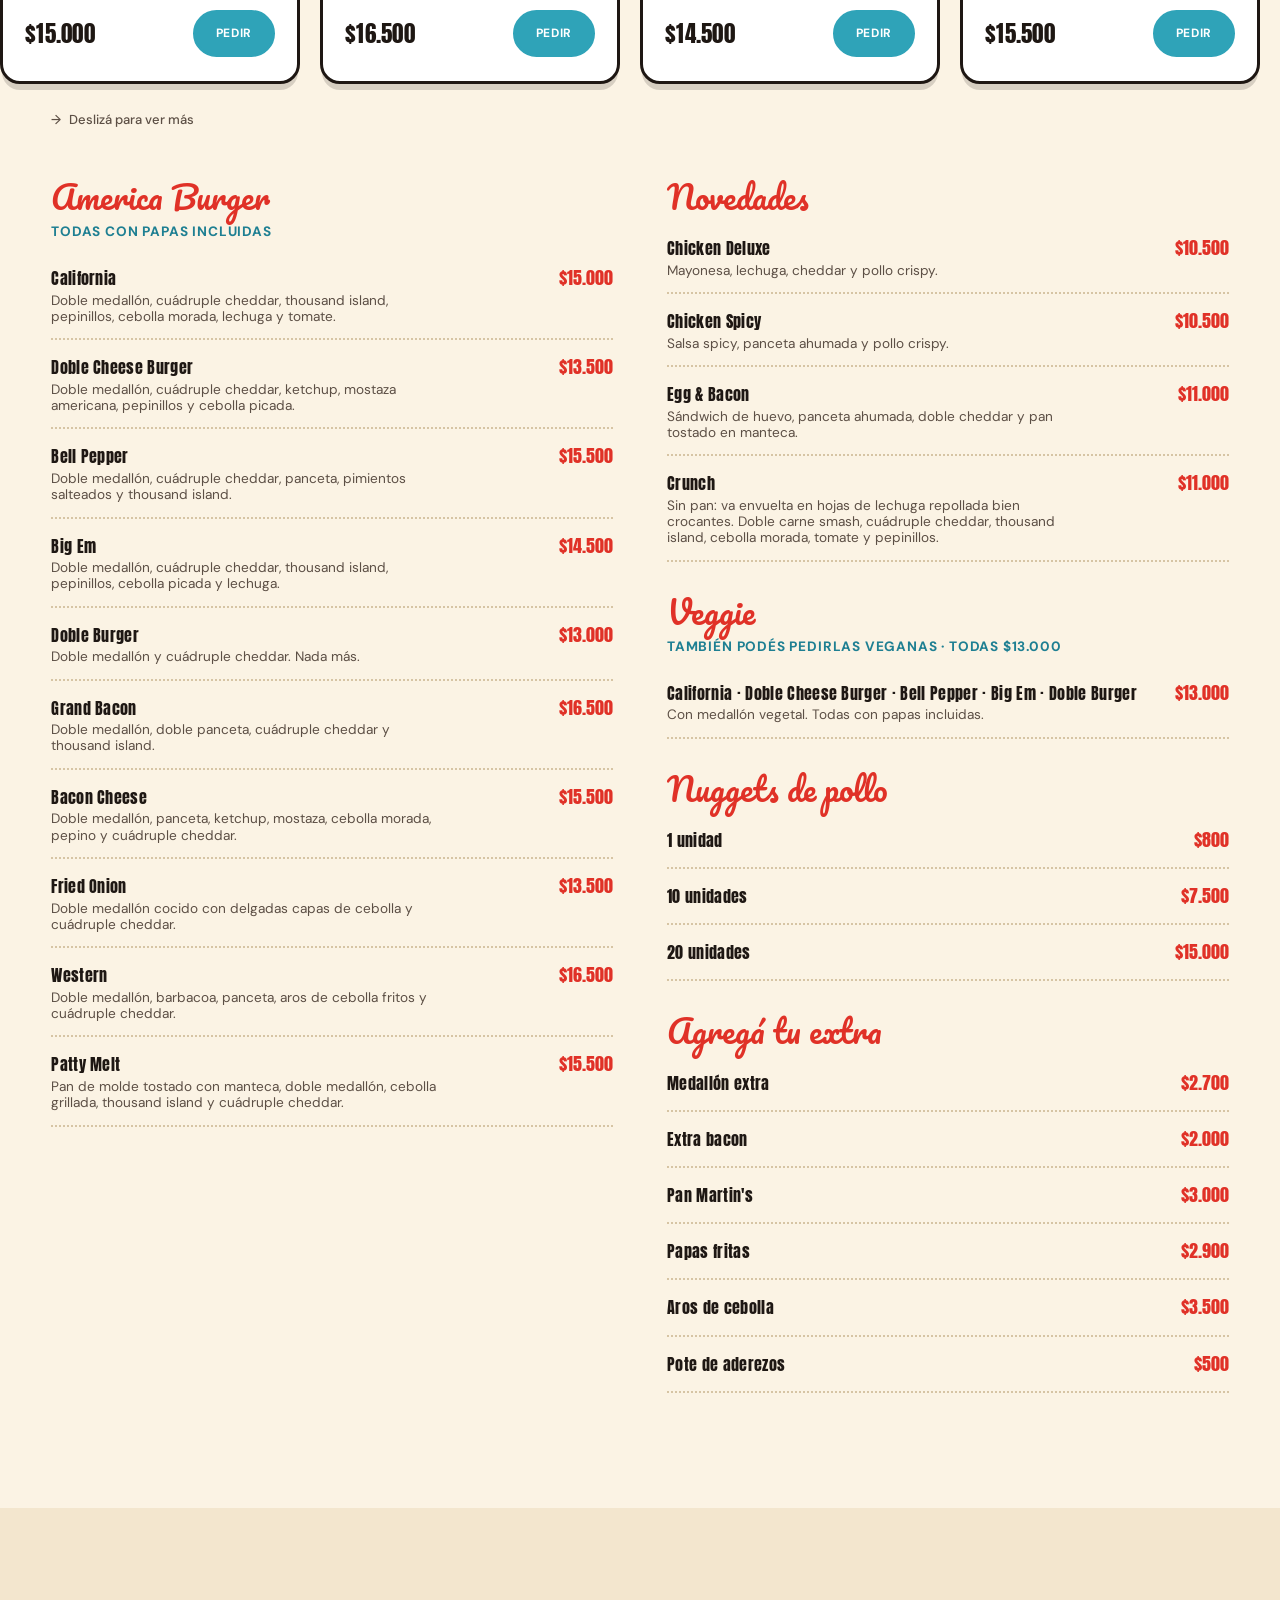
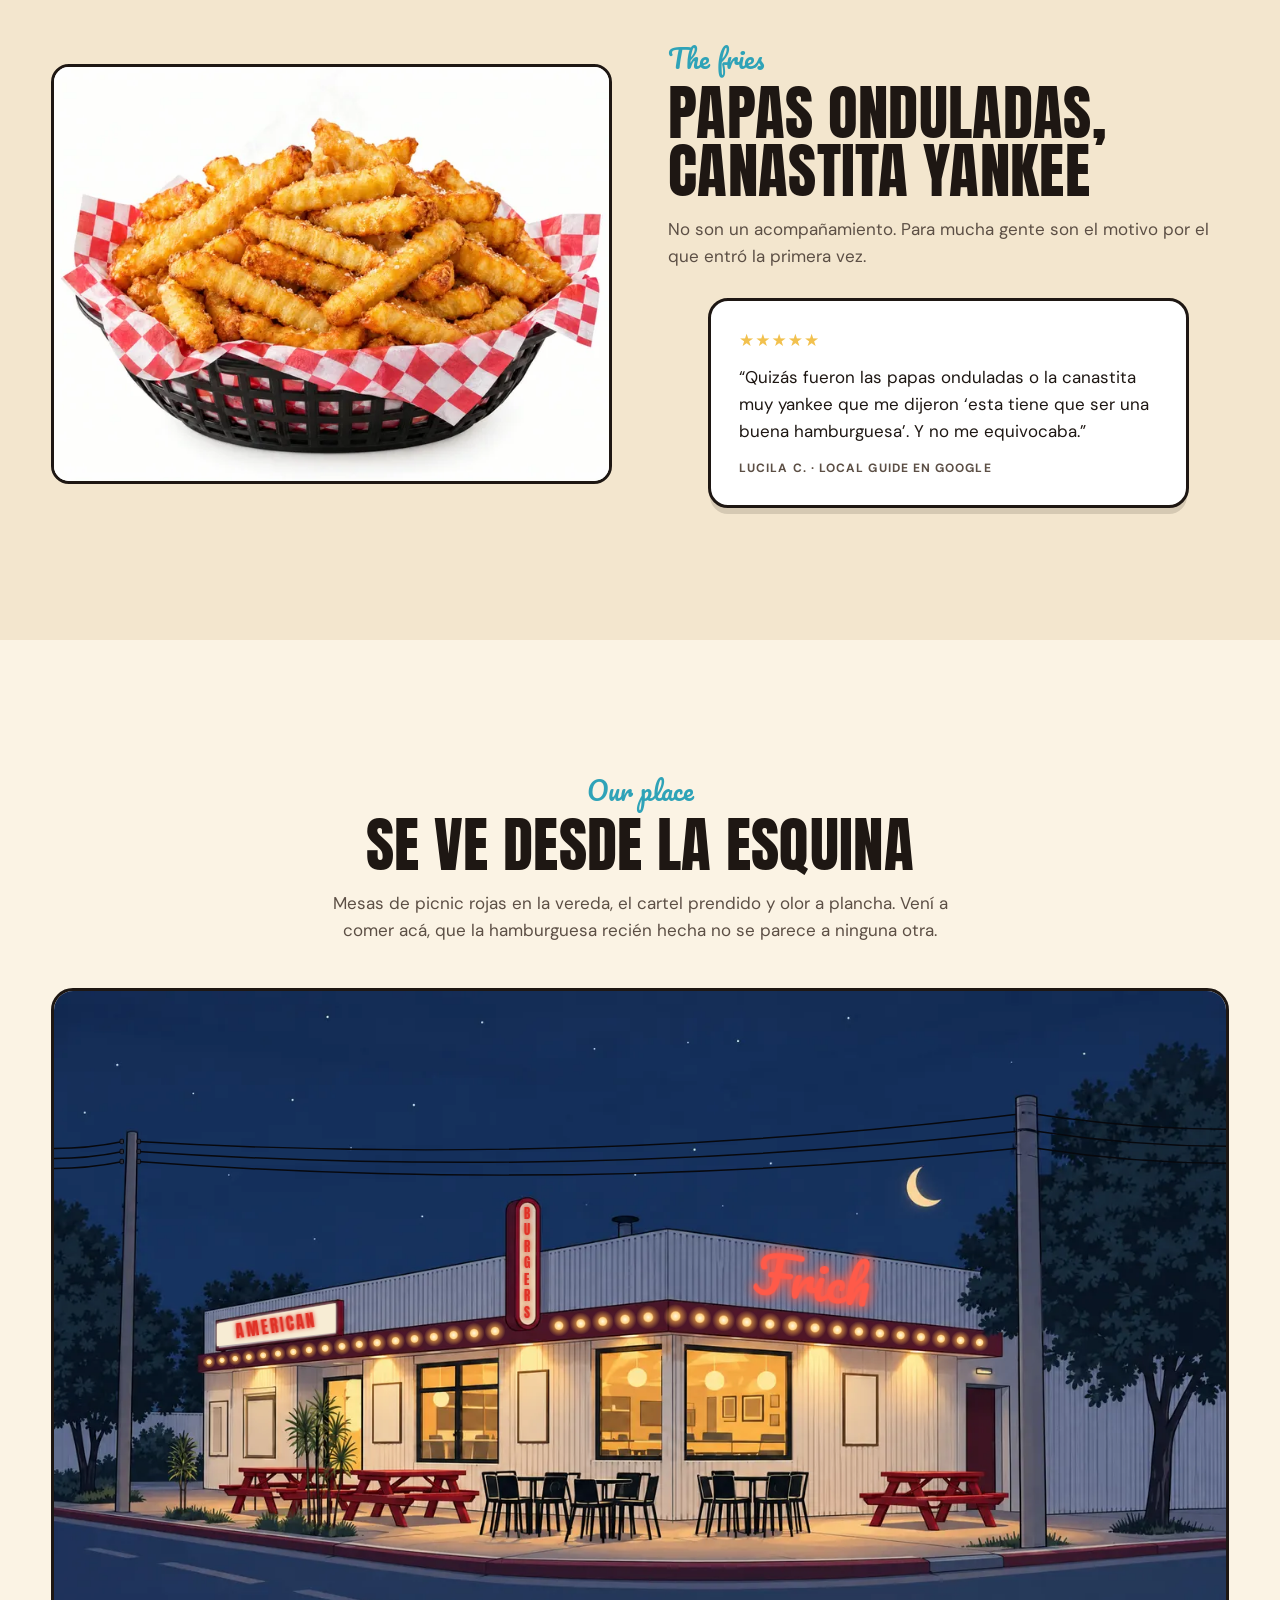
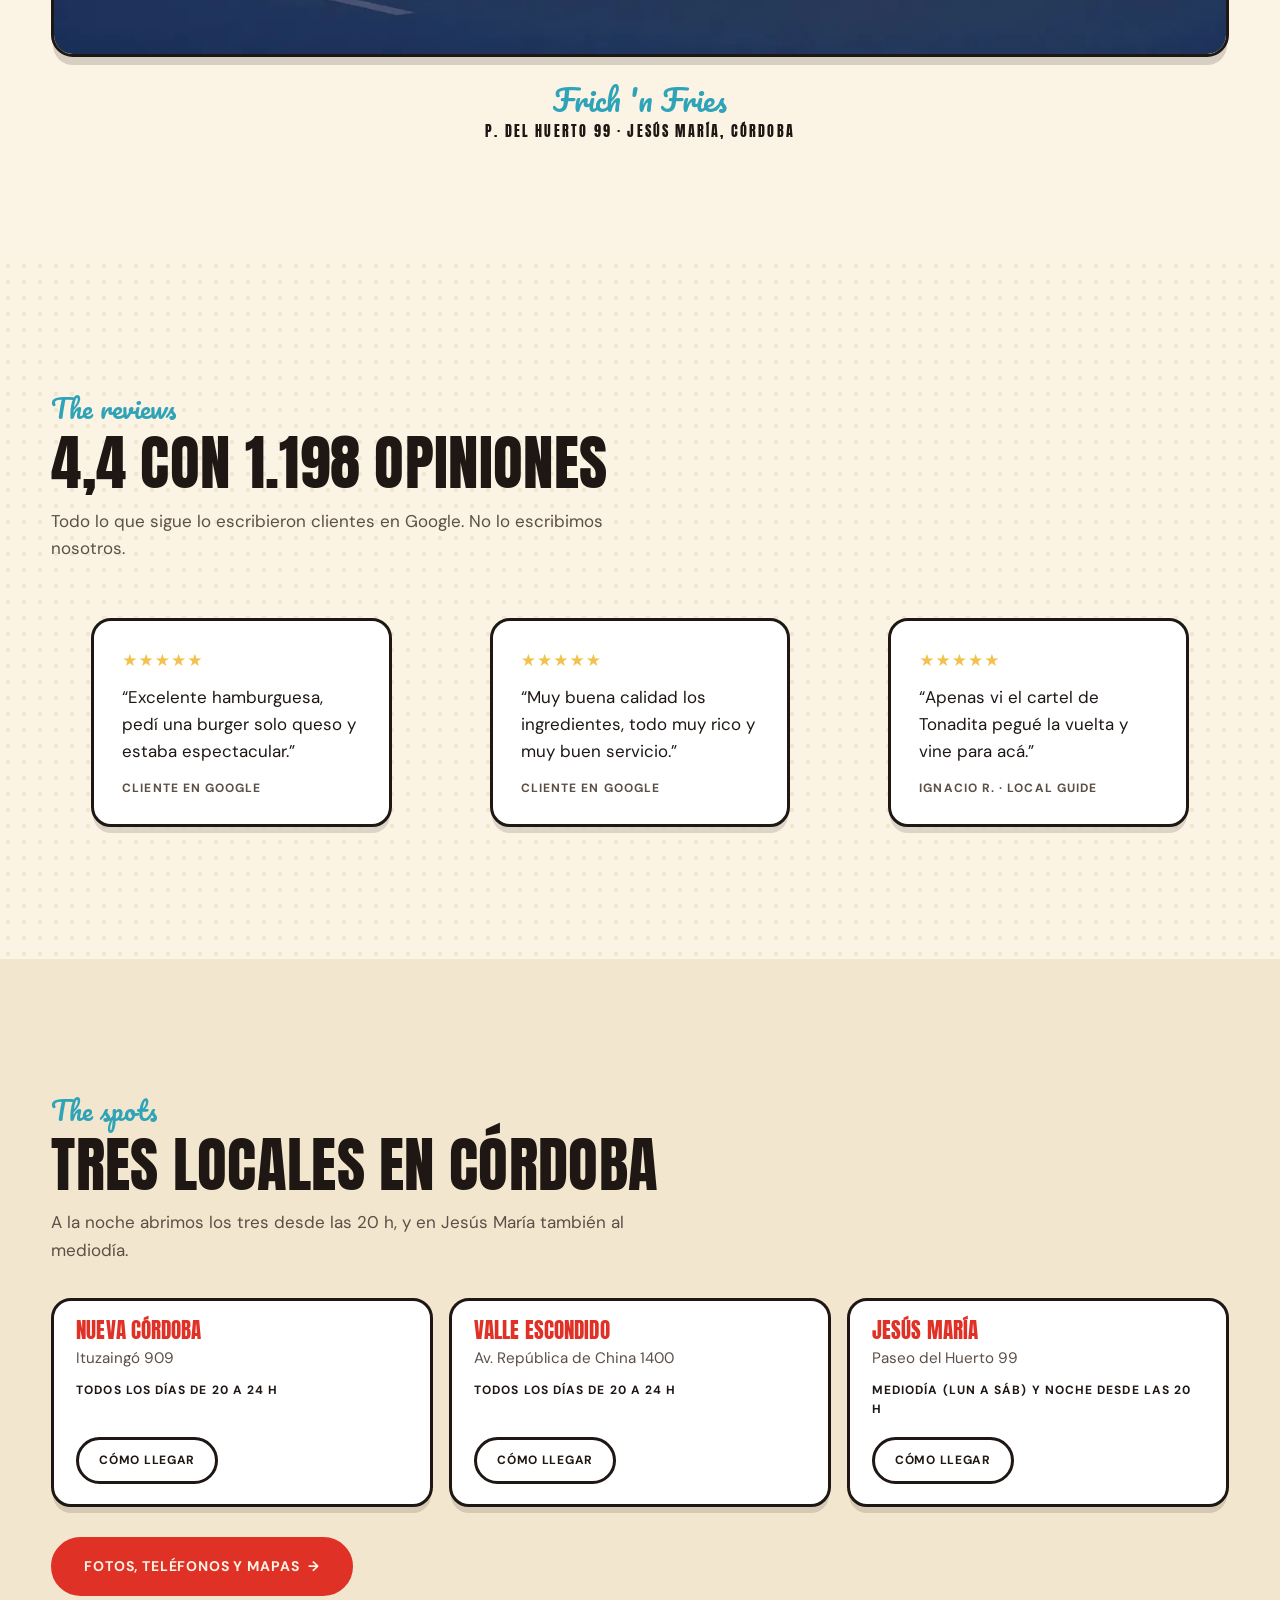
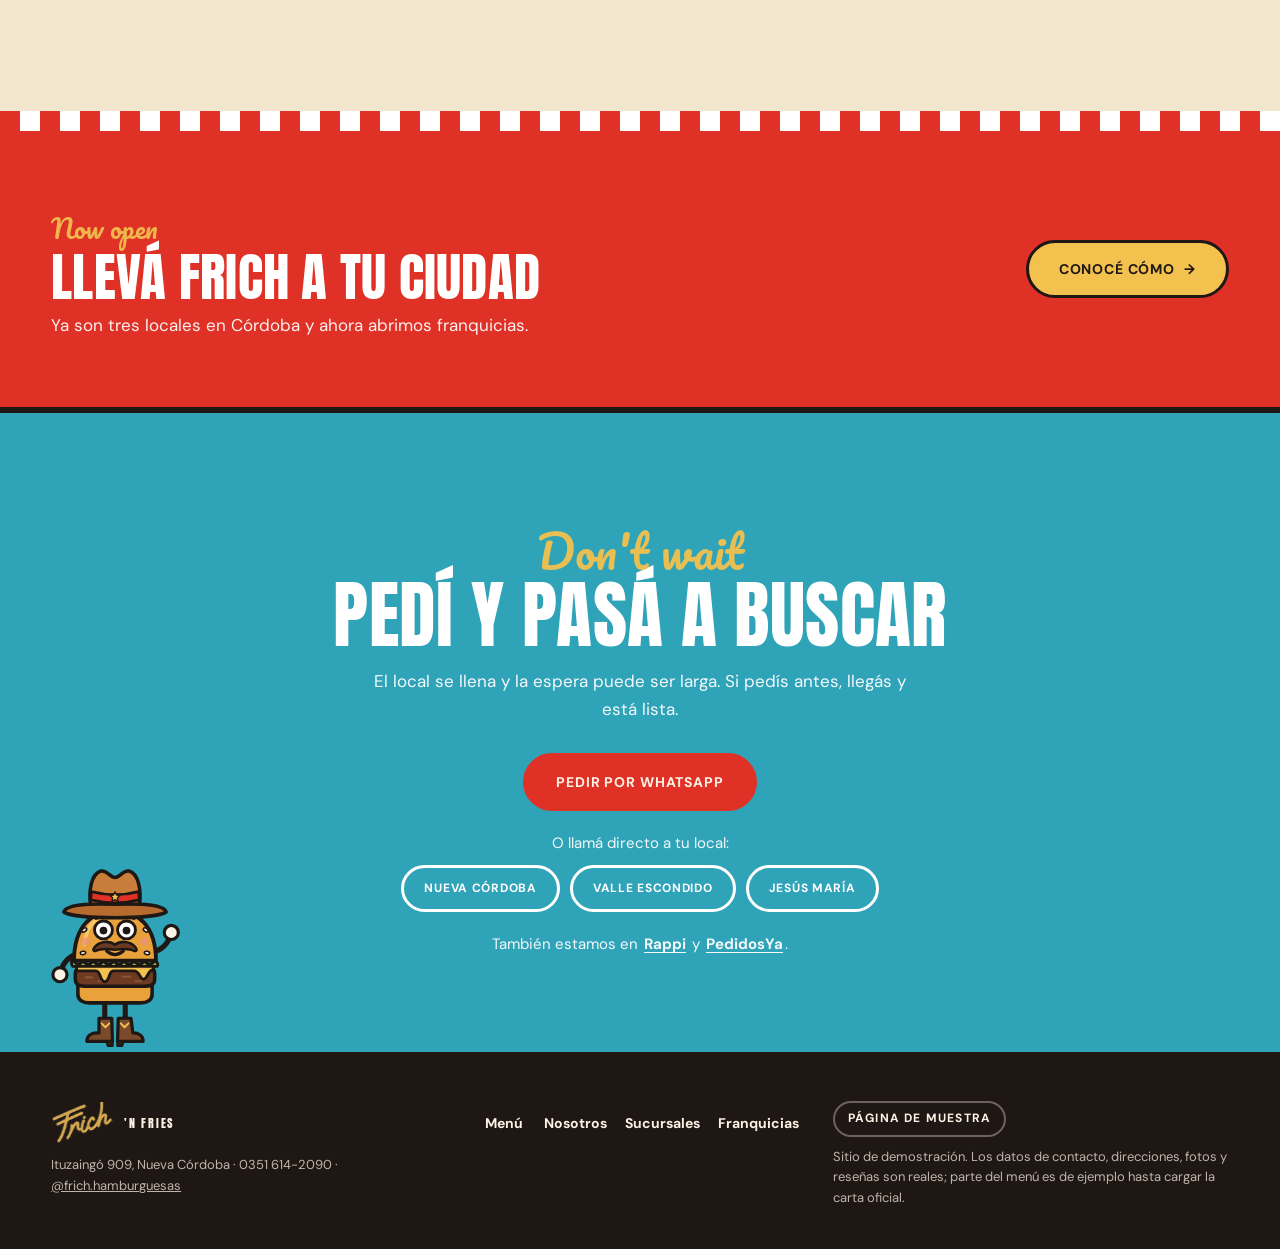
==== commit 796fe531: "Sitio en 4 páginas: Inicio, Nosotros, Sucursales y Franquicias - Inicio con lo indispensable: hero, " ====
--- a/index.html
+++ b/index.html
@@ -13,473 +13,7 @@
 <link rel="preconnect" href="https://fonts.googleapis.com">
 <link rel="preconnect" href="https://fonts.gstatic.com" crossorigin>
 <link rel="stylesheet" href="https://fonts.googleapis.com/css2?family=Anton&family=Pacifico&family=DM+Sans:wght@400;500;700&display=swap">
-<style>
-:root{
-  --cream:#FBF3E4;
-  --cream-deep:#F3E6CE;
-  --ink:#1E1713;
-  --ink-soft:#5C4F45;
-  --red:#E03127;
-  --red-deep:#B8231B;
-  --teal:#2FA3B8;
-  --teal-deep:#1E7F92;
-  --mustard:#F2C14E;
-  --display:'Anton',Impact,sans-serif;
-  --script:'Pacifico',cursive;
-  --body:'DM Sans',system-ui,sans-serif;
-  --ease:cubic-bezier(.2,.7,.2,1);
-}
-*{box-sizing:border-box}
-html,body{overflow-x:hidden;overflow-x:clip}
-html{scroll-behavior:smooth}
-body{margin:0;background:var(--cream);color:var(--ink);font-family:var(--body);
-  font-size:17px;line-height:1.6;-webkit-font-smoothing:antialiased}
-h1,h2,h3{margin:0;font-family:var(--display);font-weight:400;line-height:.95;
-  letter-spacing:.005em;text-transform:uppercase;text-wrap:balance}
-p{margin:0}
-a{color:inherit}
-::selection{background:var(--red);color:var(--cream)}
-:focus-visible{outline:3px solid var(--teal);outline-offset:3px;border-radius:6px}
-.skip{position:absolute;left:-9999px;background:var(--red);color:var(--cream);padding:10px 16px;z-index:200}
-.skip:focus{left:0;top:0}
-.wrap{width:min(1200px,92vw);margin-inline:auto}
-.script{font-family:var(--script);text-transform:none;letter-spacing:0;line-height:1.1}
-
-/* lunares y damero, el patron del genero */
-.dots{background-image:radial-gradient(var(--cream-deep) 2.2px,transparent 2.3px);
-  background-size:16px 16px}
-/* damero rojo y blanco, el patron que ellos ya usan en sus piezas */
-.checker{height:20px;background:
-  repeating-linear-gradient(90deg,var(--red) 0 20px,#fff 20px 40px),
-  repeating-linear-gradient(90deg,#fff 0 20px,var(--red) 20px 40px);
-  background-size:40px 20px;background-position:0 0,0 10px;background-repeat:repeat-x}
-
-/* ---------- boton ---------- */
-.btn{display:inline-flex;align-items:center;justify-content:center;gap:9px;
-  font-family:var(--body);font-weight:700;font-size:14px;letter-spacing:.06em;text-transform:uppercase;
-  padding:15px 30px;border-radius:999px;text-decoration:none;cursor:pointer;border:3px solid var(--red);
-  background:var(--red);color:var(--cream);
-  transition:transform .25s var(--ease),box-shadow .25s var(--ease),background .2s}
-.btn:hover{background:var(--red-deep);border-color:var(--red-deep);
-  transform:translateY(-2px);box-shadow:0 10px 0 -2px rgba(30,23,19,.18)}
-.btn .ar{transition:transform .25s var(--ease)}
-.btn:hover .ar{transform:translateX(4px)}
-.btn.ghost{background:transparent;color:var(--ink);border-color:var(--ink)}
-.btn.ghost:hover{background:var(--ink);color:var(--cream);border-color:var(--ink)}
-.btn.teal{background:var(--teal);border-color:var(--teal);color:#fff}
-.btn.teal:hover{background:var(--teal-deep);border-color:var(--teal-deep)}
-.btn.sm{padding:11px 20px;font-size:12px}
-@media(pointer:coarse){.btn{min-height:46px}}
-
-/* ---------- nav ---------- */
-.nav{position:fixed;inset:12px 0 auto;z-index:70;padding:0 max(3vw,14px)}
-.navin{display:flex;align-items:center;justify-content:space-between;gap:18px;
-  background:#fff;border:3px solid var(--ink);border-radius:999px;padding:9px 12px 9px 22px;
-  box-shadow:0 6px 0 -1px rgba(30,23,19,.14);max-width:1200px;margin-inline:auto}
-.logo{display:flex;align-items:center;gap:9px;min-height:44px;min-width:44px;text-decoration:none;flex-shrink:0}
-.logo .mark{width:34px;height:34px;border-radius:50%;background:var(--red);display:grid;place-items:center;flex-shrink:0}
-.logo .mark svg{width:20px;height:20px}
-/* logo al estilo del suyo: manuscrita roja con la bajada condensada */
-.logo b{display:flex;align-items:center;gap:8px;font-weight:400}
-.logo .logoimg{height:34px;width:auto;display:block;flex-shrink:0}
-footer.site .logo .logoimg{height:42px}
-@media(max-width:600px){.logo .logoimg{height:28px}}
-.logo .scr{font-family:var(--script);font-size:25px;color:var(--red);line-height:1;padding-bottom:2px}
-.logo i{font-family:var(--display);font-style:normal;font-size:12px;letter-spacing:.15em;color:var(--ink)}
-footer.site .logo .scr{color:#fff}
-footer.site .logo i{color:var(--cream)}
-.navlinks{display:none;gap:26px;font-size:14.5px;font-weight:500}
-.navlinks a{text-decoration:none;position:relative;padding:4px 0}
-.navlinks a::after{content:"";position:absolute;left:0;right:0;bottom:0;height:3px;
-  background:var(--red);border-radius:3px;transform:scaleX(0);transition:transform .28s var(--ease)}
-.navlinks a:hover::after{transform:scaleX(1)}
-@media(min-width:960px){.navlinks{display:flex}}
-
-/* ---------- hero ---------- */
-.hero{padding:130px 0 60px;position:relative;overflow:hidden}
-.heroin{display:grid;gap:34px;grid-template-columns:1fr;align-items:center}
-@media(min-width:980px){.heroin{grid-template-columns:1.02fr .98fr;gap:40px;padding-block:24px}}
-.hero .script{color:var(--teal);font-size:clamp(1.9rem,4.6vw,3.4rem);transform:rotate(-3deg);
-  transform-origin:left center;margin-bottom:2px}
-.hero h1{font-size:clamp(2.7rem,8.4vw,6rem);max-width:11ch}
-.hero h1 em{font-style:normal;color:var(--red);display:block}
-.hero .lede{margin-top:20px;max-width:44ch;color:var(--ink-soft);font-size:1.06rem}
-.hero .cta{margin-top:30px;display:flex;gap:14px;flex-wrap:wrap}
-.stars{margin-top:26px;display:inline-flex;align-items:center;gap:11px;background:#fff;
-  border:3px solid var(--ink);border-radius:999px;padding:8px 18px 8px 12px;font-size:14px;font-weight:500}
-.stars b{font-family:var(--display);font-size:20px;letter-spacing:.02em}
-.stars .s{color:var(--mustard);letter-spacing:.06em}
-
-/* soporte de foto del hero */
-.heroart{position:relative;display:grid;place-items:center;min-height:320px}
-.heroart .disc{position:absolute;width:min(92%,520px);aspect-ratio:1;border-radius:50%;
-  background:var(--cream-deep);background-image:radial-gradient(#e6d4b4 2.6px,transparent 2.7px);
-  background-size:19px 19px}
-.heroart .ph{position:relative;width:min(88%,480px);aspect-ratio:1}
-
-/* espacio reservado de foto, se ve intencional hasta que llegue la real */
-.ph{display:grid;place-items:center;border-radius:18px;overflow:hidden;
-  background:var(--cream-deep);border:3px dashed #d9c39a;color:#a8906a}
-.ph.round{border-radius:50%}
-.ph span{font-family:var(--display);font-size:13px;letter-spacing:.14em;text-align:center;padding:10px}
-.ph img{width:100%;height:100%;object-fit:contain;display:block}
-.ph.has{border-style:solid;border-color:var(--ink);background:#fff}
-.heroart .ph.has{border:none;background:none}
-
-/* nombre en manuscrita roja, como en sus propias piezas */
-.card h3{font-family:var(--script);font-size:1.75rem;color:var(--red);
-  text-transform:none;letter-spacing:0;line-height:1.15}
-.price{font-family:var(--display);font-size:1.45rem;letter-spacing:.01em}
-.incl{display:inline-block;font-size:12px;font-weight:700;letter-spacing:.09em;
-  text-transform:uppercase;background:var(--red);color:#fff;border-radius:6px;padding:4px 9px;margin-top:10px}
-
-/* la carta completa */
-.carta{display:grid;gap:40px;grid-template-columns:1fr;margin-top:50px}
-@media(min-width:900px){.carta{grid-template-columns:1fr 1fr;gap:40px 54px}}
-.cgroup h3{font-family:var(--script);color:var(--red);font-size:2rem;
-  text-transform:none;letter-spacing:0;margin-bottom:10px}
-.cgroup .note{font-size:.85rem;font-weight:700;letter-spacing:.06em;text-transform:uppercase;
-  color:var(--teal-deep);margin-bottom:8px}
-.citem{display:flex;gap:16px;align-items:baseline;justify-content:space-between;
-  padding:13px 0;border-bottom:2px dotted #d6c4a4}
-.citem .n{font-family:var(--display);font-size:1.02rem;letter-spacing:.02em;line-height:1.2}
-.citem .ing{display:block;font-family:var(--body);font-size:.85rem;font-weight:400;
-  text-transform:none;letter-spacing:0;color:var(--ink-soft);margin-top:4px;max-width:44ch}
-.citem .p{font-family:var(--display);font-size:1.1rem;color:var(--red);white-space:nowrap}
-
-/* ---------- marquee ---------- */
-.band{background:var(--red);color:var(--cream);padding:15px 0;overflow:hidden;
-  border-block:3px solid var(--ink)}
-.mq{display:flex;width:max-content;animation:mq 26s linear infinite}
-.mq span{font-family:var(--display);font-size:22px;letter-spacing:.06em;padding-inline:20px;
-  display:flex;align-items:center;gap:20px;white-space:nowrap}
-.mq i{font-style:normal;color:var(--mustard)}
-@keyframes mq{to{transform:translateX(-50%)}}
-
-/* ---------- secciones ---------- */
-section.blk{padding:clamp(64px,9vw,118px) 0}
-.head{max-width:56ch}
-.head .kick{font-family:var(--script);color:var(--teal);font-size:1.6rem;margin-bottom:4px}
-.head h2{font-size:clamp(2rem,5.4vw,3.8rem)}
-.head p{margin-top:16px;color:var(--ink-soft);max-width:52ch}
-
-/* carrusel de hamburguesas */
-.rail{display:flex;gap:20px;overflow-x:auto;scroll-snap-type:x mandatory;
-  padding:38px 0 26px;margin-inline:calc((100vw - min(1200px,92vw))/-2);
-  padding-inline:calc((100vw - min(1200px,92vw))/2);scrollbar-width:none}
-.rail::-webkit-scrollbar{display:none}
-.card{flex:0 0 min(300px,78vw);scroll-snap-align:start;background:#fff;
-  border:3px solid var(--ink);border-radius:20px;overflow:hidden;
-  box-shadow:0 8px 0 -2px rgba(30,23,19,.16);
-  transition:transform .3s var(--ease),box-shadow .3s var(--ease);display:flex;flex-direction:column}
-.card:hover{transform:translateY(-6px);box-shadow:0 16px 0 -3px rgba(30,23,19,.2)}
-.card .ph{aspect-ratio:4/3;border-radius:0;border-width:0 0 3px;border-style:solid;border-color:var(--ink)}
-.card .cbody{padding:20px 22px 24px;display:flex;flex-direction:column;flex:1}
-.card h3{font-size:1.5rem}
-.card .desc{margin-top:8px;color:var(--ink-soft);font-size:.95rem;flex:1}
-.card .foot{margin-top:18px;display:flex;align-items:center;justify-content:space-between;gap:12px}
-.tag{font-family:var(--body);font-weight:700;font-size:11px;letter-spacing:.1em;text-transform:uppercase;
-  background:var(--mustard);border:2px solid var(--ink);border-radius:999px;padding:5px 12px}
-.tag.new{background:var(--teal);color:#fff}
-.railhint{font-size:13px;color:var(--ink-soft);font-weight:500;display:flex;align-items:center;gap:8px}
-
-/* papas / split */
-.split{display:grid;gap:34px;grid-template-columns:1fr;align-items:center}
-@media(min-width:900px){.split{grid-template-columns:1fr 1fr;gap:56px}}
-.split.rev>*:first-child{order:2}
-@media(max-width:899px){.split.rev>*:first-child{order:0}}
-.split .ph{aspect-ratio:4/3}
-
-.quote{background:#fff;border:3px solid var(--ink);border-radius:20px;padding:26px 28px;
-  box-shadow:0 8px 0 -2px rgba(30,23,19,.14)}
-.quote p{font-size:1.06rem}
-.quote footer{margin-top:14px;font-size:12px;font-weight:700;letter-spacing:.09em;
-  text-transform:uppercase;color:var(--ink-soft)}
-.quote .s{color:var(--mustard);letter-spacing:.06em;margin-bottom:10px}
-
-.qgrid{display:grid;gap:18px;grid-template-columns:1fr;margin-top:38px}
-@media(min-width:800px){.qgrid{grid-template-columns:repeat(3,1fr)}}
-
-/* sucursales */
-.shops{display:grid;gap:18px;grid-template-columns:1fr;margin-top:38px}
-@media(min-width:800px){.shops{grid-template-columns:repeat(3,1fr)}}
-.shop{background:#fff;border:3px solid var(--ink);border-radius:20px;padding:24px 26px;
-  box-shadow:0 8px 0 -2px rgba(30,23,19,.14)}
-.shop h3{font-size:1.3rem;color:var(--red)}
-.shop .addr{margin-top:8px;color:var(--ink-soft);font-size:.95rem}
-.shop .hrs{margin-top:14px;font-size:12px;font-weight:700;letter-spacing:.09em;text-transform:uppercase}
-
-/* sucursales con foto real */
-.shop{padding:0;overflow:hidden;display:flex;flex-direction:column}
-.shop .foto{aspect-ratio:16/10;border-bottom:3px solid var(--ink);overflow:hidden;background:var(--cream-deep)}
-.shop .foto img{width:100%;height:100%;object-fit:cover;display:block;transition:scale .6s var(--ease)}
-@media(hover:hover){.shop:hover .foto img{scale:1.05}}
-.shop .sb{padding:20px 24px 24px;display:flex;flex-direction:column;flex:1}
-.shop .acts{margin-top:auto;padding-top:18px;display:flex;gap:10px;flex-wrap:wrap}
-.shop .tel{margin-top:2px;color:var(--ink-soft);font-size:.95rem}
-.shop .hrs+.hrs{margin-top:4px}
-
-/* nosotros: fotos reales armadas como collage de polaroids */
-.crew{display:grid;gap:44px;grid-template-columns:1fr;align-items:center}
-@media(min-width:900px){.crew{grid-template-columns:1.05fr .95fr;gap:64px}}
-.crew .head p+p{margin-top:12px}
-.collage{position:relative}
-.snap{background:#fff;border:3px solid var(--ink);border-radius:6px;padding:10px 10px 0;margin:0;
-  box-shadow:0 10px 0 -2px rgba(30,23,19,.16);transition:rotate .5s var(--ease),scale .5s var(--ease)}
-.snap .ph-in{overflow:hidden;background:var(--cream-deep);border-radius:2px}
-.snap img{display:block;width:100%;height:100%;object-fit:cover}
-.snap figcaption{font-family:var(--script);color:var(--red);font-size:1.15rem;line-height:1.2;
-  text-align:center;padding:7px 4px 10px}
-.snap.eq .ph-in{aspect-ratio:5/7}
-.snap.ne .ph-in{aspect-ratio:4/5}
-.snap.am .ph-in{aspect-ratio:16/9}
-@media(min-width:900px){
-  .collage{aspect-ratio:1/1.06}
-  .collage .snap{position:absolute}
-  .snap.eq{left:0;top:2%;width:52%;rotate:-3deg;z-index:2}
-  .snap.ne{right:3%;top:0;width:38%;rotate:4deg;z-index:1}
-  .snap.am{right:0;bottom:0;width:58%;rotate:2deg;z-index:3}
-}
-@media(max-width:899px){
-  .collage{display:grid;gap:22px;justify-items:center}
-  .snap.eq{width:min(78%,360px);rotate:-2deg}
-  .snap.am{width:100%;rotate:1.5deg}
-  .snap.ne{display:none}
-}
-@media(hover:hover){.collage .snap:hover{rotate:0deg;scale:1.03;z-index:5}}
-
-/* franquicias */
-.franq{background:var(--red);color:#fff}
-.franq .head .kick{color:var(--mustard)}
-.franq .head p{color:rgba(255,255,255,.93)}
-.fwrap{display:grid;gap:48px;grid-template-columns:1fr;align-items:center}
-@media(min-width:900px){.fwrap{grid-template-columns:1.12fr .88fr;gap:64px}}
-.facts{list-style:none;padding:0;margin:24px 0 0;display:grid;gap:10px;font-weight:500}
-.facts li{display:flex;gap:12px;align-items:baseline}
-.facts li::before{content:"\2605";color:var(--mustard);flex-shrink:0}
-.fcta{margin-top:30px;background:#fff;color:var(--ink);border:3px solid var(--ink);border-radius:20px;
-  padding:24px 26px;box-shadow:0 10px 0 -2px rgba(30,23,19,.28)}
-.fcta .fnote{font-weight:500}
-.fcta .btn{margin-top:18px}
-.fcta .fine{margin-top:14px;font-size:13px;color:var(--ink-soft)}
-.btn.mustard{background:var(--mustard);border-color:var(--ink);color:var(--ink)}
-.btn.mustard:hover{background:#F6CF6A;border-color:var(--ink)}
-.franq .snap.pk{width:min(100%,380px);margin-inline:auto;rotate:3deg;color:var(--ink)}
-.franq .snap.pk .ph-in{aspect-ratio:4/5}
-@media(max-width:899px){.franq .snap.pk{width:min(80%,320px);order:-1}}
-
-/* cta final */
-.final{background:var(--teal);border-block:3px solid var(--ink);color:#fff;position:relative;overflow:hidden}
-.final .inner{padding:clamp(56px,8vw,96px) 0;text-align:center;position:relative;z-index:2}
-.final .script{color:var(--mustard);font-size:clamp(1.7rem,4vw,2.8rem)}
-.final h2{font-size:clamp(2.2rem,6.6vw,4.6rem);margin-top:4px}
-.final p{margin:18px auto 0;max-width:46ch;opacity:.95}
-.final .cta{margin-top:30px;display:flex;gap:14px;justify-content:center;flex-wrap:wrap}
-.final .btn.ghost{color:#fff;border-color:#fff}
-.final .btn.ghost:hover{background:#fff;color:var(--teal-deep)}
-.final .apps{margin-top:20px;font-size:15px}
-.final .locs{margin-top:10px;display:flex;gap:10px;justify-content:center;flex-wrap:wrap}
-.final .apps a{color:#fff;font-weight:700;text-underline-offset:3px;display:inline-block;padding:12px 4px;margin:-12px -2px}
-
-footer.site{background:var(--ink);color:var(--cream);padding:46px 0 40px}
-footer.site .fx{display:flex;flex-wrap:wrap;gap:20px;justify-content:space-between;align-items:flex-start}
-footer.site a{color:var(--cream)}
-footer.site .small a{display:inline-block;padding:13px 0;margin:-13px 0}
-footer.site .small{font-size:13px;opacity:.72;max-width:44ch;margin-top:10px}
-.demo{display:inline-block;font-size:12px;font-weight:700;letter-spacing:.1em;text-transform:uppercase;
-  border:2px solid rgba(251,243,228,.35);border-radius:999px;padding:6px 13px}
-
-/* ---------- el local ilustrado con su neón encendido ---------- */
-.storefront{position:relative;border:3px solid var(--ink);border-radius:22px;overflow:hidden;
-  box-shadow:0 10px 0 -2px rgba(30,23,19,.16);background:var(--cream);margin-top:44px}
-.storefront>img{width:100%;height:auto;display:block}
-/* el SVG comparte viewBox con la imagen, asi el neon queda clavado en su sitio
-   sea cual sea el tamano de pantalla */
-.neonlayer{position:absolute;inset:0;width:100%;height:100%;pointer-events:none}
-.neonlayer .nscript{font-family:var(--script);fill:#FF5A48;font-size:116px;text-anchor:middle;
-  filter:url(#glowRed);animation:flick 6s infinite}
-.neonlayer .vert{font-family:var(--display);fill:var(--red);font-size:30px;filter:url(#glowSoft);
-  text-anchor:middle;letter-spacing:.04em}
-.neonlayer .board{font-family:var(--display);fill:var(--red);font-size:38px;filter:url(#glowSoft);
-  text-anchor:middle;letter-spacing:.13em}
-.neonlayer .wire{fill:none;stroke:#07080D;stroke-width:3.4;stroke-linecap:round}
-.neonlayer .ins{fill:#2A2D3A;stroke:#07080D;stroke-width:2}
-.neonlayer .tw{fill:url(#gStar);opacity:0;animation:tw 4.6s ease-in-out infinite}
-@keyframes tw{0%,100%{opacity:0}50%{opacity:.9}}
-.neonlayer .fugaz{opacity:0}
-.neonlayer .lit{fill:#F7ECD4;filter:url(#glowSoft)}
-.neonlayer .bulb{fill:url(#gBulb);animation:bulb 1.5s infinite}
-@keyframes flick{0%,92%,100%{opacity:1}93%{opacity:.35}94%{opacity:1}96%{opacity:.55}97%{opacity:1}}
-@keyframes bulb{0%,100%{opacity:.5}16%{opacity:1}}
-.sfcap{text-align:center;margin-top:24px}
-.sfcap .s{display:block;font-family:var(--script);color:var(--teal);font-size:1.9rem;line-height:1.2}
-.sfcap .a{display:block;font-family:var(--display);font-size:.85rem;letter-spacing:.16em;margin-top:4px}
-@media(prefers-reduced-motion:reduce){
-  .neonlayer .nscript,.neonlayer .bulb{animation:none;opacity:1}
-}
-
-/* ---------- Tony, la mascota (las clases internas siguen llamandose .papon / .pp-*) ---------- */
-/* capas: .paponwrap (posición y aparición) > .pp-rig (saltos, giro, inclinación) > svg (respiración) */
-.paponwrap{position:relative;cursor:pointer;-webkit-tap-highlight-color:transparent}
-.pp-rig{transform-origin:50% 100%;rotate:calc(var(--lean,0) * 1deg)}
-.papon{display:block;width:100%;height:auto;overflow:visible;transform-origin:50% 100%;
-  animation:bob 2.8s ease-in-out infinite}
-@keyframes bob{0%,100%{transform:translateY(0) rotate(-1.2deg)}50%{transform:translateY(-3.5%) rotate(1.2deg)}}
-.papon .eye{transform-box:fill-box;transform-origin:center;transition:transform .08s ease}
-.papon.blink .eye{transform:scaleY(.08)}
-.papon .pupil{transition:transform .14s ease-out}
-.papon .pp-arm{transform-box:view-box;transform-origin:156px 164px}
-.papon .pp-arml{transform-box:view-box;transform-origin:44px 164px;transition:transform .45s var(--ease)}
-.papon .pp-cheek{opacity:.75;transform-box:fill-box;transform-origin:center;
-  transition:opacity .3s ease,transform .3s var(--ease)}
-.papon .pp-o{opacity:0}
-/* gestos */
-.paponwrap:hover .pp-arm,.paponwrap.wave .pp-arm{animation:wave .72s var(--ease) 2}
-@keyframes wave{0%,100%{transform:rotate(0)}30%{transform:rotate(-28deg)}62%{transform:rotate(10deg)}}
-.paponwrap.point .pp-arml{transform:rotate(62deg)}
-.paponwrap.blush .pp-cheek{opacity:1;transform:scale(1.5)}
-/* el gesto de Tony: se saca el sombrero para saludar */
-.papon .pp-hat{transform-box:view-box;transform-origin:40px 100px}
-.paponwrap.hat .pp-hat{animation:hatTip .95s var(--ease)}
-@keyframes hatTip{0%,100%{transform:none}30%,62%{transform:translate(-2px,-13px) rotate(-15deg)}}
-.paponwrap.hop .pp-rig{animation:hop .7s var(--ease)}
-.paponwrap.spin .pp-rig{animation:spin .95s var(--ease)}
-.paponwrap.walking .pp-rig{animation:step .34s ease-in-out infinite}
-@keyframes hop{0%{transform:none}14%{transform:scale(1.12,.86)}42%{transform:translateY(-34%) scale(.94,1.08)}
-  70%{transform:translateY(0) scale(1.1,.9)}84%{transform:scale(.97,1.03)}100%{transform:none}}
-@keyframes spin{0%{transform:none}15%{transform:scale(1.1,.88)}50%{transform:translateY(-40%) rotate(180deg)}
-  82%{transform:translateY(0) rotate(360deg) scale(1.08,.92)}100%{transform:rotate(360deg)}}
-@keyframes step{0%,100%{transform:translateY(0) rotate(-3deg)}50%{transform:translateY(-7%) rotate(3deg)}}
-/* cuando habla, la boca se abre y se cierra */
-.paponwrap.talk .pp-smile{animation:yapA .32s steps(1) 6}
-.paponwrap.talk .pp-o{animation:yapB .32s steps(1) 6}
-@keyframes yapA{0%{opacity:1}50%{opacity:0}}
-@keyframes yapB{0%{opacity:0}50%{opacity:1}}
-
-/* globo de diálogo */
-.paponwrap .bubble{position:absolute;left:50%;bottom:calc(100% + 2px);
-  width:max-content;max-width:min(250px,64vw);white-space:normal;line-height:1.3;
-  transform:translate(-50%,10px) scale(.88);transform-origin:50% 100%;
-  background:#fff;border:3px solid var(--ink);border-radius:16px;padding:10px 15px;
-  font-weight:700;font-size:14px;color:var(--ink);text-align:left;opacity:0;pointer-events:none;z-index:6;
-  box-shadow:0 6px 0 -1px rgba(30,23,19,.16);
-  transition:opacity .25s var(--ease),transform .25s var(--ease)}
-.paponwrap .bubble::after{content:"";position:absolute;left:50%;top:100%;
-  transform:translateX(-50%);border:9px solid transparent;border-top-color:var(--ink)}
-.paponwrap.talk .bubble{opacity:1;transform:translate(-50%,0) scale(1)}
-.paponwrap[data-bubble=left] .bubble{left:8%;transform:translate(0,10px) scale(.88);transform-origin:0 100%}
-.paponwrap[data-bubble=left] .bubble::after{left:26px;transform:none}
-.paponwrap[data-bubble=right] .bubble{left:auto;right:4%;transform:translate(0,10px) scale(.88);transform-origin:100% 100%}
-.paponwrap[data-bubble=right] .bubble::after{left:auto;right:22px;transform:none}
-.paponwrap.talk[data-bubble=left] .bubble,.paponwrap.talk[data-bubble=right] .bubble{transform:none}
-
-/* escena 1: el hero */
-.heroart .paponwrap{position:absolute;left:0;bottom:-6%;width:min(40%,200px);z-index:3}
-/* el que acompaña en la esquina */
-.floatp{position:fixed;right:18px;bottom:18px;left:auto;z-index:65;width:104px;
-  opacity:0;transform:translateY(40px) scale(.85);pointer-events:none;
-  transition:opacity .45s var(--ease),transform .5s cubic-bezier(.34,1.56,.64,1)}
-.floatp.on{opacity:1;transform:none;pointer-events:auto}
-.floatp .bubble{font-size:13px}
-@media(max-width:700px){
-  .floatp{width:74px;right:10px;bottom:10px}
-  /* en el telefono, quieto solo asoma la cabeza: no tapa los precios de la carta */
-  .floatp.on{transform:translateY(52%)}
-  .floatp.on.talk,.floatp.on:focus-visible{transform:none}
-  .localp .bubble{font-size:12px;padding:8px 12px}
-}
-/* escena papas: asoma por detrás de la foto */
-.papasart{position:relative}
-.papasart .ph{position:relative;z-index:2}
-.peekp{position:absolute;right:10%;top:0;width:clamp(72px,8.5vw,100px);z-index:1;
-  transition:transform .75s cubic-bezier(.34,1.56,.64,1)}
-.peekp.up{transform:translateY(-58%)}
-/* escena local: llega caminando por la vereda de la ilustración */
-.localp{position:absolute;left:63.8%;bottom:14.6%;width:5.6%;min-width:38px;z-index:3;
-  transform:translateX(780%);transition:transform 2.6s linear}
-.localp.here{transform:none}
-.localp .bubble{font-size:13px}
-/* en telefono el local se encuadra 4:3: se ve el 75% central de la ilustracion (x 336 a 2352 de 2688),
-   el edificio queda un 33% mas grande. Papon se reubica para ese encuadre: pies en x 1790 de la ilustracion */
-@media(max-width:700px){
-  .storefront{aspect-ratio:4/3}
-  .storefront>img{height:100%;object-fit:cover}
-  .localp{left:68.4%;width:7.5%}
-  /* el globo va al costado, a la altura de las mesas: no tapa los carteles ni el neon */
-  .storefront .localp[data-bubble] .bubble{left:auto;right:calc(100% + 10px);bottom:auto;top:2%;
-    max-width:150px;font-size:12px;padding:8px 11px;transform:translate(8px,0) scale(.9);transform-origin:100% 50%}
-  .storefront .localp[data-bubble].talk .bubble{transform:none}
-  .storefront .localp[data-bubble] .bubble::after{left:100%;right:auto;top:50%;transform:translateY(-50%);
-    border:7px solid transparent;border-left-color:#fff} /* blanca: sobre la noche la tinta no se ve */
-}
-/* escena final: festeja el pedido */
-.finalp{position:absolute;left:0;bottom:0;width:clamp(96px,10vw,140px);z-index:3}
-@media(max-width:899px){
-  .finalp{position:relative;left:auto;bottom:auto;margin:0 auto 10px;width:88px}
-  .finalp.paponwrap .bubble{left:50%;right:auto;transform:translate(-50%,10px) scale(.88);transform-origin:50% 100%}
-  .finalp.paponwrap .bubble::after{left:50%;transform:translateX(-50%)}
-  .finalp.paponwrap.talk .bubble{transform:translate(-50%,0) scale(1)}
-}
-@media(prefers-reduced-motion:reduce){
-  .papon .pupil{transition:none}
-}
-
-/* entrada del hero: CSS puro, arranca con el primer dibujo de la pagina (no espera al script) */
-@keyframes hin{from{opacity:0;transform:translateY(18px)}}
-.hin{animation:hin .75s var(--ease) both}
-.hin.d1{animation-delay:.08s}.hin.d2{animation-delay:.16s}.hin.d3{animation-delay:.24s}
-
-/* entradas */
-.rv{opacity:0;transform:translateY(24px);transition:opacity .8s var(--ease),transform .8s var(--ease)}
-.rv.in{opacity:1;transform:none}
-.rv.d1{transition-delay:.08s}.rv.d2{transition-delay:.16s}.rv.d3{transition-delay:.24s}
-
-@media(prefers-reduced-motion:reduce){
-  html{scroll-behavior:auto}
-  *,*::before,*::after{animation:none!important;transition:none!important;transition-delay:0s!important}
-  .rv{opacity:1;transform:none}
-}
-/* ---------- rendimiento en telefonos ---------- */
-.papon{will-change:transform}
-.mq{will-change:transform}
-.storefront:not(.en-vista) .neonlayer *,
-.band:not(.en-vista) .mq,
-.paponwrap:not(.en-vista) .papon,
-.floatp:not(.on) .papon{animation-play-state:paused}
-/* en pantallas tactiles el "hover" queda pegado despues de tocar: se neutraliza y se da respuesta al toque */
-@media(hover:none){
-  .btn:hover{transform:none;box-shadow:none;background:var(--red);border-color:var(--red)}
-  .btn.ghost:hover{background:transparent;color:var(--ink);border-color:var(--ink)}
-  .btn.teal:hover{background:var(--teal);border-color:var(--teal)}
-  .btn.mustard:hover{background:var(--mustard);border-color:var(--ink)}
-  .final .btn.ghost:hover{background:transparent;color:#fff;border-color:#fff}
-  .btn:hover .ar{transform:none}
-  .card:hover{transform:none;box-shadow:0 8px 0 -2px rgba(30,23,19,.16)}
-  .btn:active{transform:scale(.97)}
-}
-/* menu de secciones para telefono y tablet */
-.navtoggle{display:none;margin-left:auto;width:44px;height:44px;flex-shrink:0;padding:0;cursor:pointer;
-  border:3px solid var(--ink);border-radius:50%;background:#fff;
-  flex-direction:column;align-items:center;justify-content:center;gap:4px}
-.navtoggle span{display:block;width:16px;height:2.5px;border-radius:2px;background:var(--ink);
-  transition:transform .25s var(--ease),opacity .2s}
-.navtoggle[aria-expanded=true] span:nth-child(1){transform:translateY(6.5px) rotate(45deg)}
-.navtoggle[aria-expanded=true] span:nth-child(2){opacity:0}
-.navtoggle[aria-expanded=true] span:nth-child(3){transform:translateY(-6.5px) rotate(-45deg)}
-.navmob{max-width:1200px;margin:8px auto 0;display:grid;padding:8px;background:#fff;
-  border:3px solid var(--ink);border-radius:22px;box-shadow:0 6px 0 -1px rgba(30,23,19,.14)}
-.navmob[hidden]{display:none}
-.navmob a{display:flex;align-items:center;min-height:48px;padding:0 16px;border-radius:14px;text-decoration:none;
-  font-family:var(--display);font-size:1.15rem;letter-spacing:.04em;text-transform:uppercase}
-.navmob a:active,.navmob a:focus-visible{background:var(--cream)}
-@media(max-width:959px){.navtoggle{display:flex}}
-@media(min-width:960px){.navmob{display:none!important}}
-.navin .btn.sm{gap:.3em}
-@media(max-width:420px){
-  .navin{gap:10px;padding-left:16px}
-  .logo i,.navin .btn .largo{display:none}
-}
-</style>
+<link rel="stylesheet" href="assets/sitio.css">
 </head>
 <body>
 <a class="skip" href="#main">Saltar al contenido</a>
@@ -492,9 +26,9 @@
     <nav class="navlinks" aria-label="Secciones">
       <a href="#menu">Menú</a>
       <a href="#papas">Las papas</a>
-      <a href="#nosotros">Nosotros</a>
-      <a href="#sucursales">Sucursales</a>
-      <a href="#franquicias">Franquicias</a>
+      <a href="nosotros.html">Nosotros</a>
+      <a href="sucursales.html">Sucursales</a>
+      <a href="franquicias.html">Franquicias</a>
     </nav>
     <button class="navtoggle" type="button" aria-expanded="false" aria-controls="navmob" aria-label="Abrir el menú de secciones">
       <span></span><span></span><span></span>
@@ -504,9 +38,9 @@
   <nav class="navmob" id="navmob" aria-label="Secciones" hidden>
     <a href="#menu">Menú</a>
     <a href="#papas">Las papas</a>
-    <a href="#nosotros">Nosotros</a>
-    <a href="#sucursales">Sucursales</a>
-    <a href="#franquicias">Franquicias</a>
+    <a href="nosotros.html">Nosotros</a>
+    <a href="sucursales.html">Sucursales</a>
+    <a href="franquicias.html">Franquicias</a>
   </nav>
 </header>
 
@@ -832,35 +366,6 @@
   </div>
 </section>
 
-<!-- ================= NOSOTROS ================= -->
-<section class="blk" id="nosotros">
-  <div class="wrap crew">
-    <div class="collage">
-      <figure class="snap eq rv">
-        <div class="ph-in"><img src="assets/equipo-600.webp" srcset="assets/equipo-600.webp 600w, assets/equipo-800.webp 800w" sizes="(min-width:900px) 300px, 78vw" width="800" height="1162" decoding="async" alt="Dos integrantes del equipo de Frich con buzos de la marca" loading="lazy" style="object-position:50% 30%"></div>
-        <figcaption>Los del buzo</figcaption>
-      </figure>
-      <figure class="snap ne rv d1">
-        <div class="ph-in"><img src="assets/neon-480.webp" srcset="assets/neon-480.webp 480w" sizes="220px" width="760" height="942" decoding="async" alt="Cartel de neón de Frich con la flecha encendida" loading="lazy"></div>
-        <figcaption>Siempre prendido</figcaption>
-      </figure>
-      <figure class="snap am rv d2">
-        <div class="ph-in"><img src="assets/ambiente-700.webp" srcset="assets/ambiente-700.webp 700w, assets/ambiente-1320.webp 1320w" sizes="(min-width:900px) 330px, 92vw" width="1320" height="624" decoding="async" alt="El local de Jesús María de noche, con gente comiendo en las mesas de picnic de la vereda" loading="lazy" style="object-position:50% 60%"></div>
-        <figcaption>Una noche en Jesús María</figcaption>
-      </figure>
-    </div>
-    <div class="head rv d1">
-      <p class="kick">The crew</p>
-      <h2>Le ponemos el buzo</h2>
-      <p>Frich es cordobés de punta a punta: tres locales, la plancha siempre caliente y un equipo
-        que le pone el buzo todos los días. Literal, mirá la foto.</p>
-      <p>Y se nota en cada detalle: el neón prendido, la bolsa de papel, las mesas rojas en la vereda
-        llenas un viernes a la noche. Así nos gusta comer una hamburguesa.</p>
-      <div class="cta" style="margin-top:26px"><a class="btn ghost" href="#sucursales">Conocé los locales <span class="ar">&rarr;</span></a></div>
-    </div>
-  </div>
-</section>
-
 <!-- ================= RESEÑAS ================= -->
 <section class="blk dots" id="resenas">
   <div class="wrap">
@@ -889,89 +394,48 @@
   </div>
 </section>
 
-<!-- ================= SUCURSALES ================= -->
+<!-- ================= SUCURSALES (resumen) ================= -->
 <section class="blk" id="sucursales" style="background:var(--cream-deep)">
   <div class="wrap">
     <div class="head rv">
       <p class="kick">The spots</p>
       <h2>Tres locales en Córdoba</h2>
-      <p>A la noche abrimos los tres desde las 20 h, y en Jesús María también al mediodía. El de Nueva
-        Córdoba es chico y se llena, así que si vas temprano o pedís para llevar, la pasás mejor.</p>
-    </div>
-    <div class="shops">
-      <article class="shop rv">
-        <div class="foto"><img src="assets/suc-nueva-cordoba-700.webp" srcset="assets/suc-nueva-cordoba-700.webp 700w, assets/suc-nueva-cordoba-900.webp 900w" sizes="(min-width:800px) 380px, 92vw" width="900" height="634" decoding="async" alt="Frente del local de Nueva Córdoba, sobre la vereda arbolada de Ituzaingó" loading="lazy" style="object-position:50% 45%"></div>
-        <div class="sb">
-          <h3>Nueva Córdoba</h3>
-          <p class="addr">Ituzaingó 909</p>
-          <p class="tel">0351 614-2090</p>
-          <p class="hrs">Todos los días de 20 a 24 h</p>
-          <div class="acts">
-            <a class="btn sm ghost" href="https://www.google.com/maps/dir/?api=1&destination=Frich%20Hamburguesas%20Ituzaing%C3%B3%20909%20C%C3%B3rdoba" target="_blank" rel="noopener" aria-label="Cómo llegar al local de Nueva Córdoba">Cómo llegar</a>
-            <a class="btn sm" href="tel:+543516142090" aria-label="Llamar al local de Nueva Córdoba">Llamar</a>
-          </div>
-        </div>
-      </article>
-      <article class="shop rv d1">
-        <div class="foto"><img src="assets/suc-valle-escondido-700.webp" srcset="assets/suc-valle-escondido-700.webp 700w, assets/suc-valle-escondido-900.webp 900w" sizes="(min-width:800px) 380px, 92vw" width="900" height="1110" decoding="async" alt="El local de Valle Escondido de noche, con gente esperando en la puerta" loading="lazy" style="object-position:50% 58%"></div>
-        <div class="sb">
-          <h3>Valle Escondido</h3>
-          <p class="addr">Av. República de China 1400</p>
-          <p class="tel">0351 215-1167</p>
-          <p class="hrs">Todos los días de 20 a 24 h</p>
-          <div class="acts">
-            <a class="btn sm ghost" href="https://www.google.com/maps/dir/?api=1&destination=Frich%20Hamburguesas%20Av%20Rep%C3%BAblica%20de%20China%201400%20C%C3%B3rdoba" target="_blank" rel="noopener" aria-label="Cómo llegar al local de Valle Escondido">Cómo llegar</a>
-            <a class="btn sm" href="tel:+543512151167" aria-label="Llamar al local de Valle Escondido">Llamar</a>
-          </div>
-        </div>
-      </article>
-      <article class="shop rv d2">
-        <div class="foto"><img src="assets/suc-jesus-maria-700.webp" srcset="assets/suc-jesus-maria-700.webp 700w, assets/suc-jesus-maria-1100.webp 1100w" sizes="(min-width:800px) 380px, 92vw" width="1100" height="492" decoding="async" alt="El local de Jesús María al atardecer, con las mesas de picnic rojas en la vereda" loading="lazy" style="object-position:55% 55%"></div>
-        <div class="sb">
-          <h3>Jesús María</h3>
-          <p class="addr">Paseo del Huerto 99</p>
-          <p class="tel">03525 55-5050</p>
-          <p class="hrs">Mediodía: lunes a sábado de 12 a 15 h</p>
-          <p class="hrs">Noche: todos los días desde las 20 h</p>
-          <div class="acts">
-            <a class="btn sm ghost" href="https://www.google.com/maps/dir/?api=1&destination=Frich%20Hamburguesas%20Paseo%20del%20Huerto%2099%20Jes%C3%BAs%20Mar%C3%ADa%20C%C3%B3rdoba" target="_blank" rel="noopener" aria-label="Cómo llegar al local de Jesús María">Cómo llegar</a>
-            <a class="btn sm" href="tel:+543525555050" aria-label="Llamar al local de Jesús María">Llamar</a>
-          </div>
-        </div>
-      </article>
-    </div>
-  </div>
-</section>
-
-<!-- ================= FRANQUICIAS ================= -->
+      <p>A la noche abrimos los tres desde las 20 h, y en Jesús María también al mediodía.</p>
+    </div>
+    <div class="locmini">
+      <article class="lm rv">
+        <h3>Nueva Córdoba</h3>
+        <p class="addr">Ituzaingó 909</p>
+        <p class="hrs">Todos los días de 20 a 24 h</p>
+        <a class="btn sm ghost" href="https://www.google.com/maps/dir/?api=1&amp;destination=Frich%20Hamburguesas%20Ituzaing%C3%B3%20909%20C%C3%B3rdoba" target="_blank" rel="noopener" aria-label="Cómo llegar al local de Nueva Córdoba">Cómo llegar</a>
+      </article>
+      <article class="lm rv d1">
+        <h3>Valle Escondido</h3>
+        <p class="addr">Av. República de China 1400</p>
+        <p class="hrs">Todos los días de 20 a 24 h</p>
+        <a class="btn sm ghost" href="https://www.google.com/maps/dir/?api=1&amp;destination=Frich%20Hamburguesas%20Av%20Rep%C3%BAblica%20de%20China%201400%20C%C3%B3rdoba" target="_blank" rel="noopener" aria-label="Cómo llegar al local de Valle Escondido">Cómo llegar</a>
+      </article>
+      <article class="lm rv d2">
+        <h3>Jesús María</h3>
+        <p class="addr">Paseo del Huerto 99</p>
+        <p class="hrs">Mediodía (lun a sáb) y noche desde las 20 h</p>
+        <a class="btn sm ghost" href="https://www.google.com/maps/dir/?api=1&amp;destination=Frich%20Hamburguesas%20Paseo%20del%20Huerto%2099%20Jes%C3%BAs%20Mar%C3%ADa%20C%C3%B3rdoba" target="_blank" rel="noopener" aria-label="Cómo llegar al local de Jesús María">Cómo llegar</a>
+      </article>
+    </div>
+    <p class="mas rv"><a class="btn" href="sucursales.html">Fotos, teléfonos y mapas <span class="ar">&rarr;</span></a></p>
+  </div>
+</section>
+
+<!-- ================= FRANQUICIAS (aviso) ================= -->
 <div class="checker" aria-hidden="true"></div>
-<section class="blk franq" id="franquicias">
-  <div class="wrap fwrap">
-    <div>
-      <div class="head rv">
-        <p class="kick">Now open</p>
-        <h2>Llevá Frich a tu ciudad</h2>
-        <p>Ya son tres locales en Córdoba y ahora abrimos la puerta a nuevas sucursales.
-          Buscamos socios que compartan la pasión por la gastronomía y que estén en la operación
-          del día a día del local.</p>
-      </div>
-      <ul class="facts rv d1">
-        <li>Tres locales funcionando en Córdoba.</li>
-        <li>4,4 estrellas con 1.198 opiniones en Google.</li>
-        <li>Una marca con identidad propia: carta, cartel y packaging.</li>
-      </ul>
-      <div class="fcta rv d2">
-        <p class="fnote">El primer paso es un formulario. No es una aprobación: es para conocernos
-          y ver si hay un buen encaje entre las dos partes.</p>
-        <a class="btn mustard" href="https://docs.google.com/forms/d/e/1FAIpQLSfclbAx7eWhkjePWXjdJE_mANjb1KbXXXr2iTT-DNzI3LgleQ/viewform" target="_blank" rel="noopener">Completar el formulario <span class="ar">&rarr;</span></a>
-        <p class="fine">Te va a preguntar en qué ciudad querés abrir, si ya tenés local, tu experiencia
-          en gastronomía y en qué plazo te gustaría arrancar.</p>
-      </div>
-    </div>
-    <figure class="snap pk rv d1">
-      <div class="ph-in"><img src="assets/packaging-560.webp" srcset="assets/packaging-560.webp 560w, assets/packaging-760.webp 760w" sizes="(min-width:900px) 380px, 80vw" width="760" height="1320" decoding="async" alt="Bolsa de papel blanca de Frich 'n Fries con el logo" loading="lazy" style="object-position:50% 62%"></div>
-      <figcaption>Tu próxima bolsa, en tu ciudad</figcaption>
-    </figure>
+<section class="franqmini" id="franquicias">
+  <div class="wrap fm">
+    <div class="rv">
+      <p class="kick">Now open</p>
+      <h2>Llevá Frich a tu ciudad</h2>
+      <p>Ya son tres locales en Córdoba y ahora abrimos franquicias.</p>
+    </div>
+    <a class="btn mustard rv d1" href="franquicias.html">Conocé cómo <span class="ar">&rarr;</span></a>
   </div>
 </section>
 
@@ -1009,6 +473,9 @@
       <p class="small">Ituzaingó 909, Nueva Córdoba · 0351 614-2090 ·
         <a href="https://www.instagram.com/frich.hamburguesas/" target="_blank" rel="noopener">@frich.hamburguesas</a></p>
     </div>
+    <nav class="footlinks" aria-label="Páginas">
+      <a href="index.html#menu">Menú</a><a href="nosotros.html">Nosotros</a><a href="sucursales.html">Sucursales</a><a href="franquicias.html">Franquicias</a>
+    </nav>
     <div>
       <span class="demo">Página de muestra</span>
       <p class="small">Sitio de demostración. Los datos de contacto, direcciones, fotos y reseñas son reales;
@@ -1017,417 +484,10 @@
   </div>
 </footer>
 
-<!-- Tony, la mascota: smash burger cowboy con tonada cordobesa. Se dibuja una vez y se clona donde haga falta. -->
-<template id="papon-tpl">
-<svg class="papon" viewBox="0 0 200 320" xmlns="http://www.w3.org/2000/svg" aria-hidden="true">
-  <g stroke="#1E1713" stroke-linecap="round" stroke-linejoin="round">
-    <!-- piernas y botas de cowboy -->
-    <path d="M84 238v34" fill="none" stroke-width="8"/>
-    <path d="M116 238v34" fill="none" stroke-width="8"/>
-    <path d="M75 266 L95 266 L96 302 L56 302 C56 293 63 289 72 289 L75 289 Z" fill="#7A4A2A" stroke-width="5"/>
-    <path d="M105 266 L125 266 L128 289 C137 289 144 293 144 302 L104 302 Z" fill="#7A4A2A" stroke-width="5"/>
-    <path d="M87 302 L96 302 L96 309 L89 309 Z" fill="#3E2616" stroke-width="4"/>
-    <path d="M104 302 L113 302 L111 309 L104 309 Z" fill="#3E2616" stroke-width="4"/>
-    <path d="M79 274l6 6 6-6M109 274l6 6 6-6" fill="none" stroke="#F2C14E" stroke-width="3"/>
-    <!-- brazo izquierdo, el que señala -->
-    <g class="pp-arml">
-      <path d="M44 164q-24 8-28 28" fill="none" stroke-width="8"/>
-      <circle cx="14" cy="198" r="11" fill="#FBF3E4" stroke-width="5"/>
-    </g>
-    <!-- brazo derecho, el que saluda -->
-    <g class="pp-arm">
-      <path d="M156 164q24-6 30-26" fill="none" stroke-width="8"/>
-      <circle cx="188" cy="132" r="11" fill="#FBF3E4" stroke-width="5"/>
-    </g>
-    <!-- pan de abajo, medallon smash, cheddar y lechuga -->
-    <path d="M42 214 L158 214 L158 228 C158 238 150 242 140 242 L60 242 C50 242 42 238 42 228 Z" fill="#E9A23B" stroke-width="5.5"/>
-    <path d="M38 196 C38 188 44 186 52 186 L148 186 C156 186 162 188 162 196 L162 206 C162 214 156 216 148 216 L52 216 C44 216 38 214 38 206 Z" fill="#6E3B22" stroke-width="5.5"/>
-    <path d="M54 202h10M74 208h9M112 201h12M132 208h9" fill="none" stroke="#8E5433" stroke-width="3"/>
-    <path d="M40 182 L160 182 L160 190 C151 190 152 204 145 205 C138 206 140 192 129 192 L97 192 C90 192 92 209 84 209 C76 209 78 192 70 192 L40 192 Z" fill="#F2C14E" stroke-width="4.5"/>
-    <path d="M34 174 Q42 188 50 176 Q58 188 66 176 Q74 188 82 176 Q90 188 98 176 Q106 188 114 176 Q122 188 130 176 Q138 188 146 176 Q154 188 162 176 Q169 180 166 185 L34 185 Q30 180 34 174 Z" fill="#86BF4E" stroke-width="4.5"/>
-    <!-- pan de arriba con sesamo -->
-    <path d="M36 176 C36 122 64 98 100 98 C136 98 164 122 164 176 Z" fill="#E9A23B" stroke-width="6"/>
-    <path d="M52 150 C54 132 60 120 70 112" fill="none" stroke="#F6C66B" stroke-width="6"/>
-    <g fill="#FBF3E4" stroke-width="2.5">
-      <ellipse cx="52" cy="128" rx="4.2" ry="2.6" transform="rotate(-35 52 128)"/>
-      <ellipse cx="148" cy="128" rx="4.2" ry="2.6" transform="rotate(35 148 128)"/>
-      <ellipse cx="50" cy="164" rx="4.2" ry="2.6" transform="rotate(-10 50 164)"/>
-      <ellipse cx="150" cy="164" rx="4.2" ry="2.6" transform="rotate(10 150 164)"/>
-    </g>
-    <!-- cara -->
-    <path d="M70 110q11-6 22-1M108 109q11-5 22 1" fill="none" stroke-width="4.5"/>
-    <g class="eyes">
-      <circle class="eye" cx="82" cy="128" r="14" fill="#fff" stroke-width="4.5"/>
-      <circle class="eye" cx="118" cy="128" r="14" fill="#fff" stroke-width="4.5"/>
-      <circle class="pupil" cx="82" cy="129" r="6" fill="#1E1713" stroke="none"/>
-      <circle class="pupil" cx="118" cy="129" r="6" fill="#1E1713" stroke="none"/>
-    </g>
-    <circle class="pp-cheek" cx="54" cy="146" r="6" fill="#E8907F" stroke="none"/>
-    <circle class="pp-cheek" cx="146" cy="146" r="6" fill="#E8907F" stroke="none"/>
-    <path class="pp-smile" d="M87 161q13 11 26 0" fill="none" stroke-width="5"/>
-    <ellipse class="pp-o" cx="100" cy="166" rx="7" ry="7" fill="#7A2A1F" stroke-width="4"/>
-    <!-- bigote -->
-    <path d="M100 151 C92 145 78 145 70 153 C66 157 64 161 70 161 C76 157 86 157 100 159 C114 157 124 157 130 161 C136 161 134 157 130 153 C122 145 108 145 100 151 Z" fill="#6B3A22" stroke-width="4"/>
-    <!-- sombrero de cowboy: se lo saca para saludar -->
-    <g class="pp-hat">
-      <path d="M62 92 C58 64 64 40 78 36 C88 34 92 46 100 46 C108 46 112 34 122 36 C136 40 142 64 138 92 Z" fill="#C97D3A" stroke-width="5.5"/>
-      <path d="M63 68 C86 74 114 74 137 68 L138 81 C114 87 86 87 62 81 Z" fill="#E03127" stroke-width="4.5"/>
-      <path d="M100 68.5l2.4 5 5.4.6-4 3.7 1.1 5.3-4.9-2.7-4.8 2.7 1.1-5.3-4-3.7 5.4-.6z" fill="#F2C14E" stroke-width="2"/>
-      <path d="M20 100 C38 112 162 112 180 100 C178 90 150 86 100 88 C50 86 22 90 20 100 Z" fill="#B86B2E" stroke-width="5.5"/>
-    </g>
-  </g>
-</svg>
-</template>
-
 <div class="paponwrap floatp" id="paponFloat" data-bubble="right" role="button" tabindex="0" aria-label="Tony, la mascota. Tocalo y te cuenta algo de esta sección.">
   <div class="bubble" aria-hidden="true"></div>
 </div>
 
-<script>
-(function(){
-'use strict';
-/* entradas al hacer scroll, con red de seguridad:
-   si el observador no dispara, a los 2,5 s se muestra todo igual */
-var els=[].slice.call(document.querySelectorAll('.rv'));
-function showAll(){els.forEach(function(e){e.classList.add('in');});}
-if('IntersectionObserver' in window){
-  var io=new IntersectionObserver(function(en){
-    en.forEach(function(e){if(e.isIntersecting){e.target.classList.add('in');io.unobserve(e.target);}});
-  },{rootMargin:'0px 0px -8% 0px',threshold:.06});
-  els.forEach(function(e){io.observe(e);});
-  setTimeout(showAll,2500);
-}else{showAll();}
-
-/* el carrusel se puede arrastrar con el mouse, no solo con la rueda */
-var rail=document.getElementById('rail');
-if(rail){
-  var down=false,startX=0,startL=0;
-  rail.addEventListener('pointerdown',function(e){
-    rail.setAttribute('data-drag','0');
-    if(e.target.closest('a'))return;
-    down=true;startX=e.clientX;startL=rail.scrollLeft;rail.style.cursor='grabbing';
-  });
-  window.addEventListener('pointerup',function(){down=false;rail.style.cursor='';});
-  window.addEventListener('pointermove',function(e){
-    if(!down)return;
-    if(Math.abs(e.clientX-startX)>6)rail.setAttribute('data-drag','1');
-    rail.scrollLeft=startL-(e.clientX-startX);
-  });
-}
-
-/* el menu del telefono: abre, cierra al elegir, con Escape o tocando afuera */
-(function(){
-  var tg=document.querySelector('.navtoggle'), nm=document.getElementById('navmob');
-  if(!tg||!nm)return;
-  function abrir(si){
-    tg.setAttribute('aria-expanded',si?'true':'false');
-    tg.setAttribute('aria-label',si?'Cerrar el menú':'Abrir el menú de secciones');
-    nm.hidden=!si;
-  }
-  tg.addEventListener('click',function(){abrir(nm.hidden);});
-  nm.addEventListener('click',function(e){if(e.target.closest('a'))abrir(false);});
-  document.addEventListener('keydown',function(e){if(e.key==='Escape'&&!nm.hidden){abrir(false);tg.focus();}});
-  document.addEventListener('click',function(e){if(!nm.hidden&&!e.target.closest('.nav'))abrir(false);});
-})();
-
-/* lo que se anima solo corre mientras esta en pantalla */
-(function(){
-  var els=document.querySelectorAll('.storefront,.band,.paponwrap');
-  if(!('IntersectionObserver' in window)){[].forEach.call(els,function(e){e.classList.add('en-vista');});return;}
-  var io=new IntersectionObserver(function(en){en.forEach(function(e){e.target.classList.toggle('en-vista',e.isIntersecting);});},{rootMargin:'120px 0px'});
-  [].forEach.call(els,function(e){io.observe(e);});
-})();
-
-/* ---------- estrella fugaz sobre el local ---------- */
-(function(){
-  var g=document.getElementById('fugaz'), sf=document.querySelector('.storefront');
-  if(!g||!sf||!g.animate||matchMedia('(prefers-reduced-motion: reduce)').matches)return;
-  function rnd(a,b){return a+Math.random()*(b-a);}
-  function aLaVista(){var r=sf.getBoundingClientRect();return r.bottom>0&&r.top<innerHeight;}
-  function cruzar(){
-    if(!document.hidden&&aLaVista()){
-      /* siempre en la franja alta del cielo: lejos de la luna, los postes y el techo */
-      var derecha=Math.random()<.5, ang=rnd(14,26), largo=rnd(360,440);
-      var x0=derecha?rnd(380,1700):rnd(820,2120), y0=rnd(30,165);
-      var th=derecha?ang:180-ang, rad=th*Math.PI/180;
-      var x1=x0+Math.cos(rad)*largo, y1=y0+Math.sin(rad)*largo;
-      g.animate([
-        {transform:'translate('+x0+'px,'+y0+'px) rotate('+th+'deg)',opacity:0},
-        {opacity:1,offset:.18},{opacity:1,offset:.7},
-        {transform:'translate('+x1+'px,'+y1+'px) rotate('+th+'deg)',opacity:0}
-      ],{duration:rnd(950,1300),easing:'cubic-bezier(.3,.1,.6,1)'});
-    }
-    setTimeout(cruzar,rnd(4500,9000));
-  }
-  setTimeout(cruzar,1800);
-})();
-
-/* ---------- Tony, la mascota: narra el recorrido y cuenta datos de cada seccion ---------- */
-(function(){
-  var tpl=document.getElementById('papon-tpl');
-  var wraps=[].slice.call(document.querySelectorAll('.paponwrap'));
-  if(!tpl||!wraps.length)return;
-  var reduce=matchMedia('(prefers-reduced-motion: reduce)').matches;
-  function $(id){return document.getElementById(id);}
-
-  wraps.forEach(function(w){
-    var rig=document.createElement('div');
-    rig.className='pp-rig';
-    rig.appendChild(tpl.content.cloneNode(true));
-    w.insertBefore(rig,w.firstChild);
-  });
-  var svgs=[].slice.call(document.querySelectorAll('.papon'));
-
-  /* ---- la mirada: sigue el cursor, o lo que Tony esté comentando ---- */
-  var mx=innerWidth/2,my=innerHeight/2,raf=null,MAX=5;
-  function track(){
-    raf=null;
-    svgs.forEach(function(s){
-      var box=s.getBoundingClientRect();
-      if(!box.width||box.bottom<0||box.top>innerHeight)return;
-      var pupils=s.querySelectorAll('.pupil'), eyes=s.querySelectorAll('.eye');
-      for(var i=0;i<pupils.length;i++){
-        var r=eyes[i].getBoundingClientRect();
-        var dx=mx-(r.left+r.width/2), dy=my-(r.top+r.height/2);
-        var d=Math.hypot(dx,dy)||1, k=Math.min(1,d/200);
-        /* unidades del dibujo, no pixeles: se ve igual en cualquier tamano */
-        pupils[i].style.transform='translate('+(dx/d*MAX*k).toFixed(2)+'px,'+(dy/d*MAX*k).toFixed(2)+'px)';
-      }
-    });
-  }
-  function lookAt(x,y){mx=x;my=y;if(raf===null)raf=requestAnimationFrame(track);}
-  if(!reduce){
-    addEventListener('pointermove',function(e){lookAt(e.clientX,e.clientY);},{passive:true});
-    setInterval(function(){
-      if(document.hidden)return;
-      svgs.forEach(function(s){
-        s.classList.add('blink');
-        setTimeout(function(){s.classList.remove('blink');},140);
-      });
-    },4300);
-  }
-
-  /* ---- hablar y moverse ---- */
-  function say(w,txt,ms){
-    var b=w&&w.querySelector('.bubble');
-    if(!b||!txt)return;
-    b.textContent=txt;
-    w.classList.remove('talk');void w.offsetWidth;w.classList.add('talk');
-    clearTimeout(w._t);
-    w._t=setTimeout(function(){w.classList.remove('talk');},ms||3200);
-  }
-  var DUR={hop:720,spin:980,wave:1500,blush:3400,point:3400,hat:950};
-  function act(w,name){
-    if(!w||!name)return;
-    w.classList.remove(name);void w.offsetWidth;w.classList.add(name);
-    clearTimeout(w['_'+name]);
-    w['_'+name]=setTimeout(function(){w.classList.remove(name);},DUR[name]||1200);
-  }
-
-  /* ---- las escenas: una por sección ---- */
-  var float=$('paponFloat');
-  /* cada escena tiene datos reales de su seccion: dice el primero al entrar y, si lo tocas, sigue con los demas */
-  var scenes=[
-    {sec:'top', who:$('paponHero'), act:'hat', lines:[
-      '¡Howdy! Soy Tony. Te llevo a recorrer Frich, ¿de una?',
-      'Tres locales en Córdoba: Nueva Córdoba, Valle Escondido y Jesús María.',
-      'Smash burgers, papas onduladas y canastita yankee. Así somos.']},
-    {sec:'menu', who:float, act:'hop', lines:[
-      'Todas las America Burger vienen con papas incluidas, eh.',
-      'Las cinco clásicas también salen veganas, a $13.000.',
-      '¿Con hambre de más? El medallón extra sale $2.700.']},
-    {sec:'papas', who:$('paponPeek'), act:'wave', enter:'peek', lines:[
-      'Las papas son onduladas y vienen en canastita.',
-      '¿Querés más papas? El extra sale $2.900.',
-      '¿Aros de cebolla? También hay, a $3.500.']},
-    {sec:'historia', who:$('paponLocal'), act:'hat', enter:'walk',
-     el:'.storefront', f:.3, /* se activa con la vereda ya a la vista, no con el titulo */ lines:[
-      'Este es el local de Jesús María, en Paseo del Huerto 99.',
-      'Jesús María abre también al mediodía: de lunes a sábado, de 12 a 15.',
-      'De noche, mesas rojas en la vereda y el cartel prendido.']},
-    {sec:'nosotros', who:float, act:'wave', lines:[
-      'Tres locales, todos en Córdoba.',
-      'Estos le ponen el buzo todos los días. Literal.',
-      'El neón está siempre prendido. Como yo.']},
-    {sec:'resenas', who:float, act:'blush', lines:[
-      '4,4 estrellas con más de mil opiniones en Google.',
-      'Esto lo escribió la gente, eh. No nosotros.']},
-    {sec:'sucursales', who:float, act:'point', lines:[
-      'Nueva Córdoba y Valle Escondido abren todos los días de 20 a 24.',
-      'Jesús María abre también al mediodía, de lunes a sábado.',
-      'Tocá «Cómo llegar» y te abre la ruta directo.']},
-    {sec:'franquicias', who:float, act:'hop', lines:[
-      '¿Un Frich en tu ciudad? El primer paso es el formulario.',
-      'Llenarlo no es una aprobación: es para conocerse.',
-      'Buscan socios que estén en el local, en el día a día.']},
-    {sec:'pedir', who:$('paponFinal'), act:'hop', lines:[
-      'Pedís por WhatsApp y pasás a buscar. Así no esperás.',
-      '¿Preferís una app? También estamos en Rappi y PedidosYa.',
-      'O llamá directo a tu local: abajo están los tres.']}
-  ].filter(function(s){s.el=s.el?document.querySelector(s.el):$(s.sec);s.f=s.f||.45;return s.who&&s.el;});
-  var current=null, actor=null, dicho={}, pendiente=null;
-
-  function entrar(s){
-    if(s.enter==='peek'){s.who.classList.add('up');return 800;}
-    if(s.enter==='walk'){
-      if(reduce){s.who.classList.add('here');return 300;}
-      s.who.classList.add('walking','here');
-      clearTimeout(s._w);s._w=setTimeout(function(){s.who.classList.remove('walking');},2600);
-      return 2700;
-    }
-    return 0;
-  }
-  function salir(s){
-    if(s.enter==='peek')s.who.classList.remove('up');
-    if(s.enter==='walk'&&s.who.classList.contains('here')){
-      s.who.classList.remove('here','talk');
-      if(!reduce){
-        s.who.classList.add('walking');
-        clearTimeout(s._w);s._w=setTimeout(function(){s.who.classList.remove('walking');},2600);
-      }
-    }
-  }
-  function activar(s){
-    if(current===s)return;
-    var prev=current;
-    current=s;actor=s.who;
-    if(prev&&prev.who!==s.who){salir(prev);prev.who.classList.remove('talk');}
-    if(float)float.classList.toggle('on',s.who===float);
-    var espera=entrar(s);
-    if(!prev)espera=1300;                               /* al cargar, deja terminar la entrada del hero */
-    else if(s.who===float&&prev.who!==float)espera=500; /* que termine de aparecer antes de hablar */
-    clearTimeout(s._t);
-    s._t=setTimeout(function(){
-      if(current!==s)return;
-      if(s.sec==='pedir'&&pendiente){act(s.who,'spin');say(s.who,pendiente,4200);pendiente=null;return;}
-      act(s.who,s.act);
-      if(!dicho[s.sec]){dicho[s.sec]=1;s.i=1;say(s.who,s.lines[0],3800);}
-    },espera);
-  }
-  function detectar(){
-    if(innerHeight+scrollY>=document.documentElement.scrollHeight-4)return scenes[scenes.length-1];
-    for(var i=0;i<scenes.length;i++){
-      var r=scenes[i].el.getBoundingClientRect(), linea=innerHeight*scenes[i].f;
-      if(r.top<=linea&&r.bottom>linea)return scenes[i];
-    }
-    return null;
-  }
-  /* cambia de escena recien cuando la nueva se sostiene un instante:
-     si el scroll pasa volando por varias secciones, Papon no entra y sale de cada una */
-  var cand=null,candT=null;
-  function escena(){
-    var hit=detectar();
-    if(!hit||hit===current){cand=null;clearTimeout(candT);return;}
-    if(!current){activar(hit);return;}
-    if(hit===cand)return;
-    cand=hit;clearTimeout(candT);
-    candT=setTimeout(function(){var h2=detectar();cand=null;if(h2&&h2!==current)activar(h2);},240);
-  }
-
-  /* ---- se inclina con la velocidad del scroll ---- */
-  var lastY=scrollY, lean=0, empuje=0, leanRaf=null, escRaf=null;
-  function leanLoop(){
-    leanRaf=null;
-    lean+=(empuje-lean)*0.18;empuje*=0.82;
-    if(Math.abs(lean)<0.05&&Math.abs(empuje)<0.05){lean=0;float.style.setProperty('--lean','0');return;}
-    float.style.setProperty('--lean',lean.toFixed(2));
-    leanRaf=requestAnimationFrame(leanLoop);
-  }
-  addEventListener('scroll',function(){
-    var y=scrollY,v=y-lastY;lastY=y;
-    if(!reduce&&float){
-      empuje=Math.max(-9,Math.min(9,-v*0.35));
-      if(leanRaf===null)leanRaf=requestAnimationFrame(leanLoop);
-    }
-    if(escRaf===null)escRaf=requestAnimationFrame(function(){escRaf=null;escena();});
-  },{passive:true});
-  addEventListener('resize',escena);
-  escena();
-
-  function visible(w){
-    if(!w)return false;
-    if(w===float&&!float.classList.contains('on'))return false;
-    var r=w.getBoundingClientRect();
-    return r.width>0&&r.bottom>0&&r.top<innerHeight;
-  }
-  function quien(){return visible(actor)?actor:(visible(float)?float:null);}
-
-  /* ---- comenta lo que tocás del menú ---- */
-  var ultimo=0, rail=$('rail');
-  function comentar(el,forzar){
-    var now=Date.now();
-    if(!forzar&&now-ultimo<1600)return;
-    ultimo=now;
-    var w=quien();if(!w)return;
-    var r=el.getBoundingClientRect();
-    lookAt(r.left+r.width/2,r.top+Math.min(r.height/2,120));
-    say(w,el.getAttribute('data-say'),2900);
-    if(forzar)act(w,'hop');
-  }
-  [].forEach.call(document.querySelectorAll('[data-say]'),function(el){
-    var t=null;
-    el.addEventListener('pointerenter',function(e){
-      if(e.pointerType!=='mouse')return;
-      t=setTimeout(function(){comentar(el,false);},380);
-    });
-    el.addEventListener('pointerleave',function(){clearTimeout(t);});
-    el.addEventListener('click',function(e){
-      if(e.target.closest('a'))return;
-      if(rail&&rail.getAttribute('data-drag')==='1')return;
-      clearTimeout(t);comentar(el,true);
-    });
-  });
-
-  /* ---- festeja cuando hacés un pedido ---- */
-  [].forEach.call(document.querySelectorAll('a[href="#pedir"],a[href^="tel:"],a[href*="instagram.com"],a[href*="wa.me"],a[href*="rappi"],a[href*="pedidosya"],a[href*="docs.google.com/forms"]'),function(a){
-    a.addEventListener('click',function(){
-      var w=quien()||actor, href=a.getAttribute('href');
-      var card=a.closest('.card'), h3=card&&card.querySelector('h3'), nombre=h3&&h3.textContent.trim();
-      if(href==='#pedir'){
-        say(w,'¡Vamos! Te llevo al pedido.',2400);act(w,'spin');
-        if(!current||current.sec!=='pedir')pendiente='¡Llegamos! Pedí por WhatsApp o llamá a tu local.';
-      }else if(href.indexOf('wa.me')>=0){
-        say(w,nombre?'¡Una '+nombre+'! Te abro WhatsApp.':'¡Eso! Te abro WhatsApp.',3000);act(w,'spin');
-      }else if(href.indexOf('tel:')===0){
-        say(w,'¡Eso! Del otro lado te atienden.',3000);act(w,'spin');
-      }else if(href.indexOf('rappi')>=0||href.indexOf('pedidosya')>=0){
-        say(w,'¡Que llegue calentito!',3000);act(w,'hop');
-      }else if(href.indexOf('docs.google.com/forms')>=0){
-        say(w,'¡Suerte! Ojalá nos veamos en tu ciudad.',3400);act(w,'spin');
-      }else{
-        say(w,'Escribinos por Insta, dale.',3000);act(w,'hop');
-      }
-    });
-  });
-
-  /* ---- si lo tocás, contesta ---- */
-  function charla(w){
-    var s=current, txt='¡Howdy! Soy Tony.';
-    if(s&&s.lines){s.i=(s.i||0)%s.lines.length;txt=s.lines[s.i];s.i++;}
-    say(w,txt,3800);act(w,Math.random()<.5?'hop':'hat');
-  }
-  wraps.forEach(function(w){
-    w.addEventListener('click',function(){charla(w);});
-    w.addEventListener('keydown',function(e){
-      if(e.key==='Enter'||e.key===' '){e.preventDefault();charla(w);}
-    });
-  });
-
-  /* ---- cuando nadie lo mira, se mueve solo ---- */
-  if(!reduce)setInterval(function(){
-    var w=quien();
-    if(document.hidden||!w||w.classList.contains('talk')||w.classList.contains('walking'))return;
-    var k=Math.random(), r=w.getBoundingClientRect(), vx=mx, vy=my;
-    if(k<.45){
-      lookAt(r.left-400,r.top+r.height*.3);
-      setTimeout(function(){lookAt(r.right+400,r.top+r.height*.3);},650);
-      setTimeout(function(){lookAt(vx,vy);},1400);
-    }else if(k<.65)act(w,'wave');
-    else if(k<.85)act(w,'hat');
-    else act(w,'hop');
-  },7000);
-})();
-})();
-</script>
+<script src="assets/sitio.js" defer></script>
 </body>
 </html>
--- a/assets/sitio.css
+++ b/assets/sitio.css
@@ -0,0 +1,510 @@
+:root{
+  --cream:#FBF3E4;
+  --cream-deep:#F3E6CE;
+  --ink:#1E1713;
+  --ink-soft:#5C4F45;
+  --red:#E03127;
+  --red-deep:#B8231B;
+  --teal:#2FA3B8;
+  --teal-deep:#1E7F92;
+  --mustard:#F2C14E;
+  --display:'Anton',Impact,sans-serif;
+  --script:'Pacifico',cursive;
+  --body:'DM Sans',system-ui,sans-serif;
+  --ease:cubic-bezier(.2,.7,.2,1);
+}
+*{box-sizing:border-box}
+html,body{overflow-x:hidden;overflow-x:clip}
+html{scroll-behavior:smooth}
+body{margin:0;background:var(--cream);color:var(--ink);font-family:var(--body);
+  font-size:17px;line-height:1.6;-webkit-font-smoothing:antialiased}
+h1,h2,h3{margin:0;font-family:var(--display);font-weight:400;line-height:.95;
+  letter-spacing:.005em;text-transform:uppercase;text-wrap:balance}
+p{margin:0}
+a{color:inherit}
+::selection{background:var(--red);color:var(--cream)}
+:focus-visible{outline:3px solid var(--teal);outline-offset:3px;border-radius:6px}
+.skip{position:absolute;left:-9999px;background:var(--red);color:var(--cream);padding:10px 16px;z-index:200}
+.skip:focus{left:0;top:0}
+.wrap{width:min(1200px,92vw);margin-inline:auto}
+.script{font-family:var(--script);text-transform:none;letter-spacing:0;line-height:1.1}
+
+/* lunares y damero, el patron del genero */
+.dots{background-image:radial-gradient(var(--cream-deep) 2.2px,transparent 2.3px);
+  background-size:16px 16px}
+/* damero rojo y blanco, el patron que ellos ya usan en sus piezas */
+.checker{height:20px;background:
+  repeating-linear-gradient(90deg,var(--red) 0 20px,#fff 20px 40px),
+  repeating-linear-gradient(90deg,#fff 0 20px,var(--red) 20px 40px);
+  background-size:40px 20px;background-position:0 0,0 10px;background-repeat:repeat-x}
+
+/* ---------- boton ---------- */
+.btn{display:inline-flex;align-items:center;justify-content:center;gap:9px;
+  font-family:var(--body);font-weight:700;font-size:14px;letter-spacing:.06em;text-transform:uppercase;
+  padding:15px 30px;border-radius:999px;text-decoration:none;cursor:pointer;border:3px solid var(--red);
+  background:var(--red);color:var(--cream);
+  transition:transform .25s var(--ease),box-shadow .25s var(--ease),background .2s}
+.btn:hover{background:var(--red-deep);border-color:var(--red-deep);
+  transform:translateY(-2px);box-shadow:0 10px 0 -2px rgba(30,23,19,.18)}
+.btn .ar{transition:transform .25s var(--ease)}
+.btn:hover .ar{transform:translateX(4px)}
+.btn.ghost{background:transparent;color:var(--ink);border-color:var(--ink)}
+.btn.ghost:hover{background:var(--ink);color:var(--cream);border-color:var(--ink)}
+.btn.teal{background:var(--teal);border-color:var(--teal);color:#fff}
+.btn.teal:hover{background:var(--teal-deep);border-color:var(--teal-deep)}
+.btn.sm{padding:11px 20px;font-size:12px}
+@media(pointer:coarse){.btn{min-height:46px}}
+
+/* ---------- nav ---------- */
+.nav{position:fixed;inset:12px 0 auto;z-index:70;padding:0 max(3vw,14px)}
+.navin{display:flex;align-items:center;justify-content:space-between;gap:18px;
+  background:#fff;border:3px solid var(--ink);border-radius:999px;padding:9px 12px 9px 22px;
+  box-shadow:0 6px 0 -1px rgba(30,23,19,.14);max-width:1200px;margin-inline:auto}
+.logo{display:flex;align-items:center;gap:9px;min-height:44px;min-width:44px;text-decoration:none;flex-shrink:0}
+.logo .mark{width:34px;height:34px;border-radius:50%;background:var(--red);display:grid;place-items:center;flex-shrink:0}
+.logo .mark svg{width:20px;height:20px}
+/* logo al estilo del suyo: manuscrita roja con la bajada condensada */
+.logo b{display:flex;align-items:center;gap:8px;font-weight:400}
+.logo .logoimg{height:34px;width:auto;display:block;flex-shrink:0}
+footer.site .logo .logoimg{height:42px}
+@media(max-width:600px){.logo .logoimg{height:28px}}
+.logo .scr{font-family:var(--script);font-size:25px;color:var(--red);line-height:1;padding-bottom:2px}
+.logo i{font-family:var(--display);font-style:normal;font-size:12px;letter-spacing:.15em;color:var(--ink)}
+footer.site .logo .scr{color:#fff}
+footer.site .logo i{color:var(--cream)}
+.navlinks{display:none;gap:26px;font-size:14.5px;font-weight:500}
+.navlinks a{text-decoration:none;position:relative;padding:4px 0}
+.navlinks a::after{content:"";position:absolute;left:0;right:0;bottom:0;height:3px;
+  background:var(--red);border-radius:3px;transform:scaleX(0);transition:transform .28s var(--ease)}
+.navlinks a:hover::after{transform:scaleX(1)}
+@media(min-width:960px){.navlinks{display:flex}}
+
+/* ---------- hero ---------- */
+.hero{padding:130px 0 60px;position:relative;overflow:hidden}
+.heroin{display:grid;gap:34px;grid-template-columns:1fr;align-items:center}
+@media(min-width:980px){.heroin{grid-template-columns:1.02fr .98fr;gap:40px;padding-block:24px}}
+.hero .script{color:var(--teal);font-size:clamp(1.9rem,4.6vw,3.4rem);transform:rotate(-3deg);
+  transform-origin:left center;margin-bottom:2px}
+.hero h1{font-size:clamp(2.7rem,8.4vw,6rem);max-width:11ch}
+.hero h1 em{font-style:normal;color:var(--red);display:block}
+.hero .lede{margin-top:20px;max-width:44ch;color:var(--ink-soft);font-size:1.06rem}
+.hero .cta{margin-top:30px;display:flex;gap:14px;flex-wrap:wrap}
+.stars{margin-top:26px;display:inline-flex;align-items:center;gap:11px;background:#fff;
+  border:3px solid var(--ink);border-radius:999px;padding:8px 18px 8px 12px;font-size:14px;font-weight:500}
+.stars b{font-family:var(--display);font-size:20px;letter-spacing:.02em}
+.stars .s{color:var(--mustard);letter-spacing:.06em}
+
+/* soporte de foto del hero */
+.heroart{position:relative;display:grid;place-items:center;min-height:320px}
+.heroart .disc{position:absolute;width:min(92%,520px);aspect-ratio:1;border-radius:50%;
+  background:var(--cream-deep);background-image:radial-gradient(#e6d4b4 2.6px,transparent 2.7px);
+  background-size:19px 19px}
+.heroart .ph{position:relative;width:min(88%,480px);aspect-ratio:1}
+
+/* espacio reservado de foto, se ve intencional hasta que llegue la real */
+.ph{display:grid;place-items:center;border-radius:18px;overflow:hidden;
+  background:var(--cream-deep);border:3px dashed #d9c39a;color:#a8906a}
+.ph.round{border-radius:50%}
+.ph span{font-family:var(--display);font-size:13px;letter-spacing:.14em;text-align:center;padding:10px}
+.ph img{width:100%;height:100%;object-fit:contain;display:block}
+.ph.has{border-style:solid;border-color:var(--ink);background:#fff}
+.heroart .ph.has{border:none;background:none}
+
+/* nombre en manuscrita roja, como en sus propias piezas */
+.card h3{font-family:var(--script);font-size:1.75rem;color:var(--red);
+  text-transform:none;letter-spacing:0;line-height:1.15}
+.price{font-family:var(--display);font-size:1.45rem;letter-spacing:.01em}
+.incl{display:inline-block;font-size:12px;font-weight:700;letter-spacing:.09em;
+  text-transform:uppercase;background:var(--red);color:#fff;border-radius:6px;padding:4px 9px;margin-top:10px}
+
+/* la carta completa */
+.carta{display:grid;gap:40px;grid-template-columns:1fr;margin-top:50px}
+@media(min-width:900px){.carta{grid-template-columns:1fr 1fr;gap:40px 54px}}
+.cgroup h3{font-family:var(--script);color:var(--red);font-size:2rem;
+  text-transform:none;letter-spacing:0;margin-bottom:10px}
+.cgroup .note{font-size:.85rem;font-weight:700;letter-spacing:.06em;text-transform:uppercase;
+  color:var(--teal-deep);margin-bottom:8px}
+.citem{display:flex;gap:16px;align-items:baseline;justify-content:space-between;
+  padding:13px 0;border-bottom:2px dotted #d6c4a4}
+.citem .n{font-family:var(--display);font-size:1.02rem;letter-spacing:.02em;line-height:1.2}
+.citem .ing{display:block;font-family:var(--body);font-size:.85rem;font-weight:400;
+  text-transform:none;letter-spacing:0;color:var(--ink-soft);margin-top:4px;max-width:44ch}
+.citem .p{font-family:var(--display);font-size:1.1rem;color:var(--red);white-space:nowrap}
+
+/* ---------- marquee ---------- */
+.band{background:var(--red);color:var(--cream);padding:15px 0;overflow:hidden;
+  border-block:3px solid var(--ink)}
+.mq{display:flex;width:max-content;animation:mq 26s linear infinite}
+.mq span{font-family:var(--display);font-size:22px;letter-spacing:.06em;padding-inline:20px;
+  display:flex;align-items:center;gap:20px;white-space:nowrap}
+.mq i{font-style:normal;color:var(--mustard)}
+@keyframes mq{to{transform:translateX(-50%)}}
+
+/* ---------- secciones ---------- */
+section.blk{padding:clamp(64px,9vw,118px) 0}
+.head{max-width:56ch}
+.head .kick{font-family:var(--script);color:var(--teal);font-size:1.6rem;margin-bottom:4px}
+.head h2{font-size:clamp(2rem,5.4vw,3.8rem)}
+.head p{margin-top:16px;color:var(--ink-soft);max-width:52ch}
+
+/* carrusel de hamburguesas */
+.rail{display:flex;gap:20px;overflow-x:auto;scroll-snap-type:x mandatory;
+  padding:38px 0 26px;margin-inline:calc((100vw - min(1200px,92vw))/-2);
+  padding-inline:calc((100vw - min(1200px,92vw))/2);scrollbar-width:none}
+.rail::-webkit-scrollbar{display:none}
+.card{flex:0 0 min(300px,78vw);scroll-snap-align:start;background:#fff;
+  border:3px solid var(--ink);border-radius:20px;overflow:hidden;
+  box-shadow:0 8px 0 -2px rgba(30,23,19,.16);
+  transition:transform .3s var(--ease),box-shadow .3s var(--ease);display:flex;flex-direction:column}
+.card:hover{transform:translateY(-6px);box-shadow:0 16px 0 -3px rgba(30,23,19,.2)}
+.card .ph{aspect-ratio:4/3;border-radius:0;border-width:0 0 3px;border-style:solid;border-color:var(--ink)}
+.card .cbody{padding:20px 22px 24px;display:flex;flex-direction:column;flex:1}
+.card h3{font-size:1.5rem}
+.card .desc{margin-top:8px;color:var(--ink-soft);font-size:.95rem;flex:1}
+.card .foot{margin-top:18px;display:flex;align-items:center;justify-content:space-between;gap:12px}
+.tag{font-family:var(--body);font-weight:700;font-size:11px;letter-spacing:.1em;text-transform:uppercase;
+  background:var(--mustard);border:2px solid var(--ink);border-radius:999px;padding:5px 12px}
+.tag.new{background:var(--teal);color:#fff}
+.railhint{font-size:13px;color:var(--ink-soft);font-weight:500;display:flex;align-items:center;gap:8px}
+
+/* papas / split */
+.split{display:grid;gap:34px;grid-template-columns:1fr;align-items:center}
+@media(min-width:900px){.split{grid-template-columns:1fr 1fr;gap:56px}}
+.split.rev>*:first-child{order:2}
+@media(max-width:899px){.split.rev>*:first-child{order:0}}
+.split .ph{aspect-ratio:4/3}
+
+.quote{background:#fff;border:3px solid var(--ink);border-radius:20px;padding:26px 28px;
+  box-shadow:0 8px 0 -2px rgba(30,23,19,.14)}
+.quote p{font-size:1.06rem}
+.quote footer{margin-top:14px;font-size:12px;font-weight:700;letter-spacing:.09em;
+  text-transform:uppercase;color:var(--ink-soft)}
+.quote .s{color:var(--mustard);letter-spacing:.06em;margin-bottom:10px}
+
+.qgrid{display:grid;gap:18px;grid-template-columns:1fr;margin-top:38px}
+@media(min-width:800px){.qgrid{grid-template-columns:repeat(3,1fr)}}
+
+/* sucursales */
+.shops{display:grid;gap:18px;grid-template-columns:1fr;margin-top:38px}
+@media(min-width:800px){.shops{grid-template-columns:repeat(3,1fr)}}
+.shop{background:#fff;border:3px solid var(--ink);border-radius:20px;padding:24px 26px;
+  box-shadow:0 8px 0 -2px rgba(30,23,19,.14)}
+.shop h3{font-size:1.3rem;color:var(--red)}
+.shop .addr{margin-top:8px;color:var(--ink-soft);font-size:.95rem}
+.shop .hrs{margin-top:14px;font-size:12px;font-weight:700;letter-spacing:.09em;text-transform:uppercase}
+
+/* sucursales con foto real */
+.shop{padding:0;overflow:hidden;display:flex;flex-direction:column}
+.shop .foto{aspect-ratio:16/10;border-bottom:3px solid var(--ink);overflow:hidden;background:var(--cream-deep)}
+.shop .foto img{width:100%;height:100%;object-fit:cover;display:block;transition:scale .6s var(--ease)}
+@media(hover:hover){.shop:hover .foto img{scale:1.05}}
+.shop .sb{padding:20px 24px 24px;display:flex;flex-direction:column;flex:1}
+.shop .acts{margin-top:auto;padding-top:18px;display:flex;gap:10px;flex-wrap:wrap}
+.shop .tel{margin-top:2px;color:var(--ink-soft);font-size:.95rem}
+.shop .hrs+.hrs{margin-top:4px}
+
+/* nosotros: fotos reales armadas como collage de polaroids */
+.crew{display:grid;gap:44px;grid-template-columns:1fr;align-items:center}
+@media(min-width:900px){.crew{grid-template-columns:1.05fr .95fr;gap:64px}}
+.crew .head p+p{margin-top:12px}
+.collage{position:relative}
+.snap{background:#fff;border:3px solid var(--ink);border-radius:6px;padding:10px 10px 0;margin:0;
+  box-shadow:0 10px 0 -2px rgba(30,23,19,.16);transition:rotate .5s var(--ease),scale .5s var(--ease)}
+.snap .ph-in{overflow:hidden;background:var(--cream-deep);border-radius:2px}
+.snap img{display:block;width:100%;height:100%;object-fit:cover}
+.snap figcaption{font-family:var(--script);color:var(--red);font-size:1.15rem;line-height:1.2;
+  text-align:center;padding:7px 4px 10px}
+.snap.eq .ph-in{aspect-ratio:5/7}
+.snap.ne .ph-in{aspect-ratio:4/5}
+.snap.am .ph-in{aspect-ratio:16/9}
+@media(min-width:900px){
+  .collage{aspect-ratio:1/1.06}
+  .collage .snap{position:absolute}
+  .snap.eq{left:0;top:2%;width:52%;rotate:-3deg;z-index:2}
+  .snap.ne{right:3%;top:0;width:38%;rotate:4deg;z-index:1}
+  .snap.am{right:0;bottom:0;width:58%;rotate:2deg;z-index:3}
+}
+@media(max-width:899px){
+  .collage{display:grid;gap:22px;justify-items:center}
+  .snap.eq{width:min(78%,360px);rotate:-2deg}
+  .snap.am{width:100%;rotate:1.5deg}
+  .snap.ne{display:none}
+}
+@media(hover:hover){.collage .snap:hover{rotate:0deg;scale:1.03;z-index:5}}
+
+/* franquicias */
+.franq{background:var(--red);color:#fff}
+.franq .head .kick{color:var(--mustard)}
+.franq .head p{color:rgba(255,255,255,.93)}
+.fwrap{display:grid;gap:48px;grid-template-columns:1fr;align-items:center}
+@media(min-width:900px){.fwrap{grid-template-columns:1.12fr .88fr;gap:64px}}
+.facts{list-style:none;padding:0;margin:24px 0 0;display:grid;gap:10px;font-weight:500}
+.facts li{display:flex;gap:12px;align-items:baseline}
+.facts li::before{content:"\2605";color:var(--mustard);flex-shrink:0}
+.fcta{margin-top:30px;background:#fff;color:var(--ink);border:3px solid var(--ink);border-radius:20px;
+  padding:24px 26px;box-shadow:0 10px 0 -2px rgba(30,23,19,.28)}
+.fcta .fnote{font-weight:500}
+.fcta .btn{margin-top:18px}
+.fcta .fine{margin-top:14px;font-size:13px;color:var(--ink-soft)}
+.btn.mustard{background:var(--mustard);border-color:var(--ink);color:var(--ink)}
+.btn.mustard:hover{background:#F6CF6A;border-color:var(--ink)}
+.franq .snap.pk{width:min(100%,380px);margin-inline:auto;rotate:3deg;color:var(--ink)}
+.franq .snap.pk .ph-in{aspect-ratio:4/5}
+@media(max-width:899px){.franq .snap.pk{width:min(80%,320px);order:-1}}
+
+/* cta final */
+.final{background:var(--teal);border-block:3px solid var(--ink);color:#fff;position:relative;overflow:hidden}
+.final .inner{padding:clamp(56px,8vw,96px) 0;text-align:center;position:relative;z-index:2}
+.final .script{color:var(--mustard);font-size:clamp(1.7rem,4vw,2.8rem)}
+.final h2{font-size:clamp(2.2rem,6.6vw,4.6rem);margin-top:4px}
+.final p{margin:18px auto 0;max-width:46ch;opacity:.95}
+.final .cta{margin-top:30px;display:flex;gap:14px;justify-content:center;flex-wrap:wrap}
+.final .btn.ghost{color:#fff;border-color:#fff}
+.final .btn.ghost:hover{background:#fff;color:var(--teal-deep)}
+.final .apps{margin-top:20px;font-size:15px}
+.final .locs{margin-top:10px;display:flex;gap:10px;justify-content:center;flex-wrap:wrap}
+.final .apps a{color:#fff;font-weight:700;text-underline-offset:3px;display:inline-block;padding:12px 4px;margin:-12px -2px}
+
+footer.site{background:var(--ink);color:var(--cream);padding:46px 0 40px}
+footer.site .fx{display:flex;flex-wrap:wrap;gap:20px;justify-content:space-between;align-items:flex-start}
+footer.site a{color:var(--cream)}
+footer.site .small a{display:inline-block;padding:13px 0;margin:-13px 0}
+footer.site .small{font-size:13px;opacity:.72;max-width:44ch;margin-top:10px}
+.demo{display:inline-block;font-size:12px;font-weight:700;letter-spacing:.1em;text-transform:uppercase;
+  border:2px solid rgba(251,243,228,.35);border-radius:999px;padding:6px 13px}
+
+/* ---------- el local ilustrado con su neón encendido ---------- */
+.storefront{position:relative;border:3px solid var(--ink);border-radius:22px;overflow:hidden;
+  box-shadow:0 10px 0 -2px rgba(30,23,19,.16);background:var(--cream);margin-top:44px}
+.storefront>img{width:100%;height:auto;display:block}
+/* el SVG comparte viewBox con la imagen, asi el neon queda clavado en su sitio
+   sea cual sea el tamano de pantalla */
+.neonlayer{position:absolute;inset:0;width:100%;height:100%;pointer-events:none}
+.neonlayer .nscript{font-family:var(--script);fill:#FF5A48;font-size:116px;text-anchor:middle;
+  filter:url(#glowRed);animation:flick 6s infinite}
+.neonlayer .vert{font-family:var(--display);fill:var(--red);font-size:30px;filter:url(#glowSoft);
+  text-anchor:middle;letter-spacing:.04em}
+.neonlayer .board{font-family:var(--display);fill:var(--red);font-size:38px;filter:url(#glowSoft);
+  text-anchor:middle;letter-spacing:.13em}
+.neonlayer .wire{fill:none;stroke:#07080D;stroke-width:3.4;stroke-linecap:round}
+.neonlayer .ins{fill:#2A2D3A;stroke:#07080D;stroke-width:2}
+.neonlayer .tw{fill:url(#gStar);opacity:0;animation:tw 4.6s ease-in-out infinite}
+@keyframes tw{0%,100%{opacity:0}50%{opacity:.9}}
+.neonlayer .fugaz{opacity:0}
+.neonlayer .lit{fill:#F7ECD4;filter:url(#glowSoft)}
+.neonlayer .bulb{fill:url(#gBulb);animation:bulb 1.5s infinite}
+@keyframes flick{0%,92%,100%{opacity:1}93%{opacity:.35}94%{opacity:1}96%{opacity:.55}97%{opacity:1}}
+@keyframes bulb{0%,100%{opacity:.5}16%{opacity:1}}
+.sfcap{text-align:center;margin-top:24px}
+.sfcap .s{display:block;font-family:var(--script);color:var(--teal);font-size:1.9rem;line-height:1.2}
+.sfcap .a{display:block;font-family:var(--display);font-size:.85rem;letter-spacing:.16em;margin-top:4px}
+@media(prefers-reduced-motion:reduce){
+  .neonlayer .nscript,.neonlayer .bulb{animation:none;opacity:1}
+}
+
+/* ---------- Tony, la mascota (las clases internas siguen llamandose .papon / .pp-*) ---------- */
+/* capas: .paponwrap (posición y aparición) > .pp-rig (saltos, giro, inclinación) > svg (respiración) */
+.paponwrap{position:relative;cursor:pointer;-webkit-tap-highlight-color:transparent}
+.pp-rig{transform-origin:50% 100%;rotate:calc(var(--lean,0) * 1deg)}
+.papon{display:block;width:100%;height:auto;overflow:visible;transform-origin:50% 100%;
+  animation:bob 2.8s ease-in-out infinite}
+@keyframes bob{0%,100%{transform:translateY(0) rotate(-1.2deg)}50%{transform:translateY(-3.5%) rotate(1.2deg)}}
+.papon .eye{transform-box:fill-box;transform-origin:center;transition:transform .08s ease}
+.papon.blink .eye{transform:scaleY(.08)}
+.papon .pupil{transition:transform .14s ease-out}
+.papon .pp-arm{transform-box:view-box;transform-origin:156px 164px}
+.papon .pp-arml{transform-box:view-box;transform-origin:44px 164px;transition:transform .45s var(--ease)}
+.papon .pp-cheek{opacity:.75;transform-box:fill-box;transform-origin:center;
+  transition:opacity .3s ease,transform .3s var(--ease)}
+.papon .pp-o{opacity:0}
+/* gestos */
+.paponwrap:hover .pp-arm,.paponwrap.wave .pp-arm{animation:wave .72s var(--ease) 2}
+@keyframes wave{0%,100%{transform:rotate(0)}30%{transform:rotate(-28deg)}62%{transform:rotate(10deg)}}
+.paponwrap.point .pp-arml{transform:rotate(62deg)}
+.paponwrap.blush .pp-cheek{opacity:1;transform:scale(1.5)}
+/* el gesto de Tony: se saca el sombrero para saludar */
+.papon .pp-hat{transform-box:view-box;transform-origin:40px 100px}
+.paponwrap.hat .pp-hat{animation:hatTip .95s var(--ease)}
+@keyframes hatTip{0%,100%{transform:none}30%,62%{transform:translate(-2px,-13px) rotate(-15deg)}}
+.paponwrap.hop .pp-rig{animation:hop .7s var(--ease)}
+.paponwrap.spin .pp-rig{animation:spin .95s var(--ease)}
+.paponwrap.walking .pp-rig{animation:step .34s ease-in-out infinite}
+@keyframes hop{0%{transform:none}14%{transform:scale(1.12,.86)}42%{transform:translateY(-34%) scale(.94,1.08)}
+  70%{transform:translateY(0) scale(1.1,.9)}84%{transform:scale(.97,1.03)}100%{transform:none}}
+@keyframes spin{0%{transform:none}15%{transform:scale(1.1,.88)}50%{transform:translateY(-40%) rotate(180deg)}
+  82%{transform:translateY(0) rotate(360deg) scale(1.08,.92)}100%{transform:rotate(360deg)}}
+@keyframes step{0%,100%{transform:translateY(0) rotate(-3deg)}50%{transform:translateY(-7%) rotate(3deg)}}
+/* cuando habla, la boca se abre y se cierra */
+.paponwrap.talk .pp-smile{animation:yapA .32s steps(1) 6}
+.paponwrap.talk .pp-o{animation:yapB .32s steps(1) 6}
+@keyframes yapA{0%{opacity:1}50%{opacity:0}}
+@keyframes yapB{0%{opacity:0}50%{opacity:1}}
+
+/* globo de diálogo */
+.paponwrap .bubble{position:absolute;left:50%;bottom:calc(100% + 2px);
+  width:max-content;max-width:min(250px,64vw);white-space:normal;line-height:1.3;
+  transform:translate(-50%,10px) scale(.88);transform-origin:50% 100%;
+  background:#fff;border:3px solid var(--ink);border-radius:16px;padding:10px 15px;
+  font-weight:700;font-size:14px;color:var(--ink);text-align:left;opacity:0;pointer-events:none;z-index:6;
+  box-shadow:0 6px 0 -1px rgba(30,23,19,.16);
+  transition:opacity .25s var(--ease),transform .25s var(--ease)}
+.paponwrap .bubble::after{content:"";position:absolute;left:50%;top:100%;
+  transform:translateX(-50%);border:9px solid transparent;border-top-color:var(--ink)}
+.paponwrap.talk .bubble{opacity:1;transform:translate(-50%,0) scale(1)}
+.paponwrap[data-bubble=left] .bubble{left:8%;transform:translate(0,10px) scale(.88);transform-origin:0 100%}
+.paponwrap[data-bubble=left] .bubble::after{left:26px;transform:none}
+.paponwrap[data-bubble=right] .bubble{left:auto;right:4%;transform:translate(0,10px) scale(.88);transform-origin:100% 100%}
+.paponwrap[data-bubble=right] .bubble::after{left:auto;right:22px;transform:none}
+.paponwrap.talk[data-bubble=left] .bubble,.paponwrap.talk[data-bubble=right] .bubble{transform:none}
+
+/* escena 1: el hero */
+.heroart .paponwrap{position:absolute;left:0;bottom:-6%;width:min(40%,200px);z-index:3}
+/* el que acompaña en la esquina */
+.floatp{position:fixed;right:18px;bottom:18px;left:auto;z-index:65;width:104px;
+  opacity:0;transform:translateY(40px) scale(.85);pointer-events:none;
+  transition:opacity .45s var(--ease),transform .5s cubic-bezier(.34,1.56,.64,1)}
+.floatp.on{opacity:1;transform:none;pointer-events:auto}
+.floatp .bubble{font-size:13px}
+@media(max-width:700px){
+  .floatp{width:74px;right:10px;bottom:10px}
+  /* en el telefono, quieto solo asoma la cabeza: no tapa los precios de la carta */
+  .floatp.on{transform:translateY(52%)}
+  .floatp.on.talk,.floatp.on:focus-visible{transform:none}
+  .localp .bubble{font-size:12px;padding:8px 12px}
+}
+/* escena papas: asoma por detrás de la foto */
+.papasart{position:relative}
+.papasart .ph{position:relative;z-index:2}
+.peekp{position:absolute;right:10%;top:0;width:clamp(72px,8.5vw,100px);z-index:1;
+  transition:transform .75s cubic-bezier(.34,1.56,.64,1)}
+.peekp.up{transform:translateY(-58%)}
+/* escena local: llega caminando por la vereda de la ilustración */
+.localp{position:absolute;left:63.8%;bottom:14.6%;width:5.6%;min-width:38px;z-index:3;
+  transform:translateX(780%);transition:transform 2.6s linear}
+.localp.here{transform:none}
+.localp .bubble{font-size:13px}
+/* en telefono el local se encuadra 4:3: se ve el 75% central de la ilustracion (x 336 a 2352 de 2688),
+   el edificio queda un 33% mas grande. Papon se reubica para ese encuadre: pies en x 1790 de la ilustracion */
+@media(max-width:700px){
+  .storefront{aspect-ratio:4/3}
+  .storefront>img{height:100%;object-fit:cover}
+  .localp{left:68.4%;width:7.5%}
+  /* el globo va al costado, a la altura de las mesas: no tapa los carteles ni el neon */
+  .storefront .localp[data-bubble] .bubble{left:auto;right:calc(100% + 10px);bottom:auto;top:2%;
+    max-width:150px;font-size:12px;padding:8px 11px;transform:translate(8px,0) scale(.9);transform-origin:100% 50%}
+  .storefront .localp[data-bubble].talk .bubble{transform:none}
+  .storefront .localp[data-bubble] .bubble::after{left:100%;right:auto;top:50%;transform:translateY(-50%);
+    border:7px solid transparent;border-left-color:#fff} /* blanca: sobre la noche la tinta no se ve */
+}
+/* escena final: festeja el pedido */
+.finalp{position:absolute;left:0;bottom:0;width:clamp(96px,10vw,140px);z-index:3}
+@media(max-width:899px){
+  .finalp{position:relative;left:auto;bottom:auto;margin:0 auto 10px;width:88px}
+  .finalp.paponwrap .bubble{left:50%;right:auto;transform:translate(-50%,10px) scale(.88);transform-origin:50% 100%}
+  .finalp.paponwrap .bubble::after{left:50%;transform:translateX(-50%)}
+  .finalp.paponwrap.talk .bubble{transform:translate(-50%,0) scale(1)}
+}
+@media(prefers-reduced-motion:reduce){
+  .papon .pupil{transition:none}
+}
+
+/* entrada del hero: CSS puro, arranca con el primer dibujo de la pagina (no espera al script) */
+@keyframes hin{from{opacity:0;transform:translateY(18px)}}
+.hin{animation:hin .75s var(--ease) both}
+.hin.d1{animation-delay:.08s}.hin.d2{animation-delay:.16s}.hin.d3{animation-delay:.24s}
+
+/* entradas */
+.rv{opacity:0;transform:translateY(24px);transition:opacity .8s var(--ease),transform .8s var(--ease)}
+.rv.in{opacity:1;transform:none}
+.rv.d1{transition-delay:.08s}.rv.d2{transition-delay:.16s}.rv.d3{transition-delay:.24s}
+
+@media(prefers-reduced-motion:reduce){
+  html{scroll-behavior:auto}
+  *,*::before,*::after{animation:none!important;transition:none!important;transition-delay:0s!important}
+  .rv{opacity:1;transform:none}
+}
+/* ---------- rendimiento en telefonos ---------- */
+.papon{will-change:transform}
+.mq{will-change:transform}
+.storefront:not(.en-vista) .neonlayer *,
+.band:not(.en-vista) .mq,
+.paponwrap:not(.en-vista) .papon,
+.floatp:not(.on) .papon{animation-play-state:paused}
+/* en pantallas tactiles el "hover" queda pegado despues de tocar: se neutraliza y se da respuesta al toque */
+@media(hover:none){
+  .btn:hover{transform:none;box-shadow:none;background:var(--red);border-color:var(--red)}
+  .btn.ghost:hover{background:transparent;color:var(--ink);border-color:var(--ink)}
+  .btn.teal:hover{background:var(--teal);border-color:var(--teal)}
+  .btn.mustard:hover{background:var(--mustard);border-color:var(--ink)}
+  .final .btn.ghost:hover{background:transparent;color:#fff;border-color:#fff}
+  .btn:hover .ar{transform:none}
+  .card:hover{transform:none;box-shadow:0 8px 0 -2px rgba(30,23,19,.16)}
+  .btn:active{transform:scale(.97)}
+}
+/* menu de secciones para telefono y tablet */
+.navtoggle{display:none;margin-left:auto;width:44px;height:44px;flex-shrink:0;padding:0;cursor:pointer;
+  border:3px solid var(--ink);border-radius:50%;background:#fff;
+  flex-direction:column;align-items:center;justify-content:center;gap:4px}
+.navtoggle span{display:block;width:16px;height:2.5px;border-radius:2px;background:var(--ink);
+  transition:transform .25s var(--ease),opacity .2s}
+.navtoggle[aria-expanded=true] span:nth-child(1){transform:translateY(6.5px) rotate(45deg)}
+.navtoggle[aria-expanded=true] span:nth-child(2){opacity:0}
+.navtoggle[aria-expanded=true] span:nth-child(3){transform:translateY(-6.5px) rotate(-45deg)}
+.navmob{max-width:1200px;margin:8px auto 0;display:grid;padding:8px;background:#fff;
+  border:3px solid var(--ink);border-radius:22px;box-shadow:0 6px 0 -1px rgba(30,23,19,.14)}
+.navmob[hidden]{display:none}
+.navmob a{display:flex;align-items:center;min-height:48px;padding:0 16px;border-radius:14px;text-decoration:none;
+  font-family:var(--display);font-size:1.15rem;letter-spacing:.04em;text-transform:uppercase}
+.navmob a:active,.navmob a:focus-visible{background:var(--cream)}
+@media(max-width:959px){.navtoggle{display:flex}}
+@media(min-width:960px){.navmob{display:none!important}}
+.navin .btn.sm{gap:.3em}
+@media(max-width:420px){
+  .navin{gap:10px;padding-left:16px}
+  .logo i,.navin .btn .largo{display:none}
+}
+
+/* ---------- paginas internas ---------- */
+section.blk.primera{padding-top:clamp(128px,14vw,176px)}
+.head h1{font-size:clamp(2.3rem,6vw,4.2rem)}
+.navlinks a[aria-current=page]::after{transform:scaleX(1)}
+.navmob a[aria-current=page]{background:var(--cream)}
+.footlinks{display:flex;flex-wrap:wrap;gap:4px 18px;font-weight:700;font-size:14px}
+.footlinks a{display:inline-flex;align-items:center;justify-content:center;min-height:44px;min-width:44px;text-decoration:none}
+.footlinks a:hover{text-decoration:underline;text-underline-offset:4px}
+/* inicio: los locales en version compacta */
+.locmini{display:grid;gap:16px;grid-template-columns:1fr;margin-top:34px}
+@media(min-width:800px){.locmini{grid-template-columns:repeat(3,1fr)}}
+.lm{background:#fff;border:3px solid var(--ink);border-radius:20px;padding:20px 22px;display:flex;flex-direction:column;
+  box-shadow:0 8px 0 -2px rgba(30,23,19,.14)}
+.lm h3{font-size:1.3rem;color:var(--red)}
+.lm .addr{margin-top:6px;color:var(--ink-soft);font-size:.95rem}
+.lm .hrs{margin:10px 0 18px;font-size:12px;font-weight:700;letter-spacing:.09em;text-transform:uppercase}
+.lm .btn{margin-top:auto;align-self:flex-start}
+.mas{margin-top:30px}
+/* inicio: aviso de franquicias */
+.franqmini{background:var(--red);color:#fff;border-bottom:3px solid var(--ink)}
+.franqmini .fm{display:flex;flex-wrap:wrap;gap:22px 40px;align-items:center;justify-content:space-between;
+  padding:clamp(44px,6vw,68px) 0}
+.franqmini .kick{font-family:var(--script);color:var(--mustard);font-size:1.6rem;margin-bottom:2px}
+.franqmini h2{font-size:clamp(2rem,5vw,3.3rem)}
+.franqmini p{margin-top:10px;opacity:.93;max-width:48ch}
+/* sucursales: el mapa de cada local */
+.shop .mapa{margin-top:16px;aspect-ratio:16/10;border:2px solid var(--ink);border-radius:14px;overflow:hidden;background:var(--cream-deep)}
+.shop .mapa iframe{width:100%;height:100%;border:0;display:block}
+/* franquicias: proceso y preguntas */
+.pasos{list-style:none;padding:0;margin:34px 0 0;display:grid;gap:18px;grid-template-columns:1fr}
+@media(min-width:800px){.pasos{grid-template-columns:1fr 1fr}}
+.pasos li{background:#fff;border:3px solid var(--ink);border-radius:20px;padding:22px 24px;box-shadow:0 8px 0 -2px rgba(30,23,19,.14)}
+.pasos .num{display:inline-grid;place-items:center;width:44px;height:44px;border-radius:50%;background:var(--red);color:#fff;
+  font-family:var(--display);font-size:1.4rem;border:3px solid var(--ink)}
+.pasos h3{font-size:1.35rem;margin-top:12px}
+.pasos p{margin-top:8px;color:var(--ink-soft)}
+.preguntas{margin-top:46px;max-width:760px}
+.preguntas h3{font-family:var(--script);text-transform:none;letter-spacing:0;color:var(--red);font-size:1.9rem;line-height:1.2}
+.preguntas ul{list-style:none;padding:0;margin:14px 0 0;display:grid;gap:12px}
+.preguntas li{display:flex;gap:12px;align-items:baseline}
+.preguntas li::before{content:"\2605";color:var(--mustard);flex-shrink:0}
+
+/* en telefonos chicos, los botones largos del formulario entran en una sola linea */
+@media(max-width:420px){.fcta .btn,.preguntas .btn{font-size:12.5px;padding:14px 18px;letter-spacing:.04em;white-space:nowrap}}
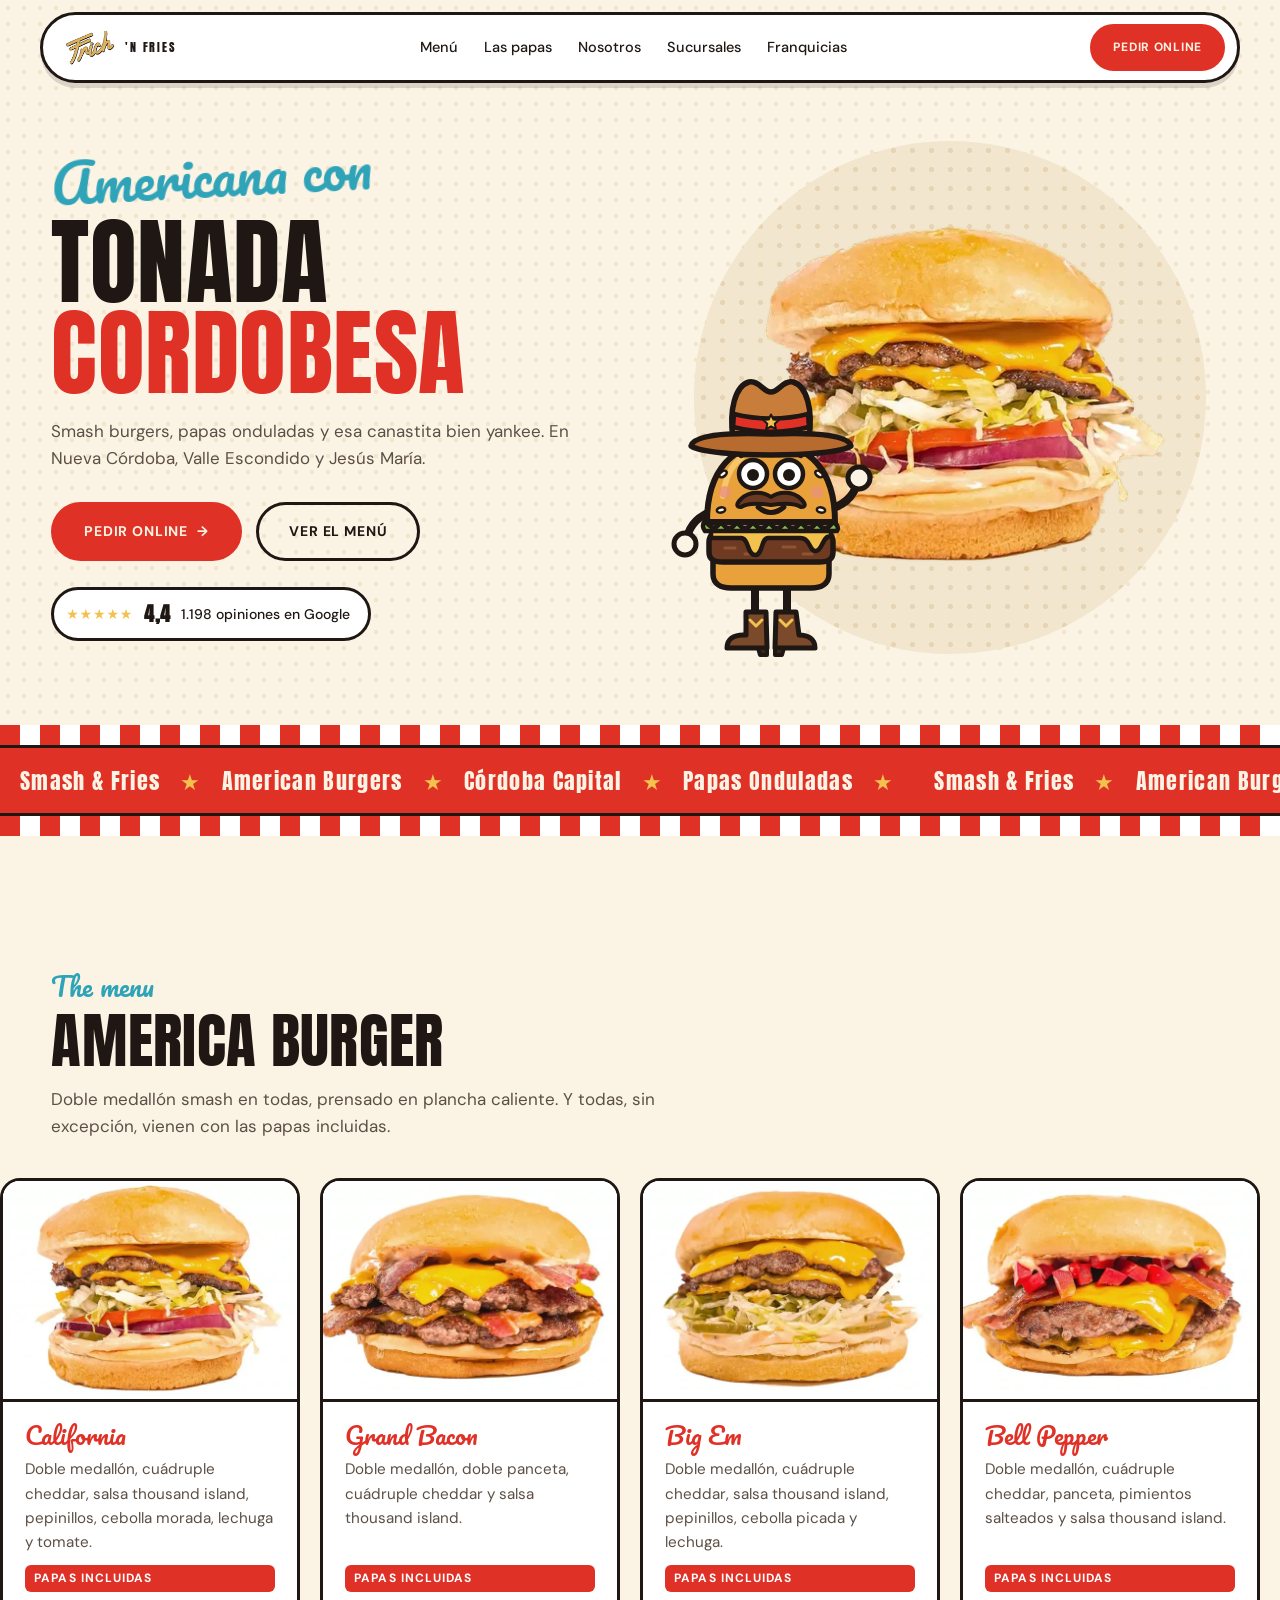
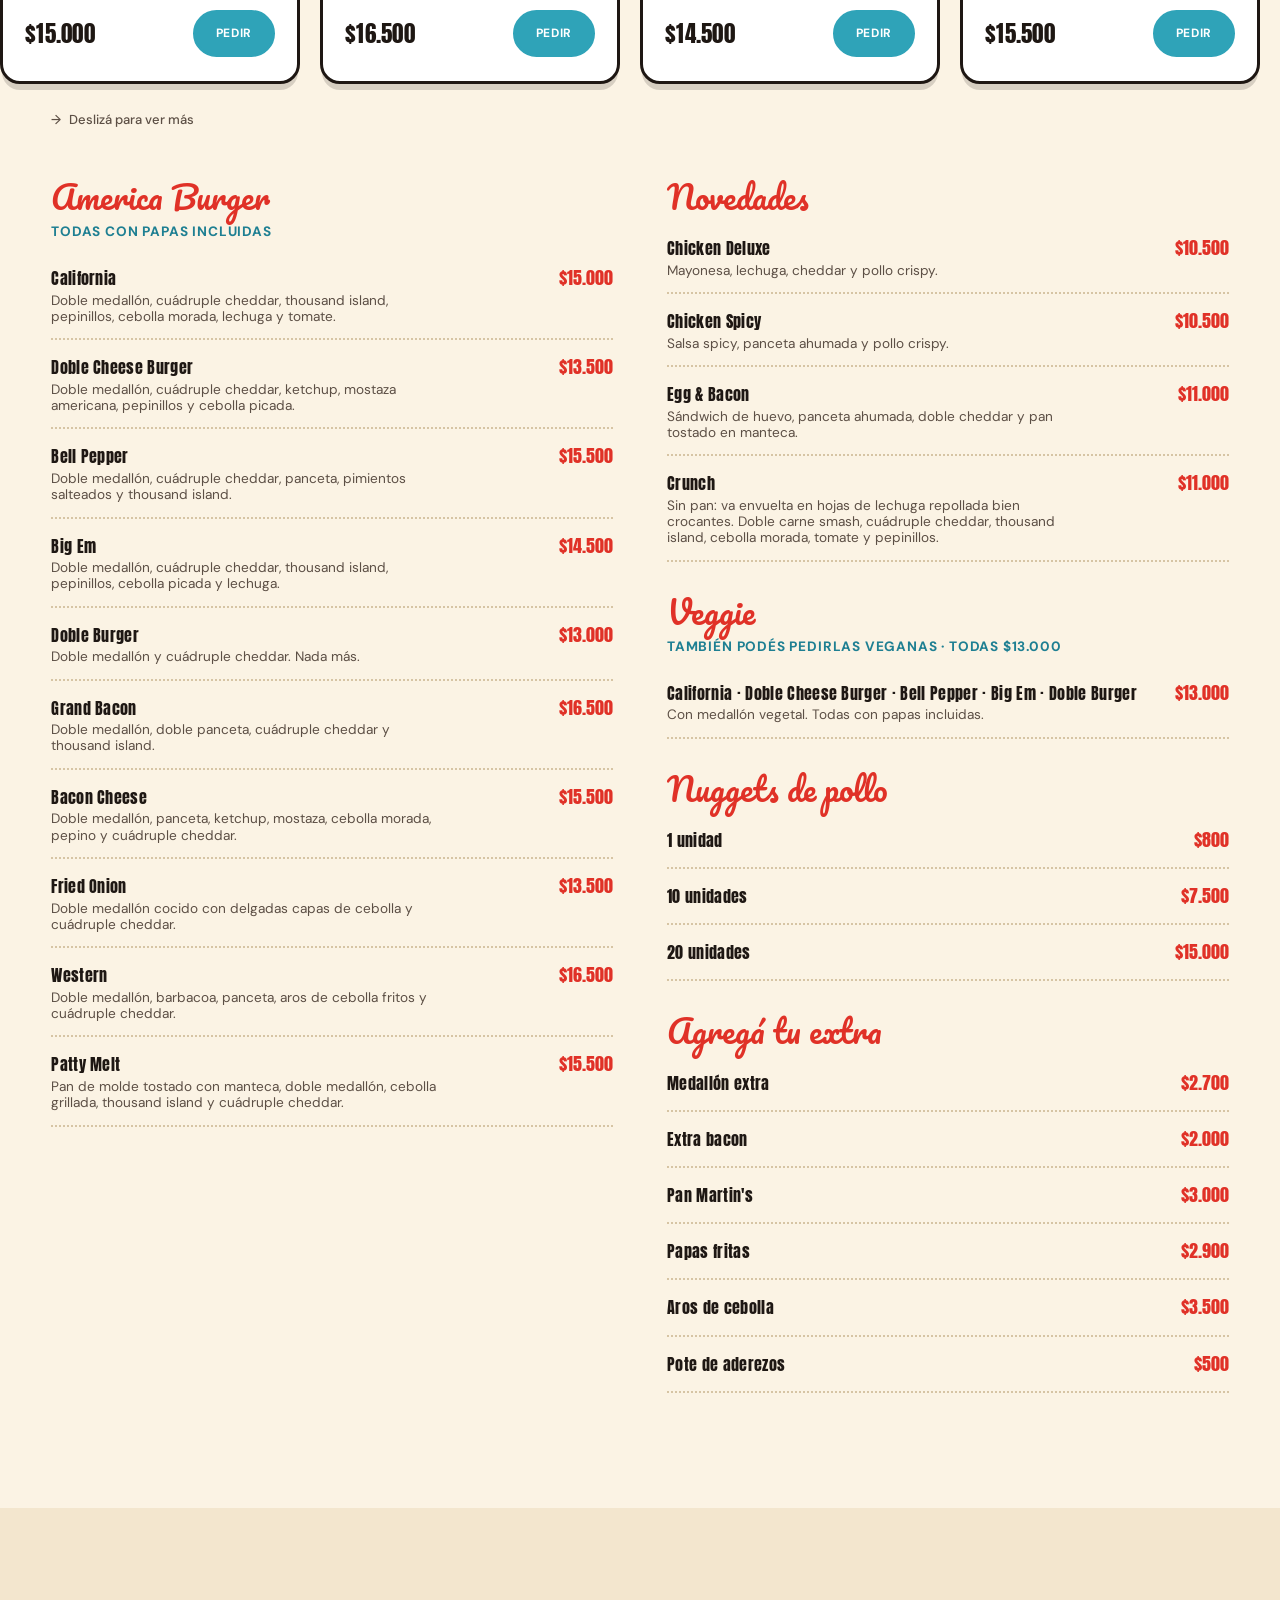
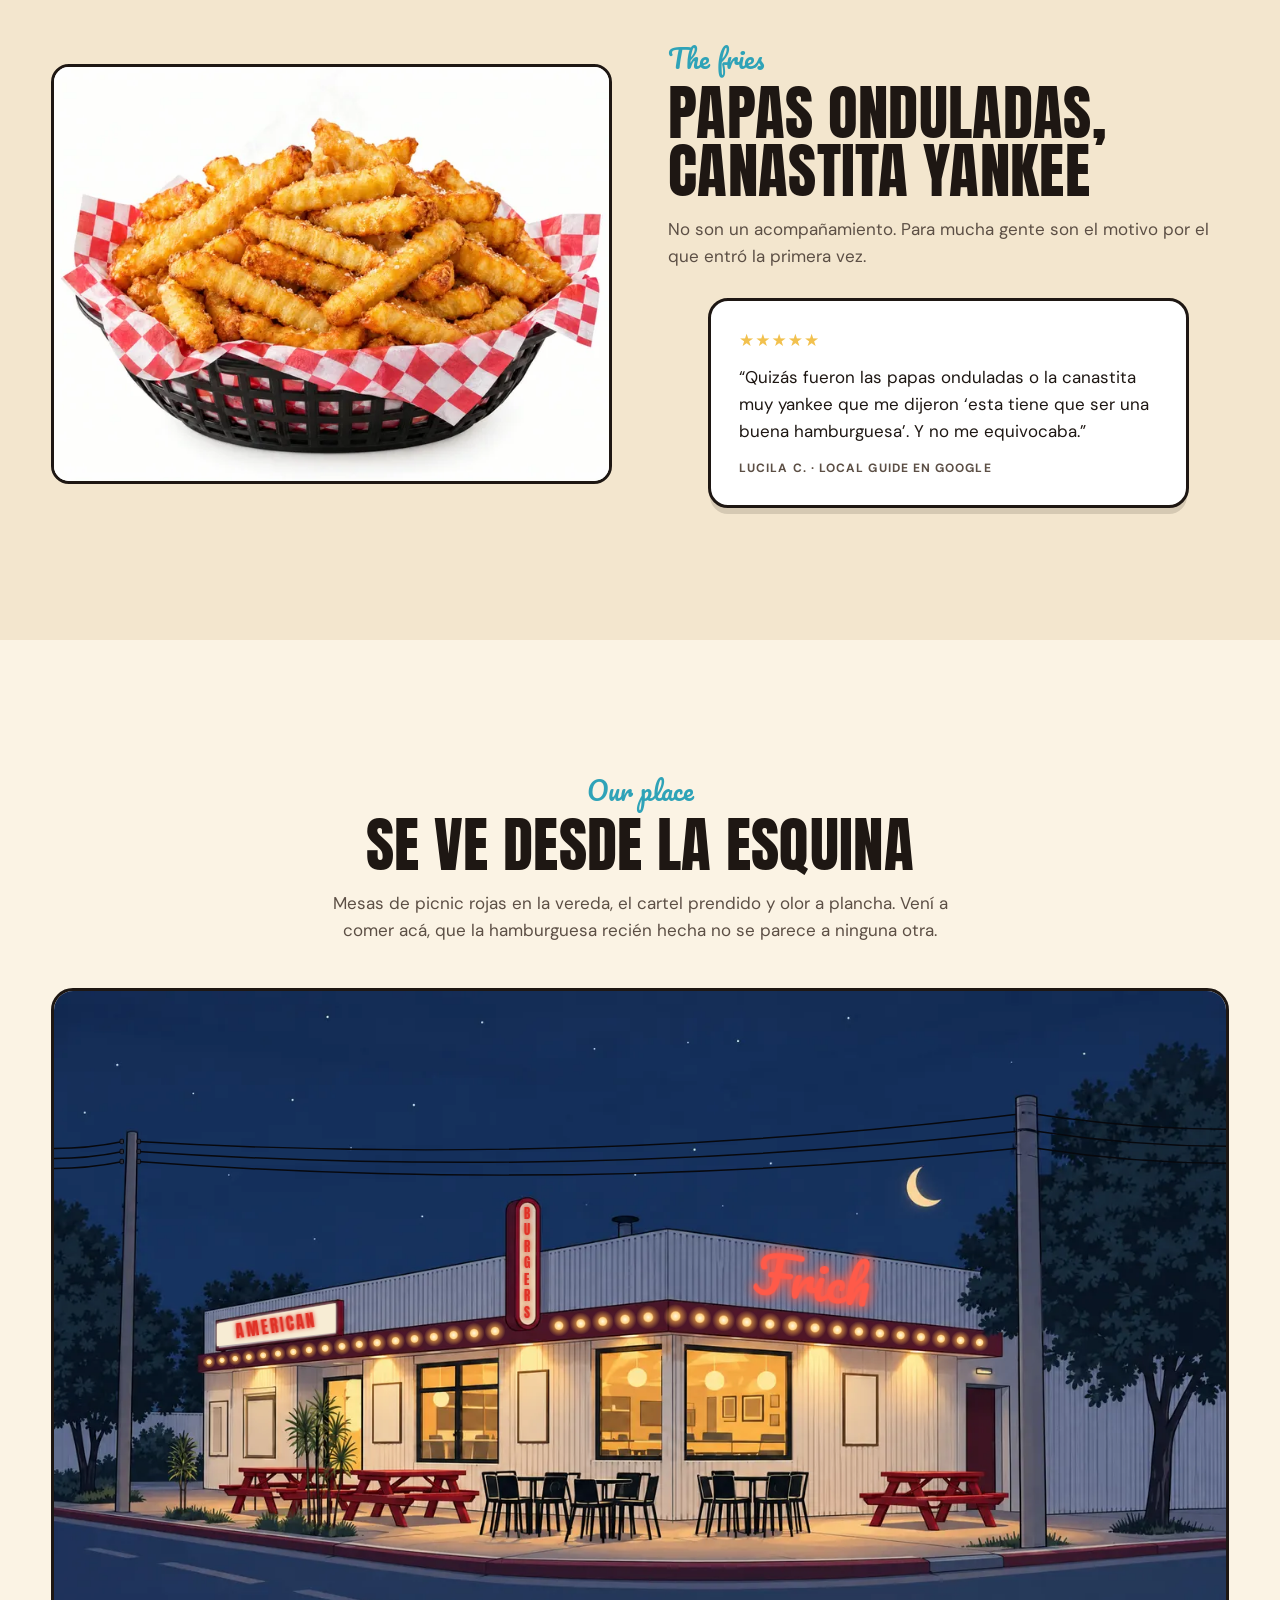
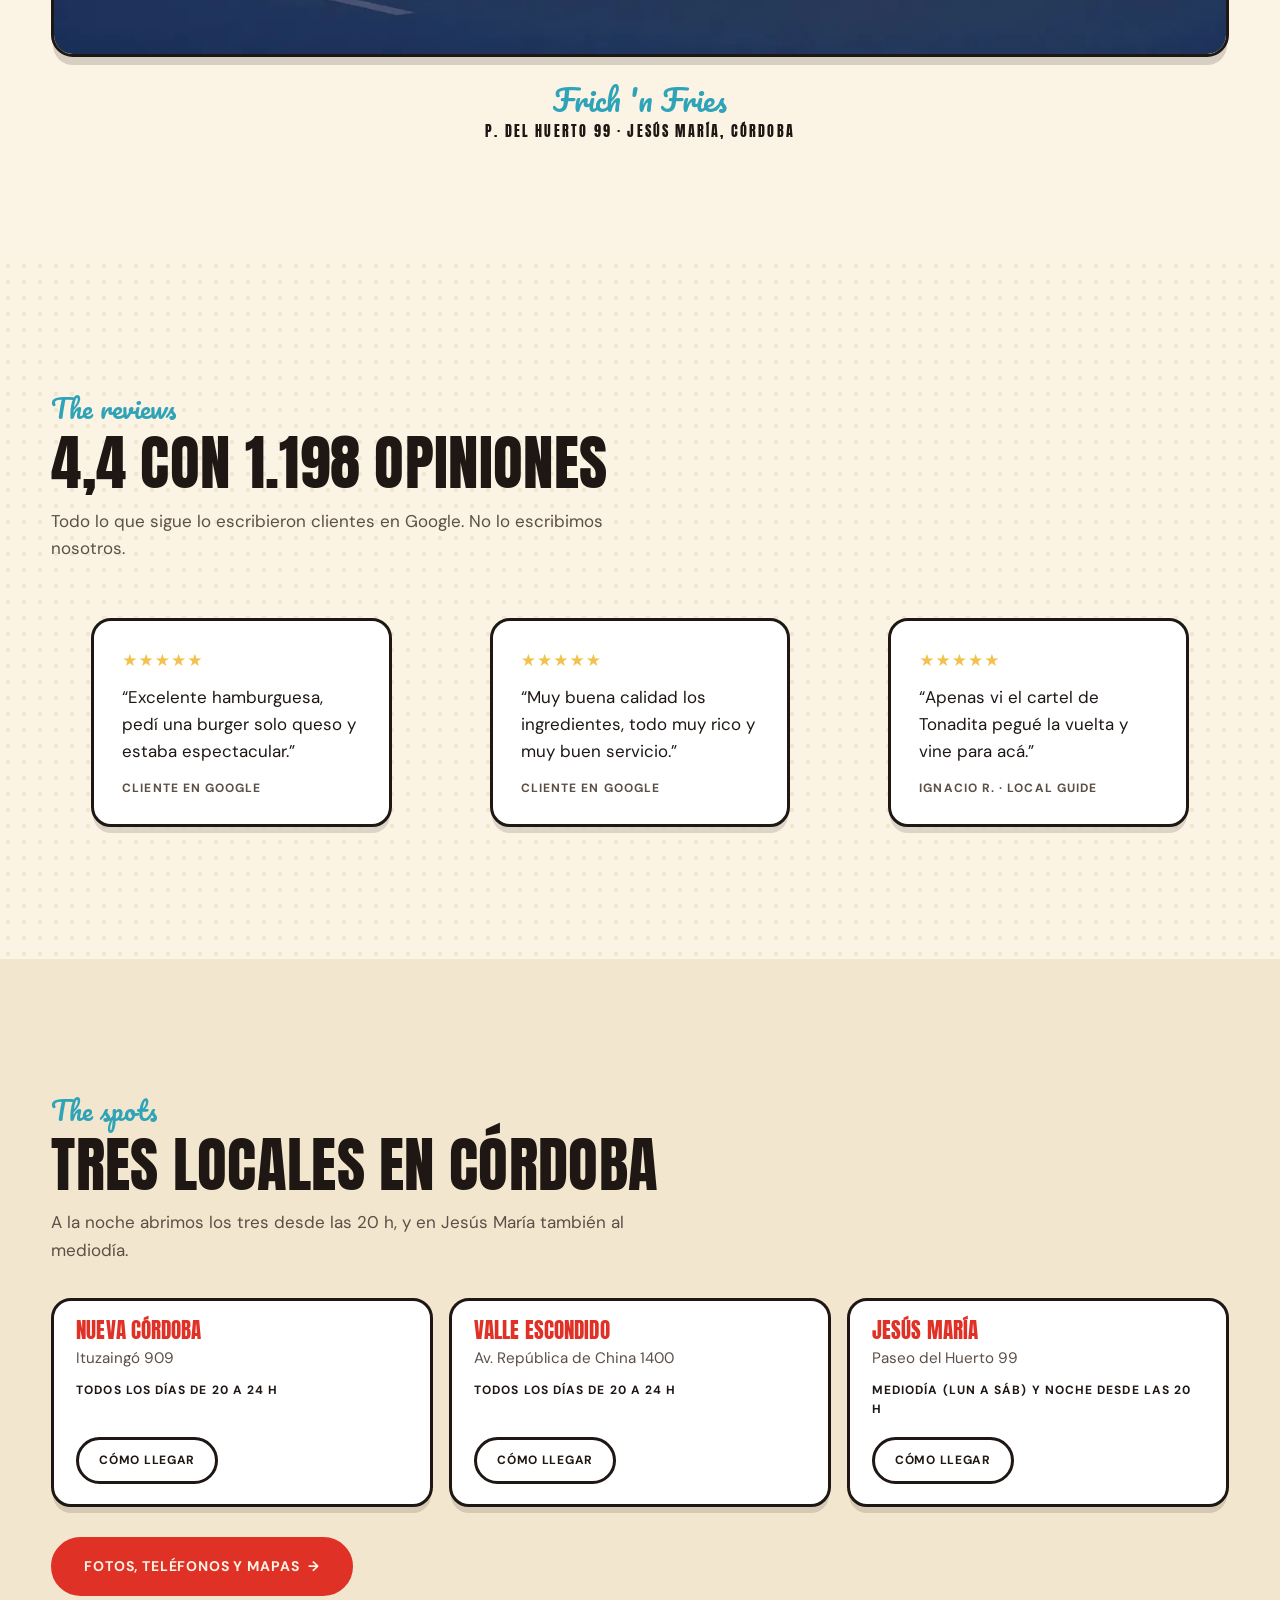
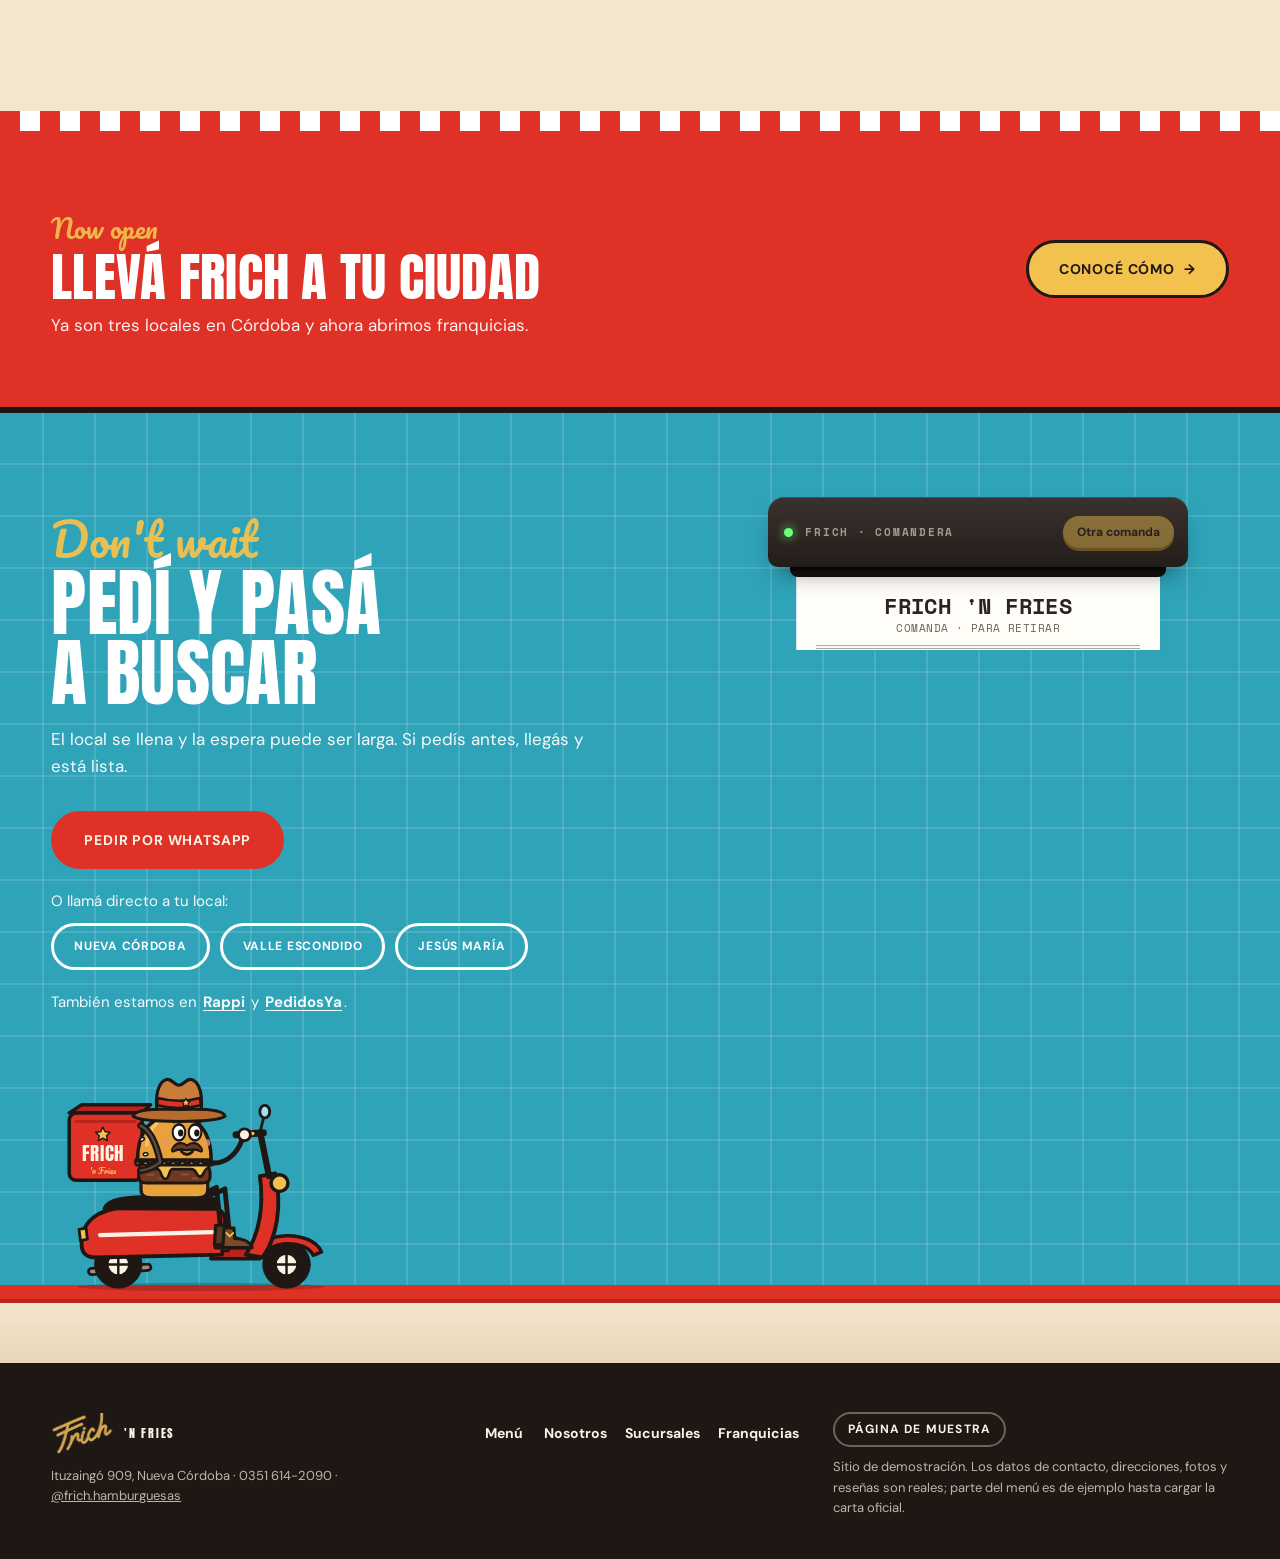
==== commit e6858722: "Comanda que se imprime y Tony en moto de delivery en Inicio y Sucursales La sección "Pedí y pasá a b" ====
--- a/index.html
+++ b/index.html
@@ -12,7 +12,7 @@
 <link rel="preload" as="image" href="assets/hero-600.webp" imagesrcset="assets/hero-600.webp 600w, assets/hero-960.webp 960w" imagesizes="(min-width:980px) 480px, 80vw" fetchpriority="high">
 <link rel="preconnect" href="https://fonts.googleapis.com">
 <link rel="preconnect" href="https://fonts.gstatic.com" crossorigin>
-<link rel="stylesheet" href="https://fonts.googleapis.com/css2?family=Anton&family=Pacifico&family=DM+Sans:wght@400;500;700&display=swap">
+<link rel="stylesheet" href="https://fonts.googleapis.com/css2?family=Anton&family=Pacifico&family=DM+Sans:wght@400;500;700&family=Space+Mono:wght@400;700&display=swap">
 <link rel="stylesheet" href="assets/sitio.css">
 </head>
 <body>
@@ -440,25 +440,58 @@
 </section>
 
 <!-- ================= CTA FINAL ================= -->
-<section class="final" id="pedir">
+<section class="final comanda" id="pedir">
   <div class="wrap inner">
-    <div class="paponwrap finalp" id="paponFinal" data-bubble="left" role="button" tabindex="0" aria-label="Tony, la mascota. Tocalo y te cuenta algo de esta sección.">
-      <div class="bubble" aria-hidden="true"></div>
-    </div>
-    <p class="script">Don't wait</p>
-    <h2>Pedí y pasá a buscar</h2>
-    <p>El local se llena y la espera puede ser larga. Si pedís antes, llegás y está lista.</p>
-    <div class="cta">
-      <a class="btn" id="waPedido" href="https://wa.me/5493516142090?text=Hola%20Frich%2C%20quiero%20hacer%20un%20pedido." target="_blank" rel="noopener">Pedir por WhatsApp</a>
-    </div>
-    <p class="apps">O llamá directo a tu local:</p>
-    <div class="locs">
-      <a class="btn sm ghost" href="tel:+543516142090">Nueva Córdoba</a>
-      <a class="btn sm ghost" href="tel:+543512151167">Valle Escondido</a>
-      <a class="btn sm ghost" href="tel:+543525555050">Jesús María</a>
-    </div>
-    <p class="apps">También estamos en <a href="https://www.rappi.com.ar/restaurantes/132532-frich-hamburgueseria" target="_blank" rel="noopener">Rappi</a>
-      y <a href="https://www.pedidosya.com.ar/restaurantes/cordoba/frich-burger-menu" target="_blank" rel="noopener">PedidosYa</a>.</p>
+    <div class="pedir-txt">
+      <p class="script">Don't wait</p>
+      <h2>Pedí y pasá a buscar</h2>
+      <p>El local se llena y la espera puede ser larga. Si pedís antes, llegás y está lista.</p>
+      <div class="cta">
+        <a class="btn" id="waPedido" href="https://wa.me/5493516142090?text=Hola%20Frich%2C%20quiero%20hacer%20un%20pedido." target="_blank" rel="noopener">Pedir por WhatsApp</a>
+      </div>
+      <p class="apps">O llamá directo a tu local:</p>
+      <div class="locs">
+        <a class="btn sm ghost" href="tel:+543516142090">Nueva Córdoba</a>
+        <a class="btn sm ghost" href="tel:+543512151167">Valle Escondido</a>
+        <a class="btn sm ghost" href="tel:+543525555050">Jesús María</a>
+      </div>
+      <p class="apps">También estamos en <a href="https://www.rappi.com.ar/restaurantes/132532-frich-hamburgueseria" target="_blank" rel="noopener">Rappi</a>
+        y <a href="https://www.pedidosya.com.ar/restaurantes/cordoba/frich-burger-menu" target="_blank" rel="noopener">PedidosYa</a>.</p>
+    </div>
+
+    <!-- la comandera: imprime la comanda cuando llegás a esta sección -->
+    <div class="comandera">
+      <div class="cuerpo"><span class="led" aria-hidden="true"></span><span class="marca" aria-hidden="true">FRICH · COMANDERA</span>
+        <button class="otra" type="button" disabled>Otra comanda</button></div>
+      <div class="ranura" aria-hidden="true"></div>
+      <div class="salida">
+        <div class="ticket">
+          <div aria-hidden="true">
+            <div class="r cen grande">FRICH 'N FRIES</div>
+            <div class="r cen chica">COMANDA · PARA RETIRAR</div>
+            <div class="r linea doble"></div>
+            <div class="r"><span>PEDIDO #<b class="t-num">0001</b></span><span class="t-hora">20:00</span></div>
+            <div class="r"><span>A NOMBRE DE: VOS</span><span>YA</span></div>
+            <div class="r linea"></div>
+            <div class="t-items"></div>
+            <div class="r linea"></div>
+            <div class="r total"><span>TOTAL</span><span>¡QUÉ HAMBRE!</span></div>
+            <div class="r linea doble"></div>
+            <div class="r espacio"></div>
+          </div>
+          <a class="codigo" href="https://wa.me/5493516142090?text=Hola%20Frich%2C%20quiero%20hacer%20un%20pedido." target="_blank" rel="noopener">
+            <div class="barras" aria-hidden="true"></div>
+            <span>TOCÁ EL CÓDIGO <i aria-hidden="true">→</i> PEDÍ POR WHATSAPP</span>
+          </a>
+          <div class="sello" aria-hidden="true">¡Lista!</div>
+        </div>
+      </div>
+    </div>
+  </div>
+
+  <div class="mesada" aria-hidden="true"></div>
+  <div class="paponwrap finalp moto" id="paponFinal" data-bubble="left" role="button" tabindex="0" aria-label="Tony en su moto de delivery. Tocalo y te cuenta algo de esta sección.">
+    <div class="bubble" aria-hidden="true"></div>
   </div>
 </section>
 
--- a/assets/sitio.css
+++ b/assets/sitio.css
@@ -508,3 +508,131 @@
 
 /* en telefonos chicos, los botones largos del formulario entran en una sola linea */
 @media(max-width:420px){.fcta .btn,.preguntas .btn{font-size:12.5px;padding:14px 18px;letter-spacing:.04em;white-space:nowrap}}
+
+/* ---------- 404: Tony perdido ---------- */
+.perdido{min-height:78vh;display:grid;align-items:center}
+.perdin{display:grid;gap:34px;grid-template-columns:1fr;align-items:center;justify-items:center;text-align:center}
+@media(min-width:800px){.perdin{grid-template-columns:auto 1fr;justify-items:start;text-align:left;gap:64px}}
+.perdidop{width:clamp(150px,20vw,230px)}
+.perdido .head{max-width:52ch}
+.perdido .cta{margin-top:28px;display:flex;gap:14px;flex-wrap:wrap}
+@media(max-width:799px){
+  .perdidop{margin-top:84px} /* lugar para el globo, que no quede bajo la barra */
+  .perdido .cta{justify-content:center}
+  .perdidop.paponwrap .bubble{left:50%;transform:translate(-50%,10px) scale(.88);transform-origin:50% 100%}
+  .perdidop.paponwrap .bubble::after{left:50%;transform:translateX(-50%)}
+  .perdidop.paponwrap.talk .bubble{transform:translate(-50%,0) scale(1)}
+}
+
+/* ---------- pedido: la comanda se imprime y Tony sale en moto por la mesada ---------- */
+.comanda{--mesada:64px;--moto-w:clamp(230px,23vw,300px);--moto-h:calc(var(--moto-w) * .762);
+  background-color:var(--teal);
+  background-image:linear-gradient(rgba(255,255,255,.13) 2px,transparent 2px),linear-gradient(90deg,rgba(255,255,255,.13) 2px,transparent 2px);
+  background-size:52px 52px;background-position:center -2px}
+.comanda .inner{display:grid;grid-template-columns:minmax(0,1.1fr) minmax(0,.9fr);gap:clamp(28px,5vw,64px);align-items:start;
+  text-align:left;padding:clamp(56px,7vw,84px) 0 calc(var(--mesada) + 36px)}
+/* Tony estaciona debajo del texto: el texto deja lugar para la moto */
+.comanda .pedir-txt{padding-bottom:calc(var(--moto-h) + 24px)}
+.comanda .pedir-txt p{margin-left:0}
+.comanda .cta,.comanda .locs{justify-content:flex-start}
+.comanda .mesada{position:absolute;left:0;right:0;bottom:0;height:var(--mesada);z-index:1;background:linear-gradient(180deg,#F3E6CE,#E8D6B8)}
+.comanda .mesada::before{content:"";position:absolute;left:0;right:0;top:-14px;height:14px;background:var(--red);box-shadow:0 4px 0 var(--red-deep)}
+
+/* la comandera */
+.comandera{position:relative;width:min(420px,100%);justify-self:center;color:var(--ink)}
+.comandera .cuerpo{position:relative;z-index:3;height:70px;border-radius:16px 16px 10px 10px;background:linear-gradient(180deg,#3A322E,#231D1A);
+  box-shadow:0 14px 26px -12px rgba(0,0,0,.6),inset 0 1px 0 rgba(255,255,255,.12);display:flex;align-items:center;gap:12px;padding:0 14px 0 16px}
+.comandera .cuerpo.trabaja{animation:vibra .09s linear infinite}
+@keyframes vibra{50%{transform:translateY(1px)}}
+.comandera .led{width:9px;height:9px;border-radius:50%;background:#3d6b3d;box-shadow:0 0 0 2px rgba(0,0,0,.35);flex-shrink:0}
+.comandera .cuerpo.trabaja .led{background:#6BFF7A;box-shadow:0 0 10px #6BFF7A,0 0 0 2px rgba(0,0,0,.35)}
+.comandera .marca{font:700 11px/1 'Space Mono',ui-monospace,monospace;letter-spacing:.16em;color:#a69a90;flex:1;white-space:nowrap;overflow:hidden;text-overflow:ellipsis}
+.comandera .otra{font:700 12px/1 var(--body);color:var(--ink);background:var(--mustard);border:0;border-radius:999px;padding:10px 14px;cursor:pointer;
+  box-shadow:0 3px 0 #b48a26;transition:transform .1s,opacity .2s;white-space:nowrap}
+.comandera .otra:active{transform:translateY(2px);box-shadow:0 1px 0 #b48a26}
+.comandera .otra:focus-visible{outline:3px solid #fff;outline-offset:2px}
+.comandera .otra[disabled]{opacity:.45;cursor:default}
+.comandera .ranura{position:relative;z-index:3;height:10px;margin:0 22px;border-radius:0 0 8px 8px;background:#120e0c;box-shadow:inset 0 3px 4px rgba(0,0,0,.8)}
+/* la salida recorta solo por arriba: el ticket sale de la ranura */
+.comandera .salida{position:relative;z-index:2;margin:-2px 28px 0;clip-path:inset(0 -300px -300px -300px)}
+.ticket{position:relative;clip-path:inset(0 0 100% 0);background:#FFFDF7;color:#2a2420;font:400 13.5px/1.55 'Space Mono',ui-monospace,monospace;
+  padding:18px 20px 30px;transform-origin:50% 0;box-shadow:0 18px 30px -16px rgba(0,0,0,.45);--z:9px}
+/* al cortarse, el borde de abajo queda en zigzag */
+.ticket.cortado{-webkit-mask:conic-gradient(from -45deg at bottom,#0000,#000 1deg 89deg,#0000 90deg) 50%/calc(2*var(--z)) 100%;
+  mask:conic-gradient(from -45deg at bottom,#0000,#000 1deg 89deg,#0000 90deg) 50%/calc(2*var(--z)) 100%}
+.ticket .r{display:flex;justify-content:space-between;gap:10px;white-space:pre}
+.ticket .cen{justify-content:center;text-align:center}
+.ticket .chica{font-size:11px;color:#6d625a;letter-spacing:.04em}
+.ticket .grande{font-weight:700;font-size:22px;line-height:1.2;letter-spacing:.02em}
+.ticket .b{font-weight:700}
+.ticket .sub{color:#6d625a;padding-left:3ch}
+.ticket .total{font-weight:700;font-size:15px}
+.ticket .linea{height:0;margin:8px 0 7px;border-top:2px dashed #c4b9ad}
+.ticket .linea.doble{border-top:4px double #b3a89c}
+.ticket .espacio{height:58px}
+.ticket .codigo{display:block;text-decoration:none;color:inherit;text-align:center;border-radius:6px;padding:6px 0 4px;transition:background .2s}
+.ticket .codigo:hover{background:#f3ece0}
+.ticket .codigo:focus-visible{outline:3px solid var(--red);outline-offset:2px}
+.ticket .barras{height:50px;margin:0 6px;
+  background:repeating-linear-gradient(90deg,#2a2420 0 2px,transparent 2px 4px,#2a2420 4px 7px,transparent 7px 8px,#2a2420 8px 9px,transparent 9px 12px,#2a2420 12px 15px,transparent 15px 17px)}
+.ticket .codigo span{display:block;margin-top:7px;font:700 12px/1.3 'Space Mono',ui-monospace,monospace;letter-spacing:.06em}
+.ticket .codigo span i{font-style:normal;color:var(--red)}
+.ticket .sello{position:absolute;left:50%;translate:-50% 0;top:var(--sello-y,60%);font:400 32px/1 var(--display);color:var(--red);letter-spacing:.05em;
+  text-transform:uppercase;border:4px solid var(--red);border-radius:8px;padding:8px 16px 6px;opacity:0;transform:rotate(-10deg) scale(2.2);pointer-events:none;
+  box-shadow:inset 0 0 0 2px #FFFDF7,inset 0 0 0 4px var(--red)}
+.ticket .sello.cae{animation:sello .32s cubic-bezier(.5,0,.75,1.4) forwards}
+@keyframes sello{to{opacity:.9;transform:rotate(-10deg) scale(1)}}
+
+/* Tony en moto: el dibujo de la moto va detrás de Tony (y la correa de la mochila, delante) */
+.finalp.moto{position:absolute;left:max(4vw,calc(50% - 600px));bottom:calc(var(--mesada) + 10px);width:var(--moto-w);z-index:4}
+.paponwrap.moto .pp-rig{position:relative;aspect-ratio:420/320;transform-origin:23% 98%}
+/* en la moto, Tony es un solo dibujo con la moto (de perfil y sentado): ocupa todo el cuadro */
+.paponwrap.moto .papon{position:absolute;inset:0;width:100%;height:100%;animation:none}
+.mt .mt-tony{transform-box:view-box;transform-origin:176px 190px;animation:sentado 2.6s ease-in-out infinite}
+@keyframes sentado{50%{transform:translateY(-2px)}}
+.moto .papon .pp-arm{transform-origin:224px 140px}
+.moto .papon .pp-hat{transform-origin:118px 80px}
+.paponwrap.moto .mt{position:absolute;inset:0;width:100%;height:100%;overflow:visible}
+.mt .mt-rayos{transform-box:fill-box;transform-origin:center}
+.mt .mt-luz,.mt .mt-rayas{opacity:0;transition:opacity .3s}
+.mt .mt-humo circle{opacity:0;transform-box:fill-box;transform-origin:center}
+.moto.en-vista:not(.rodando) .mt-cuerpo{animation:ralenti .16s steps(2) infinite}
+@keyframes ralenti{50%{transform:translateY(.8px)}}
+.moto.en-vista .mt-humo circle{animation:humo 1.3s ease-out infinite}
+.moto.en-vista .mt-humo circle:nth-child(2){animation-delay:.42s}
+.moto.en-vista .mt-humo circle:nth-child(3){animation-delay:.84s}
+@keyframes humo{0%{opacity:.85;transform:translate(0,0) scale(.4)}100%{opacity:0;transform:translate(-34px,-18px) scale(1.5)}}
+.moto.rodando .mt-rayos{animation:gira .22s linear infinite}
+@keyframes gira{to{transform:rotate(360deg)}}
+.moto.rodando .mt-luz{opacity:.35}
+.moto.rodando .mt-rayas{opacity:.9}
+.moto.rodando .mt-humo circle{animation-duration:.6s}
+.moto.rodando .mt-tony{animation-duration:.4s}
+/* en la moto, el festejo de girar es una "willy" */
+.paponwrap.moto.spin .pp-rig{animation:willy 1s var(--ease)}
+@keyframes willy{0%,100%{transform:none}22%,62%{transform:rotate(-13deg)}82%{transform:rotate(2deg)}}
+/* el globo va al costado, a la altura de la cabeza: arriba taparía el texto */
+.finalp.moto.paponwrap .bubble{left:93%;right:auto;bottom:auto;top:-2%;max-width:min(250px,calc(96vw - var(--moto-w) - 5vw));
+  transform:translate(-8px,0) scale(.9);transform-origin:0 50%}
+.finalp.moto.paponwrap .bubble::after{left:auto;right:100%;top:22px;transform:none;border:9px solid transparent;border-right-color:var(--ink)}
+.finalp.moto.paponwrap.talk .bubble{transform:none}
+
+@media(max-width:899px){
+  .comanda{--mesada:52px;--moto-w:176px}
+  .comanda .inner{grid-template-columns:1fr;text-align:center;padding-bottom:calc(var(--mesada) + var(--moto-h) + 44px)}
+  .comanda .pedir-txt{padding-bottom:0}
+  .comanda .pedir-txt p{margin-left:auto}
+  .comanda .cta,.comanda .locs{justify-content:center}
+  .finalp.moto{position:absolute;left:5vw;bottom:calc(var(--mesada) + 10px);margin:0;width:var(--moto-w)}
+  .finalp.moto.paponwrap .bubble{font-size:13px;padding:8px 12px}
+}
+@media(max-width:520px){
+  .comandera .salida{margin:-2px 18px 0}
+  .ticket{font-size:11.5px;padding:14px 14px 26px}
+  .ticket .grande{font-size:18px}
+  .ticket .espacio{height:50px}
+  .ticket .sello{font-size:26px}
+  .comandera .cuerpo{height:58px}
+  .comandera .marca{font-size:9.5px;letter-spacing:.1em}
+}
+.paponwrap.moto:not(.en-vista) .mt *{animation-play-state:paused}
